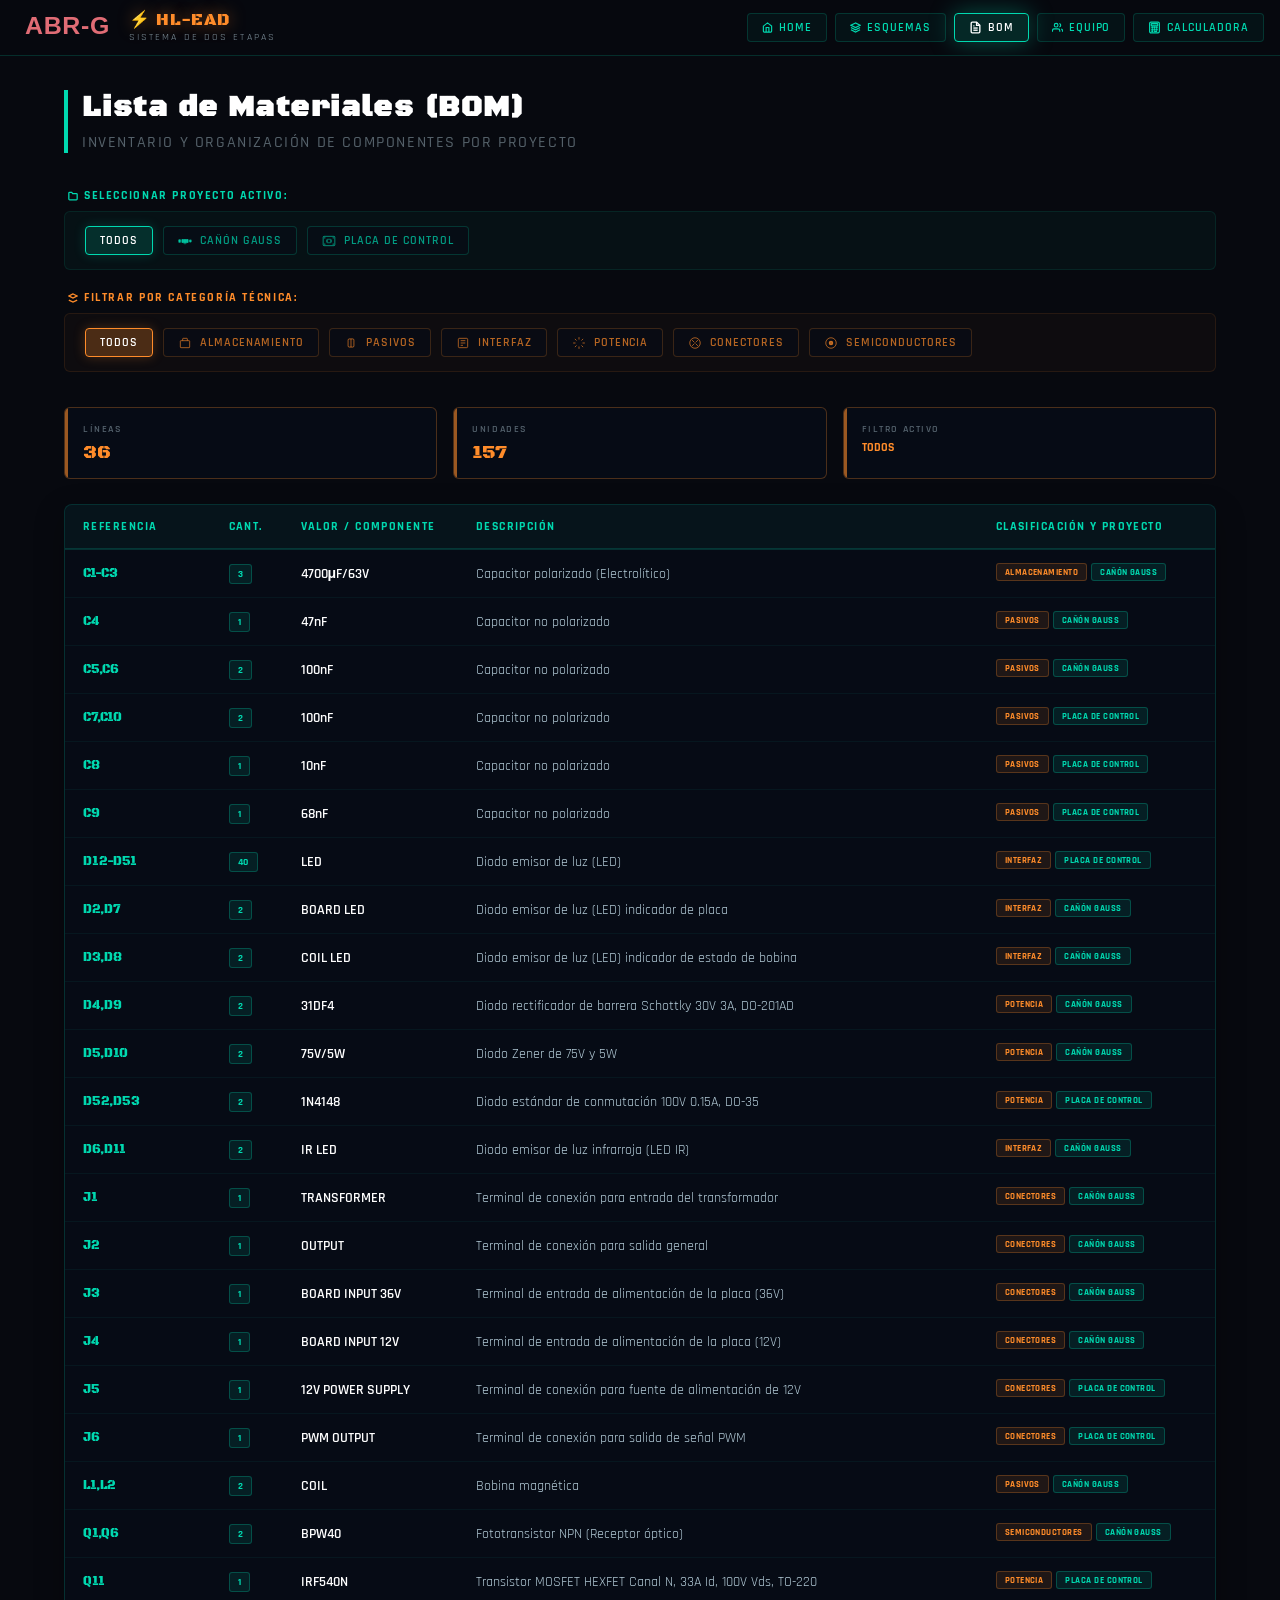
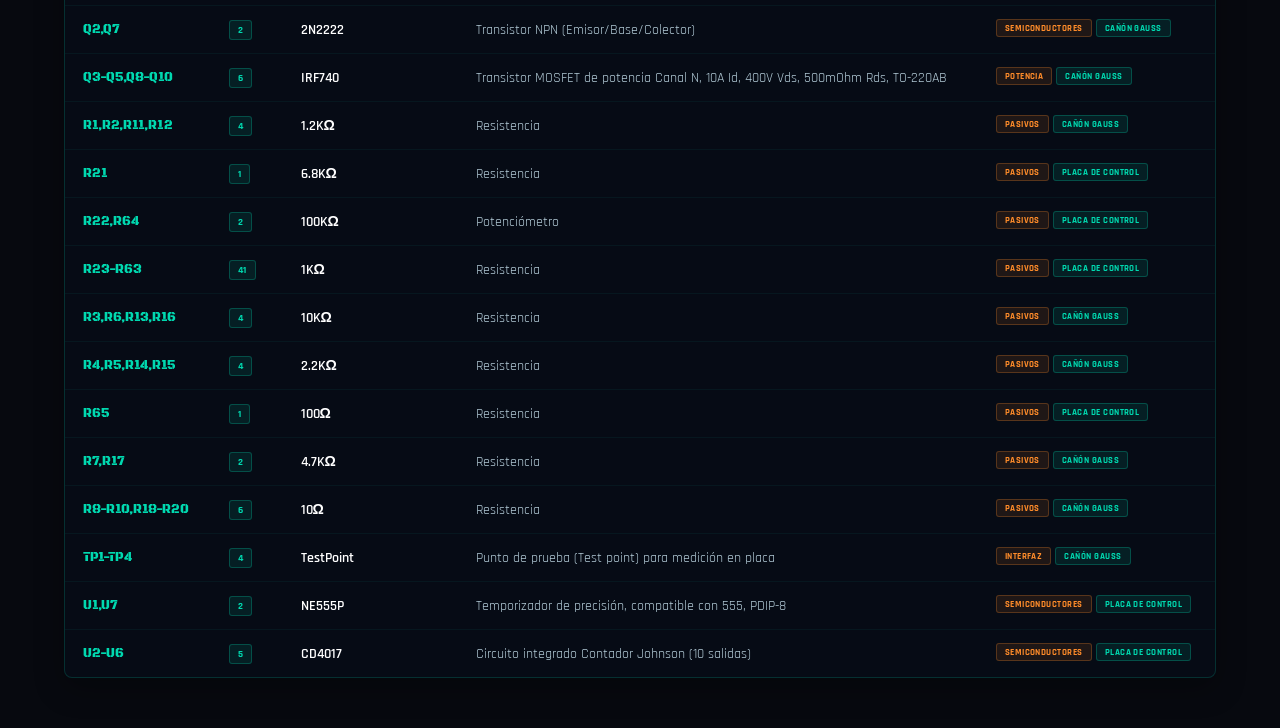
==== bom.html @ 677a6188 "13.2V" ====
<!DOCTYPE html>
<html lang="es-AR">
<head>
  <meta charset="UTF-8" />
  <meta name="viewport" content="width=device-width, initial-scale=1.0, user-scalable=yes" />
  <link href="Imagenes/icono.png" rel="icon" type="image/x-icon" />
  <title>HL‑EAD · Lista de Materiales</title>
  <link rel="stylesheet" href="styles.css">

</head>
<body>
  <header id="topbar">
    <div id="topbar-left">
      <img src="Imagenes/ABR-G.svg" alt="Logo" class="logo" />
      <div class="brand">
        <span class="brand-title">⚡ HL-EAD</span>
        <span class="brand-sub">Sistema de dos etapas</span>
      </div>
    </div>
    <div id="topbar-actions">
      <a href="index.html" class="btn-nav">
        <svg width="11" height="11" viewBox="0 0 24 24" fill="none" stroke="currentColor" stroke-width="2.5"><path d="M3 9l9-7 9 7v11a2 2 0 0 1-2 2H5a2 2 0 0 1-2-2z"></path><polyline points="9 22 9 12 15 12 15 22"></polyline></svg>
        Home
      </a>
      <a href="esquemas.html" class="btn-nav">
        <svg width="11" height="11" viewBox="0 0 24 24" fill="none" stroke="currentColor" stroke-width="2.5"><polygon points="12 2 2 7 12 12 22 7 12 2"></polygon><polyline points="2 17 12 22 22 17"></polyline><polyline points="2 12 12 17 22 12"></polyline></svg>
        Esquemas
      </a>
      <a href="bom.html" class="btn-nav active">
        <svg width="13" height="13" viewBox="0 0 24 24" fill="none" stroke="currentColor" stroke-width="2.5"><path d="M14 2H6a2 2 0 0 0-2 2v16a2 2 0 0 0 2 2h12a2 2 0 0 0 2-2V8z"></path><polyline points="14 2 14 8 20 8"></polyline><line x1="16" y1="13" x2="8" y2="13"></line><line x1="16" y1="17" x2="8" y2="17"></line><polyline points="10 9 9 9 8 9"></polyline></svg>
        BOM
      </a>
      <a href="equipo.html" class="btn-nav">
        <svg width="11" height="11" viewBox="0 0 24 24" fill="none" stroke="currentColor" stroke-width="2.5"><path d="M17 21v-2a4 4 0 0 0-4-4H5a4 4 0 0 0-4 4v2"></path><circle cx="9" cy="7" r="4"></circle><path d="M23 21v-2a4 4 0 0 0-3-3.87"></path><path d="M16 3.13a4 4 0 0 1 0 7.75"></path></svg>
        Equipo
      </a>
      </a>            <a href="calculadora.html" class="btn-nav">
        <svg width="13" height="13" viewBox="0 0 24 24" fill="none" stroke="currentColor" stroke-width="2.2" stroke-linecap="round" stroke-linejoin="round">
          <rect x="3" y="2" width="18" height="20" rx="2.5"/>
          <rect x="6" y="5" width="12" height="4" rx="1" fill="currentColor" fill-opacity="0.25"/>
          <circle cx="8" cy="12" r="1" fill="currentColor"/>
          <circle cx="12" cy="12" r="1" fill="currentColor"/>
          <circle cx="16" cy="12" r="1" fill="currentColor"/>
          <circle cx="8" cy="16" r="1" fill="currentColor"/>
          <circle cx="12" cy="16" r="1" fill="currentColor"/>
          <circle cx="16" cy="16" r="1" fill="currentColor"/>
          <circle cx="8" cy="19" r="1" fill="currentColor"/>
          <line x1="12" y1="19" x2="16" y2="19"/>
        </svg>      
        Calculadora
      </a>
      </div>
  </header>

  <!-- ============================================================
       NAVEGACIÓN MÓVIL INFERIOR (enlaces)
       ============================================================ -->
  <div id="mobile-nav">
    <div id="mobile-nav">
      <a href="index.html" class="mnbtn">
        <svg viewBox="0 0 24 24" fill="none" stroke="currentColor" stroke-width="2"><path d="M3 9l9-7 9 7v11a2 2 0 0 1-2 2H5a2 2 0 0 1-2-2z"></path><polyline points="9 22 9 12 15 12 15 22"></polyline></svg>
        <span>Home</span>
      </a>
      <a href="esquemas.html" class="mnbtn">
        <svg viewBox="0 0 24 24" fill="none" stroke="currentColor" stroke-width="2"><polygon points="12 2 2 7 12 12 22 7 12 2"></polygon><polyline points="2 17 12 22 22 17"></polyline><polyline points="2 12 12 17 22 12"></polyline></svg>
        <span>Esquemas</span>
      </a>
      <a href="bom.html" class="mnbtn active">
        <svg viewBox="0 0 24 24" fill="none" stroke="currentColor" stroke-width="2"><path d="M14 2H6a2 2 0 0 0-2 2v16a2 2 0 0 0 2 2h12a2 2 0 0 0 2-2V8z"></path><polyline points="14 2 14 8 20 8"></polyline><line x1="16" y1="13" x2="8" y2="13"></line><line x1="16" y1="17" x2="8" y2="17"></line><polyline points="10 9 9 9 8 9"></polyline></svg>
        <span>BOM</span>
      </a>
      <a href="equipo.html" class="mnbtn">
        <svg viewBox="0 0 24 24" fill="none" stroke="currentColor" stroke-width="2.5"><path d="M17 21v-2a4 4 0 0 0-4-4H5a4 4 0 0 0-4 4v2"></path><circle cx="9" cy="7" r="4"></circle><path d="M23 21v-2a4 4 0 0 0-3-3.87"></path><path d="M16 3.13a4 4 0 0 1 0 7.75"></path></svg>
        <span>Equipo</span>
      </a>
            <a href="calculadora.html" class="mnbtn">
        <svg viewBox="0 0 24 24" fill="none" stroke="currentColor" stroke-width="2" stroke-linecap="round" stroke-linejoin="round">
          <rect x="4" y="2" width="16" height="20" rx="2.5"/>
          <rect x="7" y="5" width="10" height="4" rx="1" fill="currentColor" fill-opacity="0.2"/>
          <circle cx="8.5" cy="12" r="0.9" fill="currentColor"/>
          <circle cx="12" cy="12" r="0.9" fill="currentColor"/>
          <circle cx="15.5" cy="12" r="0.9" fill="currentColor"/>
          <circle cx="8.5" cy="16" r="0.9" fill="currentColor"/>
          <circle cx="12" cy="16" r="0.9" fill="currentColor"/>
          <line x1="12" y1="19" x2="15.5" y2="19"/>
        </svg>
        <span>Calc</span>
      </a>
    </div>
  </div>

  
  <div class="container">
    
    <div class="section-header">
      <h1>Lista de Materiales (BOM)</h1>
      <p>Inventario y organización de componentes por proyecto</p>
    </div>

    <div id="bom-app">
      
      <div class="filter-wrapper project-block">
        <div class="filter-section-title">
          <svg width="10" height="10" viewBox="0 0 24 24" fill="none" stroke="currentColor" stroke-width="3"><path d="M22 19a2 2 0 0 1-2 2H4a2 2 0 0 1-2-2V5a2 2 0 0 1 2-2h5l2 3h9a2 2 0 0 1 2 2z"></path></svg>
          Seleccionar Proyecto Activo:
        </div>
        <div id="bom-project-filter"></div>
      </div>

      <div class="filter-wrapper category-block">
        <div class="filter-section-title">
          <svg width="10" height="10" viewBox="0 0 24 24" fill="none" stroke="currentColor" stroke-width="3"><polygon points="12 2 2 7 12 12 22 7 12 2"></polygon><polyline points="2 17 12 22 22 17"></polyline></svg>
          Filtrar por Categoría Técnica:
        </div>
        <div id="bom-filter-bar"></div>
      </div>

      <div id="bom-scroll">
        <div id="bom-summary"></div>
        <div id="bom-table-wrap">
          <table class="bom-table" id="bom-table">
            <thead id="bom-thead"></thead>
            <tbody id="bom-tbody"></tbody>
          </table>
        </div>
      </div>
    </div>

  </div>

  <script>
    (function() {
      'use strict';

      const BOM_DATA_RAW = [
        // ——— PROYECTO: Cañón Gauss ———
        { ref: 'C1-C3', qty: 3, value: '4700μF/63V', desc: 'Capacitor polarizado (Electrolítico)', cat: 'Almacenamiento', proyecto: 'Cañón Gauss' },
        { ref: 'C4', qty: 1, value: '47nF', desc: 'Capacitor no polarizado', cat: 'Pasivos', proyecto: 'Cañón Gauss' },
        { ref: 'C5,C6', qty: 2, value: '100nF', desc: 'Capacitor no polarizado', cat: 'Pasivos', proyecto: 'Cañón Gauss' },
        { ref: 'D2,D7', qty: 2, value: 'BOARD LED', desc: 'Diodo emisor de luz (LED) indicador de placa', cat: 'Interfaz', proyecto: 'Cañón Gauss' },
        { ref: 'D3,D8', qty: 2, value: 'COIL LED', desc: 'Diodo emisor de luz (LED) indicador de estado de bobina', cat: 'Interfaz', proyecto: 'Cañón Gauss' },
        { ref: 'D4,D9', qty: 2, value: '31DF4', desc: 'Diodo rectificador de barrera Schottky 30V 3A, DO-201AD', cat: 'Potencia', proyecto: 'Cañón Gauss' },
        { ref: 'D5,D10', qty: 2, value: '75V/5W', desc: 'Diodo Zener de 75V y 5W', cat: 'Potencia', proyecto: 'Cañón Gauss' },
        { ref: 'D6,D11', qty: 2, value: 'IR LED', desc: 'Diodo emisor de luz infrarroja (LED IR)', cat: 'Interfaz', proyecto: 'Cañón Gauss' },
        { ref: 'J1', qty: 1, value: 'TRANSFORMER', desc: 'Terminal de conexión para entrada del transformador', cat: 'Conectores', proyecto: 'Cañón Gauss' },
        { ref: 'J2', qty: 1, value: 'OUTPUT', desc: 'Terminal de conexión para salida general', cat: 'Conectores', proyecto: 'Cañón Gauss' },
        { ref: 'J3', qty: 1, value: 'BOARD INPUT 36V', desc: 'Terminal de entrada de alimentación de la placa (36V)', cat: 'Conectores', proyecto: 'Cañón Gauss' },
        { ref: 'J4', qty: 1, value: 'BOARD INPUT 12V', desc: 'Terminal de entrada de alimentación de la placa (12V)', cat: 'Conectores', proyecto: 'Cañón Gauss' },
        { ref: 'L1,L2', qty: 2, value: 'COIL', desc: 'Bobina magnética', cat: 'Pasivos', proyecto: 'Cañón Gauss' },
        { ref: 'Q1,Q6', qty: 2, value: 'BPW40', desc: 'Fototransistor NPN (Receptor óptico)', cat: 'Semiconductores', proyecto: 'Cañón Gauss' },
        { ref: 'Q2,Q7', qty: 2, value: '2N2222', desc: 'Transistor NPN (Emisor/Base/Colector)', cat: 'Semiconductores', proyecto: 'Cañón Gauss' },
        { ref: 'Q3-Q5,Q8-Q10', qty: 6, value: 'IRF740', desc: 'Transistor MOSFET de potencia Canal N, 10A Id, 400V Vds, 500mOhm Rds, TO-220AB', cat: 'Potencia', proyecto: 'Cañón Gauss' },
        { ref: 'R1,R2,R11,R12', qty: 4, value: '1.2KΩ', desc: 'Resistencia', cat: 'Pasivos', proyecto: 'Cañón Gauss' },
        { ref: 'R3,R6,R13,R16', qty: 4, value: '10KΩ', desc: 'Resistencia', cat: 'Pasivos', proyecto: 'Cañón Gauss' },
        { ref: 'R4,R5,R14,R15', qty: 4, value: '2.2KΩ', desc: 'Resistencia', cat: 'Pasivos', proyecto: 'Cañón Gauss' },
        { ref: 'R7,R17', qty: 2, value: '4.7KΩ', desc: 'Resistencia', cat: 'Pasivos', proyecto: 'Cañón Gauss' },
        { ref: 'R8-R10,R18-R20', qty: 6, value: '10Ω', desc: 'Resistencia', cat: 'Pasivos', proyecto: 'Cañón Gauss' },
        { ref: 'TP1-TP4', qty: 4, value: 'TestPoint', desc: 'Punto de prueba (Test point) para medición en placa', cat: 'Interfaz', proyecto: 'Cañón Gauss' },

        // ——— PROYECTO: Placa de control ———
        { ref: 'C7,C10', qty: 2, value: '100nF', desc: 'Capacitor no polarizado', cat: 'Pasivos', proyecto: 'Placa de control' },
        { ref: 'C8', qty: 1, value: '10nF', desc: 'Capacitor no polarizado', cat: 'Pasivos', proyecto: 'Placa de control' },
        { ref: 'C9', qty: 1, value: '68nF', desc: 'Capacitor no polarizado', cat: 'Pasivos', proyecto: 'Placa de control' },
        { ref: 'D12-D51', qty: 40, value: 'LED', desc: 'Diodo emisor de luz (LED)', cat: 'Interfaz', proyecto: 'Placa de control' },
        { ref: 'D52,D53', qty: 2, value: '1N4148', desc: 'Diodo estándar de conmutación 100V 0.15A, DO-35', cat: 'Potencia', proyecto: 'Placa de control' },
        { ref: 'J5', qty: 1, value: '12V POWER SUPPLY', desc: 'Terminal de conexión para fuente de alimentación de 12V', cat: 'Conectores', proyecto: 'Placa de control' },
        { ref: 'J6', qty: 1, value: 'PWM OUTPUT', desc: 'Terminal de conexión para salida de señal PWM', cat: 'Conectores', proyecto: 'Placa de control' },
        { ref: 'Q11', qty: 1, value: 'IRF540N', desc: 'Transistor MOSFET HEXFET Canal N, 33A Id, 100V Vds, TO-220', cat: 'Potencia', proyecto: 'Placa de control' },
        { ref: 'R21', qty: 1, value: '6.8KΩ', desc: 'Resistencia', cat: 'Pasivos', proyecto: 'Placa de control' },
        { ref: 'R22,R64', qty: 2, value: '100KΩ', desc: 'Potenciómetro', cat: 'Pasivos', proyecto: 'Placa de control' },
        { ref: 'R23-R63', qty: 41, value: '1KΩ', desc: 'Resistencia', cat: 'Pasivos', proyecto: 'Placa de control' },
        { ref: 'R65', qty: 1, value: '100Ω', desc: 'Resistencia', cat: 'Pasivos', proyecto: 'Placa de control' },
        { ref: 'U1,U7', qty: 2, value: 'NE555P', desc: 'Temporizador de precisión, compatible con 555, PDIP-8', cat: 'Semiconductores', proyecto: 'Placa de control' },
        { ref: 'U2-U6', qty: 5, value: 'CD4017', desc: 'Circuito integrado Contador Johnson (10 salidas)', cat: 'Semiconductores', proyecto: 'Placa de control' }
      ];

      BOM_DATA_RAW.sort((a, b) => a.ref.localeCompare(b.ref));

      let activeProject = 'Todos';
      let activeCategory = 'Todos';

      function escHtml(s) {
        return String(s).replace(/&/g, '&amp;').replace(/</g, '&lt;').replace(/>/g, '&gt;');
      }

      function applyFilters() {
        const rows = document.querySelectorAll('#bom-tbody tr');
        rows.forEach(tr => {
          const proyecto = tr.dataset.proyecto;
          const cat = tr.dataset.cat;
          let show = true;
          if (activeProject !== 'Todos' && proyecto !== activeProject) show = false;
          if (activeCategory !== 'Todos' && cat !== activeCategory) show = false;
          tr.style.display = show ? '' : 'none';
        });

        const filteredData = BOM_DATA_RAW.filter(r => {
          if (activeProject !== 'Todos' && r.proyecto !== activeProject) return false;
          if (activeCategory !== 'Todos' && r.cat !== activeCategory) return false;
          return true;
        });
        const totalQty = filteredData.reduce((s, r) => s + parseInt(r.qty || 0, 10), 0);

        const summary = document.getElementById('bom-summary');
        summary.innerHTML = `
          <div class="bom-stat"><div class="bs-l">Líneas</div><div class="bs-v">${filteredData.length}</div></div>
          <div class="bom-stat"><div class="bs-l">Unidades</div><div class="bs-v">${totalQty}</div></div>
          <div class="bom-stat"><div class="bs-l">Filtro Activo</div><div class="bs-v" style="font-size:0.75rem; font-family:'Rajdhani'; font-weight:700; text-transform:uppercase;">${activeProject !== 'Todos' ? 'P: ' + activeProject : ''} ${activeCategory !== 'Todos' ? ' | C: ' + activeCategory : 'Todos'}</div></div>
        `;
      }

      window.setProject = function(p) {
        activeProject = p;
        buildProjectChips();
        applyFilters();
      };

      window.setCategory = function(c) {
        activeCategory = c;
        buildCategoryChips();
        applyFilters();
      };

      function buildProjectChips() {
        const container = document.getElementById('bom-project-filter');
        const projects = ['Todos', 'Cañón Gauss', 'Placa de control'];
        container.innerHTML = projects.map(p => {
          let icon = '';
          if (p === 'Cañón Gauss') {
            icon = `<svg viewBox="0 0 24 24"><rect x="10" y="15" width="4" height="1.5" rx="0.5" fill="currentColor" opacity="0.5"/><rect x="3" y="10.5" width="17" height="3" rx="0.75" fill="none" stroke="currentColor" stroke-width="1.5"/><rect x="7.5" y="9.5" width="1.8" height="5" rx="0.4" fill="currentColor"/><rect x="11.1" y="9.5" width="1.8" height="5" rx="0.4" fill="currentColor"/><rect x="14.7" y="9.5" width="1.8" height="5" rx="0.4" fill="currentColor"/><rect x="1.5" y="10" width="2" height="4" rx="0.5" fill="currentColor"/><rect x="20.5" y="10.5" width="2" height="3" rx="0.5" fill="currentColor"/></svg>`;
          } else if (p === 'Placa de control') {
            icon = `<svg viewBox="0 0 24 24"><rect x="2" y="4" width="20" height="16" rx="1.5" fill="none" stroke="currentColor" stroke-width="1.5"/><circle cx="4.5" cy="6.5" r="0.8" fill="currentColor" opacity="0.5"/><circle cx="19.5" cy="6.5" r="0.8" fill="currentColor" opacity="0.5"/><circle cx="4.5" cy="17.5" r="0.8" fill="currentColor" opacity="0.5"/><circle cx="19.5" cy="17.5" r="0.8" fill="currentColor" opacity="0.5"/><rect x="9" y="9" width="6" height="6" rx="0.5" fill="none" stroke="currentColor" stroke-width="1.2"/><line x1="9" y1="10.5" x2="7" y2="10.5" stroke="currentColor" stroke-width="1"/><line x1="9" y1="12" x2="7" y2="12" stroke="currentColor" stroke-width="1"/><line x1="9" y1="13.5" x2="7" y2="13.5" stroke="currentColor" stroke-width="1"/><line x1="15" y1="10.5" x2="17" y2="10.5" stroke="currentColor" stroke-width="1"/><line x1="15" y1="12" x2="17" y2="12" stroke="currentColor" stroke-width="1"/><line x1="15" y1="13.5" x2="17" y2="13.5" stroke="currentColor" stroke-width="1"/></svg>`;
          }
          return `<button class="bom-project-chip${p === activeProject ? ' on' : ''}" onclick="setProject('${p}')">${icon}${p}</button>`;
        }).join('');
      }

      function buildCategoryChips() {
        const container = document.getElementById('bom-filter-bar');
        const tags = [...new Set(BOM_DATA_RAW.map(r => r.cat))];
        container.innerHTML = ['Todos', ...tags].map(c => {
          let icon = '';
          switch (c) {
            case 'Control': icon = '<svg viewBox="0 0 24 24"><circle cx="12" cy="12" r="9" stroke="currentColor" stroke-width="1.5" fill="none"/><path d="M12 8v8M8 12h8" stroke="currentColor" stroke-width="1.5"/></svg>'; break;
            case 'Potencia': icon = '<svg viewBox="0 0 24 24"><path d="M12 2v4M12 18v4M4.93 4.93l2.83 2.83M16.24 16.24l2.83 2.83M2 12h4M18 12h4M4.93 19.07l2.83-2.83M16.24 7.76l2.83-2.83" stroke="currentColor" stroke-width="1.5" fill="none"/></svg>'; break;
            case 'Almacenamiento': icon = '<svg viewBox="0 0 24 24"><rect x="4" y="8" width="16" height="12" rx="1" stroke="currentColor" stroke-width="1.5" fill="none"/><path d="M8 8V5a1 1 0 0 1 1-1h6a1 1 0 0 1 1 1v3" stroke="currentColor" stroke-width="1.5" fill="none"/></svg>'; break;
            case 'Pasivos': icon = '<svg viewBox="0 0 24 24"><rect x="7" y="5" width="10" height="14" rx="2" stroke="currentColor" stroke-width="1.5" fill="none"/><path d="M12 5v14" stroke="currentColor" stroke-width="1.5"/></svg>'; break;
            case 'Semiconductores': icon = '<svg viewBox="0 0 24 24"><circle cx="12" cy="12" r="3" fill="currentColor"/><circle cx="12" cy="12" r="9" stroke="currentColor" stroke-width="1.5" fill="none"/></svg>'; break;
            case 'Interfaz': icon = '<svg viewBox="0 0 24 24"><rect x="4" y="4" width="16" height="16" rx="2" stroke="currentColor" stroke-width="1.5" fill="none"/><path d="M8 8h8M8 12h8M8 16h4" stroke="currentColor" stroke-width="1.5"/></svg>'; break;
            case 'Conectores': icon = '<svg viewBox="0 0 24 24"><circle cx="12" cy="12" r="9" stroke="currentColor" stroke-width="1.5" fill="none"/><path d="M7 7l4 4M17 7l-4 4M7 17l4-4M17 17l-4-4" stroke="currentColor" stroke-width="1.5"/></svg>'; break;
            default: icon = '';
          }
          return `<button class="bom-filter-chip${c === activeCategory ? ' on' : ''}" onclick="setCategory('${c}')">${icon}${c}</button>`;
        }).join('');
      }

      function renderTable() {
        const thead = document.getElementById('bom-thead');
        const tbody = document.getElementById('bom-tbody');

        thead.innerHTML = `
          <tr>
            <th>Referencia</th>
            <th>Cant.</th>
            <th>Valor / Componente</th>
            <th>Descripción</th>
            <th>Clasificación y Proyecto</th>
          </tr>
        `;

        const fragment = document.createDocumentFragment();
        BOM_DATA_RAW.forEach(r => {
          const tr = document.createElement('tr');
          tr.dataset.cat = r.cat;
          tr.dataset.proyecto = r.proyecto;
          tr.innerHTML = `
            <td data-label="Referencia" style="font-family:'Black Ops One',serif;font-size:.78rem;color:var(--teal)">${escHtml(r.ref)}</td>
            <td data-label="Cant."><span class="bom-badge ok">${escHtml(String(r.qty))}</span></td>
            <td data-label="Valor" style="color:#fff;font-weight:600">${escHtml(r.value)}</td>
            <td data-label="Descripción">${escHtml(r.desc || '')}</td>
            <td data-label="Clasificación">
              <span class="bom-badge warn" style="font-size:.58rem; margin-bottom: 4px; display: inline-block;">${escHtml(r.cat)}</span>
              <span class="bom-badge ok" style="font-size:.58rem; display: inline-block;">${escHtml(r.proyecto)}</span>
            </td>
          `;
          fragment.appendChild(tr);
        });
        tbody.appendChild(fragment);
      }

      function init() {
        renderTable();
        buildProjectChips();
        buildCategoryChips();
        applyFilters();
      }

      if (document.readyState === 'loading') {
        document.addEventListener('DOMContentLoaded', init);
      } else {
        init();
      }

    })();
  </script>
</body>
</html>
---- styles.css ----
@import url('https://fonts.googleapis.com/css2?family=Rajdhani:wght@300;400;500;600;700&family=Black+Ops+One&display=swap');

    :root {
      --bg: #07090f;
      --panel: rgba(7,12,22,0.96);
      --amber: #ff8c2a;
      --amber-dim: rgba(255,140,42,0.25);
      --teal: #00d9b0;
      --teal-dim: rgba(0,217,176,0.15);
      --text: #b4ccd8;
      --text-dim: rgba(180,204,216,0.45);
      --border: rgba(0,217,176,0.18);
      --border-a: rgba(255,140,42,0.28);
      --glow-a: 0 0 24px rgba(255,140,42,0.35);
      --glow-t: 0 0 24px rgba(0,217,176,0.35);
    }

    * { box-sizing: border-box; margin: 0; padding: 0; }
    
    html, body {
      overflow-y: auto !important;
      height: auto;
      background-color: var(--bg);
      color: var(--text);
      font-family: 'Rajdhani', sans-serif;
      user-select: none;
    }

    /* Scrollbars */
    ::-webkit-scrollbar { width: 5px; height: 5px; }
    ::-webkit-scrollbar-track { background: rgba(0,217,176,0.04); border-radius: 3px; }
    ::-webkit-scrollbar-thumb { background: rgba(0,217,176,0.28); border-radius: 3px; }
    ::-webkit-scrollbar-thumb:hover { background: rgba(0,217,176,0.55); }
    * { scrollbar-width: thin; scrollbar-color: rgba(0,217,176,0.28) rgba(0,217,176,0.04); }

    .container {
      max-width: 1200px;
      margin: 90px auto 50px;
      padding: 0 24px;
    }

        .container {
      max-width: 1200px;
      margin: 90px auto 50px;
      padding: 0 24px;
    }

    /* Cabecera HUD */
    .section-header {
      margin-bottom: 30px;
      border-left: 4px solid var(--amber);
      padding-left: 14px;
    }

    .section-header h1 {
      font-family: 'Black Ops One', serif;
      font-size: 1.8rem;
      color: #fff;
      letter-spacing: 0.05em;
      margin-bottom: 6px;
    }

    .section-header p {
      font-size: 1rem;
      color: var(--text-dim);
      font-weight: 500;
      text-transform: uppercase;
      letter-spacing: 0.1em;
    }

    /* ===== ENCABEZADO FIJO (NAV BAR) ===== */
    #topbar {
      position: fixed; top: 0; left: 0; right: 0; height: 56px; z-index: 100;
      display: flex; align-items: center; justify-content: space-between; padding: 0 16px;
      background: rgba(7,9,15,0.95); border-bottom: 1px solid var(--border);
      backdrop-filter: blur(20px); gap: 12px; touch-action: none; overflow: hidden; -webkit-user-select: none;
user-select: none;
    }
    #topbar-left { display: flex; align-items: center; gap: 10px; flex-shrink: 0; }
    #topbar-left .logo { height: 24px; width: auto; display: inline-block; vertical-align: middle; }
    #topbar-left .brand { display: flex; flex-direction: column; line-height: 1.2; }
    #topbar-left .brand-title { font-family: 'Black Ops One', serif; font-size: 1.05rem; color: var(--amber); letter-spacing: 0.06em; text-shadow: 0 0 16px rgba(255,140,42,0.5); }
    #topbar-left .brand-sub { font-size: 0.6rem; letter-spacing: 0.22em; text-transform: uppercase; color: rgba(180,204,216,0.7); margin-top: 1px; }
    #topbar-actions { display: flex; align-items: center; gap: 8px; }
    
    .btn-nav {
      display: inline-flex; align-items: center; gap: 6px; padding: 6px 14px;
      background: rgba(0,217,176,0.05); border: 1px solid var(--border); border-radius: 4px;
      color: var(--teal); font-family: 'Rajdhani', sans-serif; font-size: 0.75rem;
      font-weight: 600; letter-spacing: 0.08em; text-transform: uppercase; text-decoration: none;
      transition: all 0.2s; cursor: pointer;
    }
    .btn-nav:hover, .btn-nav.active { background: rgba(0,217,176,0.15); border-color: var(--teal); box-shadow: var(--glow-t); color: #fff; }

    /* Cabecera de la sección */
    .section-header {
      margin-bottom: 35px;
      border-left: 4px solid var(--teal);
      padding-left: 14px;
    }

    .section-header h1 {
      font-family: 'Black Ops One', serif;
      font-size: 1.8rem;
      color: #fff;
      letter-spacing: 0.05em;
      margin-bottom: 6px;
    }

    .section-header p {
      font-size: 1rem;
      color: var(--text-dim);
      font-weight: 500;
      text-transform: uppercase;
      letter-spacing: 0.1em;
    }

    /* Pestañas de Navegación */
    .tabs-nav {
      display: flex; gap: 12px; border-bottom: 1px solid rgba(0, 217, 176, 0.15);
      padding-bottom: 14px; margin-bottom: 35px; flex-wrap: wrap;
    }

    .btn-nav {
      display: inline-flex; align-items: center; gap: 6px; padding: 6px 14px;
      background: rgba(0,217,176,0.05); border: 1px solid var(--border); border-radius: 4px;
      color: var(--teal); font-family: 'Rajdhani', sans-serif; font-size: 0.75rem;
      font-weight: 600; letter-spacing: 0.08em; text-transform: uppercase; text-decoration: none;
      transition: all 0.2s; cursor: pointer;
    }

    .tab-btn {
      background: rgba(0, 217, 176, 0.03); border: 1px solid var(--border); color: var(--text-dim);
      padding: 10px 24px; font-family: 'Rajdhani', sans-serif; font-weight: 700; font-size: 0.85rem;
      text-transform: uppercase; letter-spacing: 0.12em; cursor: pointer; border-radius: 4px;
      transition: all 0.2s;
    }

    .tab-btn:hover { color: var(--teal); border-color: var(--teal); background: rgba(0, 217, 176, 0.08); }
    .tab-btn.active { color: var(--bg); background: var(--teal); border-color: var(--teal); box-shadow: var(--glow-t); }

    .tab-content { display: none; animation: fadeIn 0.25s ease-in-out; }
    .tab-content.active { display: block; }

    @keyframes fadeIn {
      from { opacity: 0; transform: translateY(6px); }
      to { opacity: 1; transform: translateY(0); }
    }

    /* Grid de tarjetas para esquemas seccionales */
    .sec-grid { display: grid; grid-template-columns: repeat(auto-fit, minmax(280px, 1fr)); gap: 20px; }

    .sec-card {
      background: var(--panel); border: 1px solid var(--border); border-radius: 6px;
      overflow: hidden; cursor: zoom-in; transition: all 0.25s;
    }

    .sec-card:hover {
      border-color: var(--teal); box-shadow: var(--glow-t); transform: translateY(-2px);
    }

    .sec-title {
      padding: 12px 16px; font-size: 0.78rem; font-weight: 600; letter-spacing: 0.12em;
      text-transform: uppercase; color: var(--teal); border-bottom: 1px solid var(--border);
      background: rgba(0, 217, 176, 0.04); display: flex; align-items: center; justify-content: space-between;
    }

    .sec-title-zoom { font-size: 0.62rem; opacity: 0.5; letter-spacing: 0.05em; }

    .sec-img-wrap {
      background: #050e18; overflow: hidden; min-height: 180px;
      display: flex; align-items: center; justify-content: center;
    }

    .sec-img-wrap img { width: 100%; height: auto; display: block; transition: transform 0.3s; }
    .sec-card:hover .sec-img-wrap img { transform: scale(1.02); }

    /* BOM */
    .full-schem-wrap { background: var(--panel); border: 1px solid var(--border); border-radius: 6px; padding: 24px; }

    .full-preview-box {
      width: 100%; background: #050e18; border: 1px solid rgba(0, 217, 176, 0.12);
      border-radius: 4px; overflow: hidden; cursor: zoom-in; position: relative;
      margin-bottom: 20px; display: flex; justify-content: center; align-items: center; min-height: 380px;
    }

    .full-preview-box img { max-width: 100%; height: auto; display: block; }

    .action-bar { display: flex; justify-content: flex-end; gap: 12px; }

    /* Botones de acción del visor */
    .nbtn {
      display: inline-flex; align-items: center; gap: 8px; padding: 8px 18px;
      background: var(--teal-dim); border: 1px solid var(--border); border-radius: 4px;
      color: var(--teal); font-family: 'Rajdhani', sans-serif; font-size: 0.8rem;
      font-weight: 600; letter-spacing: 0.08em; text-transform: uppercase; cursor: pointer; transition: all 0.2s;
    }

    .nbtn:hover { background: rgba(0, 217, 176, 0.2); border-color: var(--teal); box-shadow: var(--glow-t); }

    .nbtn.nbtn-amber { background: rgba(255, 140, 42, 0.1); border-color: var(--border-a); color: var(--amber); }
    .nbtn.nbtn-amber:hover { background: rgba(255, 140, 42, 0.2); border-color: var(--amber); box-shadow: var(--glow-a); }

    /* Visor Avanzado Pan & Zoom (Modal fijo) */
    #pz-viewer {
      position: fixed; inset: 0; z-index: 500; display: none; flex-direction: column; background: #030508;
    }

    #pz-topbar {
      position: absolute; top: 0; left: 0; right: 0; height: 54px; z-index: 2;
      display: flex; align-items: center; justify-content: space-between; padding: 0 20px;
      background: linear-gradient(to bottom, rgba(3,5,8,0.98) 60%, transparent); pointer-events: none;
    }

    #pz-topbar > * { pointer-events: auto; }
    #pz-title { font-family: 'Black Ops One', serif; font-size: 0.88rem; color: var(--teal); letter-spacing: 0.08em; }
    #pz-controls { display: flex; gap: 8px; align-items: center; }

    .pz-btn {
      display: flex; align-items: center; justify-content: center; width: 36px; height: 36px;
      border-radius: 4px; background: rgba(7, 9, 15, 0.85); border: 1px solid rgba(0, 217, 176, 0.2);
      color: rgba(0, 217, 176, 0.7); cursor: pointer; transition: all 0.15s; font-size: 1.1rem; font-family: monospace;
    }
    .pz-btn:hover { background: rgba(0, 217, 176, 0.15); color: var(--teal); border-color: var(--teal); }
    .pz-btn.pz-close-btn { border-color: rgba(255, 140, 42, 0.2); color: rgba(255, 140, 42, 0.7); }
    .pz-btn.pz-close-btn:hover { background: rgba(255, 140, 42, 0.15); color: var(--amber); border-color: var(--amber); }

    #pz-stage { flex: 1; position: relative; overflow: hidden; cursor: grab; touch-action: none; }
    #pz-stage.dragging { cursor: grabbing; }
    #pz-content { position: absolute; inset: 0; display: flex; align-items: center; justify-content: center; line-height: 0; }
    #pz-img { display: block; max-width: none !important; max-height: none !important; user-select: none ; -webkit-user-drag: none; pointer-events: none; }

    #pz-zoom-bar {
      position: absolute; bottom: 20px; left: 50%; transform: translateX(-50%);
      display: flex; align-items: center; gap: 12px; background: rgba(3, 5, 8, 0.85);
      border: 1px solid rgba(0, 217, 176, 0.15); border-radius: 20px; padding: 6px 18px; z-index: 2; pointer-events: none;
    }
    #pz-zoom-val { font-family: 'Black Ops One', serif; font-size: 0.75rem; color: rgba(0, 217, 176, 0.6); letter-spacing: 0.1em; min-width: 45px; text-align: center; }

    #bom-app {
      display: flex; flex-direction: column; background: var(--bg);
    }

    /* Envoltorios de bloque de Filtros con Título descriptivo */
    .filter-wrapper {
      margin-bottom: 20px;
    }
    .filter-section-title {
      font-size: 0.72rem;
      font-weight: 700;
      letter-spacing: 0.14em;
      text-transform: uppercase;
      margin-bottom: 8px;
      padding-left: 4px;
      display: flex;
      align-items: center;
      gap: 6px;
    }
    .filter-wrapper.project-block .filter-section-title { color: var(--teal); }
    .filter-wrapper.category-block .filter-section-title { color: var(--amber); }

    #bom-project-filter {
      display: flex; align-items: center; gap: 10px; padding: 14px 20px;
      background: rgba(0,217,176,0.04); border: 1px solid rgba(0,217,176,0.1);
      border-radius: 6px; flex-wrap: wrap;
    }

    #bom-filter-bar {
      display: flex; align-items: center; gap: 10px; padding: 14px 20px;
      background: rgba(255,140,42,0.03); border: 1px solid rgba(255,140,42,0.1);
      border-radius: 6px; flex-wrap: wrap;
    }

    /* Chips de Selección */
    .bom-project-chip, .bom-filter-chip {
      display: inline-flex; align-items: center; gap: 8px; padding: 6px 14px;
      background: rgba(7, 12, 22, 0.6); font-family: 'Rajdhani', sans-serif;
      font-size: 0.75rem; font-weight: 600; letter-spacing: 0.08em; text-transform: uppercase;
      cursor: pointer; transition: all 0.2s; border-radius: 4px; -webkit-tap-highlight-color: transparent;
    }

    .bom-project-chip { border: 1px solid rgba(0,217,176,0.2); color: rgba(0,217,176,0.7); }
    .bom-project-chip:hover { color: var(--teal); border-color: var(--teal); background: rgba(0,217,176,0.06); }
    .bom-project-chip.on { background: var(--teal-dim); border-color: var(--teal); color: #fff; box-shadow: 0 0 12px rgba(0,217,176,0.2); }
    .bom-project-chip svg { width: 14px; height: 14px; fill: none; stroke: currentColor; stroke-width: 1.8; }

    .bom-filter-chip { border: 1px solid rgba(255,140,42,0.2); color: rgba(255,140,42,0.7); }
    .bom-filter-chip:hover { color: var(--amber); border-color: var(--amber); background: rgba(255,140,42,0.06); }
    .bom-filter-chip.on { background: var(--amber-dim); border-color: var(--amber); color: #fff; box-shadow: 0 0 12px rgba(255,140,42,0.25); }
    .bom-filter-chip svg { width: 14px; height: 14px; fill: none; stroke: currentColor; stroke-width: 1.8; }

    /* Widgets de Resumen */
    #bom-summary {
      margin-top: 15px; margin-bottom: 25px; display: grid; grid-template-columns: repeat(auto-fit, minmax(180px, 1fr)); gap: 16px;
    }

    .bom-stat {
      background: var(--panel); border: 1px solid var(--border-a); border-radius: 6px; padding: 14px 18px;
      position: relative; overflow: hidden; transition: border-color 0.3s, box-shadow 0.3s;
    }
    .bom-stat:hover { border-color: var(--amber); box-shadow: var(--glow-a); }
    .bom-stat::before { content: ''; position: absolute; top: 0; left: 0; width: 3px; height: 100%; background: var(--amber); opacity: 0.6; }
    .bom-stat .bs-l { font-size: 0.65rem; letter-spacing: 0.15em; text-transform: uppercase; color: var(--text-dim); margin-bottom: 4px; font-weight: 600; }
    .bom-stat .bs-v { font-family: 'Black Ops One', serif; font-size: 1.2rem; color: var(--amber); }

    /* Estructura de la Tabla */
    #bom-table-wrap {
      background: var(--panel); border: 1px solid var(--border); border-radius: 8px; overflow: hidden;
      box-shadow: 0 10px 30px rgba(0,0,0,0.3);
    }

    .bom-table { width: 100%; border-collapse: collapse; font-size: 0.88rem; text-align: left; }
    .bom-table thead tr { background: rgba(0, 217, 176, 0.04); border-bottom: 2px solid var(--border); }
    
    .bom-table th {
      padding: 14px 18px; font-family: 'Rajdhani', sans-serif; font-size: 0.75rem; font-weight: 700;
      letter-spacing: 0.12em; text-transform: uppercase; color: var(--teal); white-space: nowrap;
    }
    
    .bom-table td { padding: 12px 18px; color: var(--text); border-bottom: 1px solid rgba(0, 217, 176, 0.06); vertical-align: middle; }
    .bom-table tbody tr:hover td { background: rgba(255, 140, 42, 0.02); }
    .bom-table tbody tr:last-child td { border-bottom: none; }

    /* Badges */
    .bom-badge { display: inline-block; padding: 2px 8px; border-radius: 3px; font-size: 0.65rem; font-weight: 700; letter-spacing: 0.05em; text-transform: uppercase; }
    .bom-badge.ok { background: rgba(0,217,176,0.1); color: var(--teal); border: 1px solid rgba(0,217,176,0.25); }
    .bom-badge.warn { background: rgba(255,140,42,0.1); color: var(--amber); border: 1px solid rgba(255,140,42,0.25); }
/* ============================================================
   ESTILOS EXCLUSIVOS PARA LA PÁGINA INDEX (VISOR 3D)
   ============================================================ */

body.page-index {
  height: 100vh;
  overflow: hidden !important;
  touch-action: none !important;
  overscroll-behavior: none;      /* ← AGREGAR ESTO para evitar scroll elástico */
}

html.page-index {
  overflow: hidden !important;
  touch-action: none !important;
  height: 100vh;
}

body.page-index canvas {
  display: block;
  touch-action: none;
}

/* Para equipo.html, bom.html, esquemas.html: PERMITIR scroll */
body:not(.page-index) {
  height: auto;
  overflow-y: auto !important;
}

body:not(.page-index) html {
  overflow-y: auto !important;
}
canvas {
  display: block;
  touch-action: none;
}

/* Hint inferior */
#hint {
  position: fixed;
  bottom: 20px;
  left: 50%;
  transform: translateX(-50%);
  z-index: 10;
  pointer-events: none;
  text-align: center;
  transition: opacity .8s;
}
#hint-inner {
  display: inline-flex;
  align-items: center;
  gap: 10px;
  font-size: 0.7rem;
  letter-spacing: 0.18em;
  text-transform: uppercase;
  color: rgba(180,204,216,0.32);
  border: 1px solid rgba(255,140,42,0.1);
  padding: 6px 18px;
  border-radius: 20px;
  backdrop-filter: blur(8px);
  background: rgba(7,9,15,0.35);
}
.hdot {
  width: 5px;
  height: 5px;
  border-radius: 50%;
  background: var(--amber);
  opacity: .5;
  animation: dp 2.2s infinite;
}
@keyframes dp {
  0%, 100% { opacity: .3; transform: scale(1); }
  50% { opacity: .9; transform: scale(1.4); }
}

/* Contador circular */
#counter {
  position: fixed;
  bottom: 20px;
  right: 18px;
  width: 60px;
  height: 60px;
  z-index: 10;
  pointer-events: none;
  display: flex;
  align-items: center;
  justify-content: center;
}
.circular-chart {
  display: block;
  width: 100%;
  height: 100%;
}
.circle-bg {
  stroke: rgba(0,217,176,0.15);
  stroke-width: 3;
  fill: none;
}
.circle {
  stroke: var(--teal);
  stroke-width: 3;
  fill: none;
  stroke-linecap: round;
  transition: stroke-dasharray 0.3s;
  filter: drop-shadow(0 0 6px var(--teal));
}
#counter-text {
  position: absolute;
  font-family: 'Black Ops One', serif;
  font-size: 0.9rem;
  color: var(--teal);
  text-shadow: 0 0 10px var(--teal);
}

/* Tooltip flotante */
#tip {
  position: fixed;
  pointer-events: none;
  z-index: 200;
  background: rgba(7,12,22,0.95);
  border: 1px solid var(--border-a);
  border-radius: 6px;
  padding: 8px 14px;
  font-family: 'Rajdhani', sans-serif;
  font-size: 0.8rem;
  font-weight: 500;
  letter-spacing: 0.05em;
  color: var(--amber);
  opacity: 0;
  transition: opacity .2s;
  backdrop-filter: blur(10px);
  white-space: nowrap;
  box-shadow: 0 0 20px rgba(255,140,42,0.2);
}
#tip small {
  display: block;
  font-size: 0.65rem;
  color: var(--teal);
  letter-spacing: 0.1em;
  text-transform: uppercase;
  margin-top: 2px;
}

/* Panel lateral de información */
#panel {
  position: fixed;
  z-index: 50;
  background: var(--panel);
  border: 1px solid var(--border);
  backdrop-filter: blur(28px);
  -webkit-backdrop-filter: blur(28px);
  transition: transform .44s cubic-bezier(.16,1,.3,1), opacity .32s;
  overflow: hidden;
}
@media (min-width: 769px) {
  #panel {
    top: 50%;
    right: 18px;
    width: 316px;
    max-height: calc(100vh - 110px);
    border-radius: 5px;
    transform: translateY(-50%) translateX(380px);
    opacity: 0;
    overflow-y: hidden;
  }
  #panel.open {
    transform: translateY(-50%) translateX(0);
    opacity: 1;
  }
}
@media (max-width: 768px) {
  #panel {
    bottom: 0;
    left: 0;
    right: 0;
    max-height: 70vh;
    border-radius: 14px 14px 0 0;
    border-bottom: none;
    transform: translateY(100%);
    overflow: hidden;
    display: flex;
    flex-direction: column;
  }
  #panel.open {
    transform: translateY(0);
  }
}
.drag-bar {
  width: 38px;
  height: 4px;
  background: rgba(255,255,255,0.13);
  border-radius: 2px;
  margin: 11px auto 0;
  display: none;
}
@media (max-width: 768px) { .drag-bar { display: block; } }

.pi {
    padding: 20px 30px 26px;
    height: calc(68vh - 50px); 
    overflow-y: auto;
    -webkit-overflow-scrolling: touch;
    overflow-x: hidden;
}
.p-cat {
  font-size: 0.6rem;
  letter-spacing: 0.28em;
  text-transform: uppercase;
  color: var(--teal);
  margin-bottom: 7px;
  opacity: .8;
}
.p-name {
  font-family: 'Black Ops One', serif;
  font-size: 1.1rem;
  color: #fff;
  margin-bottom: 3px;
  line-height: 1.2;
}
.p-id {
  font-size: 0.67rem;
  letter-spacing: .15em;
  color: var(--amber);
  margin-bottom: 13px;
  font-weight: 600;
}
.p-div {
  height: 1px;
  background: linear-gradient(to right, var(--teal), transparent);
  opacity: .25;
  margin-bottom: 13px;
}
.p-desc {
  font-size: 0.87rem;
  line-height: 1.62;
  color: var(--text);
  opacity: .87;
  margin-bottom: 10px;
  word-break: break-word;
  white-space: normal;
}

@media (max-width: 768px) {
  .p-desc {
    max-height: 120px;
    overflow-y: auto;
    -webkit-overflow-scrolling: touch;
    padding-right: 4px;
  }
}
.p-stats {
    display: grid;
    grid-template-columns: 1fr 1fr;
    gap: 7px;
    margin-top: 14px;
}
.sbox {
  background: rgba(0,217,176,0.04);
  border: 1px solid rgba(0,217,176,0.11);
  border-radius: 4px;
  padding: 8px 11px;
}
.slbl {
  font-size: 0.59rem;
  letter-spacing: .2em;
  text-transform: uppercase;
  color: var(--text-dim);
  margin-bottom: 3px;
}
.sval {
  font-family: 'Black Ops One', serif;
  font-size: 0.84rem;
  color: var(--amber);
}

.sch-sec {
  margin-top: 16px;
}
.sch-lbl {
  font-size: 0.6rem;
  letter-spacing: .25em;
  text-transform: uppercase;
  color: var(--teal);
  margin-bottom: 7px;
  opacity: .7;
}
.sch-thumb {
  width: 100%;
  border: 1px solid rgba(0,217,176,0.18);
  border-radius: 4px;
  background: #050e18;
  cursor: zoom-in;
  overflow: hidden;
  position: relative;
  transition: border-color .2s, box-shadow .2s;
  min-height: 80px;
  display: flex;
  align-items: center;
  justify-content: center;
}
.sch-thumb:hover {
  border-color: var(--teal);
  box-shadow: var(--glow-t);
}
.sch-thumb img {
  width: 100%;
  height: auto;
  display: block;
  pointer-events: none;
}
.sch-zh {
  position: absolute;
  bottom: 6px;
  right: 8px;
  font-size: 0.58rem;
  letter-spacing: .1em;
  color: rgba(0,217,176,0.6);
  text-transform: uppercase;
  background: rgba(3,5,8,.7);
  padding: 2px 6px;
  border-radius: 2px;
}
#panel {
  overflow-y: auto;
  -webkit-overflow-scrolling: touch;
}
#panel::-webkit-scrollbar {
  width: 3px;
}
#panel::-webkit-scrollbar-thumb {
  background: rgba(0,217,176,0.2);
}

.pi::-webkit-scrollbar {
  width: 3px;
}

.pi::-webkit-scrollbar-track {
  background: transparent;
}

.pi::-webkit-scrollbar-thumb {
  background: rgba(0,217,176,0.25);
  border-radius: 3px;
}

.p-desc::-webkit-scrollbar {
  width: 2px;
}

.p-desc::-webkit-scrollbar-thumb {
  background: rgba(0,217,176,0.15);
  border-radius: 2px;
}
#close-panel {
  position: absolute;
  top: 14px;
  right: 14px;
  background: none;
  border: none;
  color: var(--text-dim);
  font-size: 1.1rem;
  cursor: pointer;
  line-height: 1;
  transition: color .2s;
  z-index: 2;
}
#close-panel:hover {
  color: var(--amber);
}

/* Modal de esquemáticos y BOM */
#sch-modal {
  position: fixed;
  inset: 0;
  z-index: 300;
  display: flex;
  flex-direction: column;
  justify-content: center;
  align-items: center;
  padding: 58px 16px 8px;
  background: rgba(0,0,0,0.92);
  backdrop-filter: blur(14px);
  -webkit-backdrop-filter: blur(14px);
  opacity: 0;
  visibility: hidden;
  pointer-events: none;
  transition: opacity 0.25s ease, visibility 0.25s;
}
#sch-modal.open {
  opacity: 1;
  visibility: visible;
  pointer-events: auto;
}
#smc {
  max-width: 980px;
  width: 100%;
  height: calc(100vh - 66px);
  max-height: calc(100vh - 66px);
  margin: 0 auto;
  background: var(--panel);
  border: 1px solid var(--border);
  overflow: hidden;
  display: flex;
  flex-direction: column;
  transform: scale(0.95);
  transition: transform 0.3s ease;
}
#sch-modal.open #smc {
  transform: scale(1);
}
#smh {
  display: flex;
  align-items: center;
  justify-content: space-between;
  padding: 12px 18px;
  border-bottom: 1px solid var(--border);
  flex-shrink: 0;
}
#smt {
  font-family: 'Black Ops One', serif;
  font-size: .88rem;
  color: var(--teal);
  letter-spacing: .08em;
}
#smclose {
  background: none;
  border: none;
  color: var(--text-dim);
  font-size: 1.5rem;
  cursor: pointer;
  transition: color .2s;
  line-height: 1;
  padding: 4px 8px;
  -webkit-tap-highlight-color: transparent;
}
#smclose:hover {
  color: var(--amber);
}

.tabs {
  display: flex;
  border-bottom: 1px solid var(--border);
  flex-shrink: 0;
  overflow: hidden;
}
.tab {
  padding: 11px 22px;
  font-family: 'Rajdhani', sans-serif;
  font-size: .77rem;
  font-weight: 600;
  letter-spacing: .14em;
  text-transform: uppercase;
  white-space: nowrap;
  color: var(--text-dim);
  cursor: pointer;
  border: none;
  background: none;
  border-bottom: 2px solid transparent;
  margin-bottom: -1px;
  transition: all .2s;
  -webkit-tap-highlight-color: transparent;
  flex: 1;
  text-align: center;
}
.tab.on {
  color: var(--teal);
  border-bottom-color: var(--teal);
}
.tab:hover:not(.on) {
  color: var(--text);
}
.tpane {
  display: none;
  flex: 1;
  min-height: 0;
  flex-direction: column;
  overflow: hidden;
}
.tpane.on {
  display: flex;
}

/* Visor SVG dentro del modal (full) */
#pdf-pz-wrap {
  flex: 1;
  min-height: 0;
  position: relative;
  overflow: hidden;
  cursor: grab;
  background: #050e18;
  touch-action: none;
}
#pdf-pz-wrap.dragging { cursor: grabbing; }
#sch-img-inner {
  position: absolute;
  inset: 0;
  display: flex;
  line-height: 0;
}
#sch-img-inner svg {
  display: block;
  width: 100%;
  height: 100%;
  pointer-events: none;
  user-select: none;
  shape-rendering: geometricPrecision;
  text-rendering: optimizeLegibility;
}

#pdf-loading {
  position: absolute;
  inset: 0;
  display: flex;
  flex-direction: column;
  align-items: center;
  justify-content: center;
  gap: 14px;
  font-size: .75rem;
  letter-spacing: .2em;
  text-transform: uppercase;
  color: rgba(0,217,176,.4);
  pointer-events: none;
  background: #050e18;
  z-index: 2;
}
#pdf-loading-bar {
  width: 120px;
  height: 2px;
  background: rgba(0,217,176,.1);
  border-radius: 2px;
  overflow: hidden;
}
#pdf-loading-bar-inner {
  height: 100%;
  width: 30%;
  background: var(--teal);
  box-shadow: 0 0 8px var(--teal);
  animation: pdfPulse 1.4s ease-in-out infinite;
}
@keyframes pdfPulse {
  0%, 100% { opacity: .3; }
  50% { opacity: 1; }
}

#pdf-zoom-indicator {
  position: absolute;
  bottom: 14px;
  left: 50%;
  transform: translateX(-50%);
  display: flex;
  align-items: center;
  gap: 10px;
  background: rgba(3,5,8,.8);
  border: 1px solid rgba(0,217,176,.15);
  border-radius: 20px;
  padding: 5px 14px;
  pointer-events: none;
  opacity: 0;
  transition: opacity .3s;
  z-index: 2;
}
#pdf-zoom-indicator.visible { opacity: 1; }
#pdf-zoom-val {
  font-family: 'Black Ops One', serif;
  font-size: .7rem;
  color: rgba(0,217,176,.6);
  letter-spacing: .1em;
  min-width: 40px;
  text-align: center;
}

/* Vista móvil del esquema completo (dentro del modal) */
#full-mobile-preview {
  display: none;
  flex: 1;
  min-height: 0;
  overflow-y: auto;
  -webkit-overflow-scrolling: touch;
  padding: 16px;
}
@media (max-width: 640px) {
  #full-mobile-preview { display: block; }
  #pdf-pz-wrap { display: none; }
}
#full-mobile-card {
  background: rgba(0,217,176,0.03);
  border: 1px solid var(--border);
  border-radius: 8px;
  overflow: hidden;
  cursor: zoom-in;
  transition: all 0.25s;
  -webkit-tap-highlight-color: transparent;
  box-shadow: 0 2px 8px rgba(0,0,0,0.3);
}
#full-mobile-card:active {
  border-color: var(--teal);
  box-shadow: var(--glow-t), 0 4px 12px rgba(0,217,176,0.2);
  transform: scale(0.98);
}
#full-mobile-card .sec-title {
  padding: 9px 13px;
  font-size: .7rem;
  font-weight: 600;
  letter-spacing: .15em;
  text-transform: uppercase;
  color: var(--teal);
  border-bottom: 1px solid var(--border);
  background: rgba(0,217,176,0.04);
  display: flex;
  align-items: center;
  justify-content: space-between;
}
#full-mobile-card .sec-img-wrap {
  background: #050e18;
  overflow: hidden;
  min-height: 160px;
  display: flex;
  align-items: center;
  justify-content: center;
}
#full-mobile-card .sec-img-wrap img {
  width: 100%;
  height: auto;
  display: block;
  pointer-events: none;
}

/* Panel de sectores dentro del modal */
#tpane-sec {
  flex: 1;
  min-height: 0;
  overflow-y: auto;
  overflow-x: hidden;
  -webkit-overflow-scrolling: touch;
  padding: 16px;
  contain: layout;
}
/* .sec-grid ya existe en styles.css, se reutiliza */
.sec-card {
  background: rgba(0,217,176,0.03);
  border: 1px solid var(--border);
  border-radius: 8px;
  overflow: hidden;
  cursor: zoom-in;
  transition: all 0.25s;
  -webkit-tap-highlight-color: transparent;
  box-shadow: 0 2px 8px rgba(0,0,0,0.3);
}
.sec-card:hover,
.sec-card:active {
  border-color: var(--teal);
  box-shadow: var(--glow-t), 0 4px 12px rgba(0,217,176,0.2);
}
.sec-title {
  padding: 9px 13px;
  font-size: .7rem;
  font-weight: 600;
  letter-spacing: .15em;
  text-transform: uppercase;
  color: var(--teal);
  border-bottom: 1px solid var(--border);
  background: rgba(0,217,176,0.04);
  display: flex;
  align-items: center;
  justify-content: space-between;
}
.sec-title-zoom {
  font-size: .58rem;
  opacity: .5;
  letter-spacing: .08em;
}
.sec-img-wrap {
  background: #050e18;
  overflow: hidden;
  min-height: 110px;
  display: flex;
  align-items: center;
  justify-content: center;
  contain: layout paint;
}
.sec-img-wrap img {
  width: 100%;
  height: auto;
  display: block;
  object-fit: cover;
  pointer-events: none;
}
.sec-placeholder {
  padding: 22px 16px;
  text-align: center;
  font-size: .74rem;
  color: rgba(180,204,216,.35);
  line-height: 1.7;
}
.sec-placeholder code {
  display: block;
  margin-top: 6px;
  color: rgba(0,217,176,.35);
  font-size: .68rem;
  word-break: break-all;
}

/* BOM dentro del modal (filtros y tabla ya están en styles.css) */
#tpane-bom {
  flex: 1;
  min-height: 0;
  display: none;
  flex-direction: column;
  overflow: hidden;
}
#tpane-bom.on { display: flex; }

/* Visor independiente (modal de zoom) */
#pz-viewer {
  position: fixed;
  inset: 0;
  z-index: 500;
  display: none;
  flex-direction: column;
  background: #030508;
}
#pz-viewer.open { display: flex; }
#pz-topbar {
  position: absolute;
  top: 0;
  left: 0;
  right: 0;
  height: 52px;
  z-index: 2;
  display: flex;
  align-items: center;
  justify-content: space-between;
  padding: 0 16px;
  gap: 12px;
  background: linear-gradient(to bottom, rgba(3,5,8,.97) 60%, transparent);
  pointer-events: none;
}
#pz-topbar > * { pointer-events: auto; }
#pz-title {
  font-family: 'Black Ops One', serif;
  font-size: .85rem;
  color: var(--teal);
  letter-spacing: .08em;
  flex: 1;
  white-space: nowrap;
  overflow: hidden;
  text-overflow: ellipsis;
}
#pz-controls {
  display: flex;
  gap: 6px;
  align-items: center;
}
.pz-btn {
  display: flex;
  align-items: center;
  justify-content: center;
  width: 36px;
  height: 36px;
  border-radius: 4px;
  background: rgba(7,9,15,0.8);
  border: 1px solid rgba(0,217,176,.2);
  color: rgba(0,217,176,.7);
  cursor: pointer;
  transition: all .18s;
  font-size: 1rem;
  -webkit-tap-highlight-color: transparent;
}

.pz-btn:hover {
  background: rgba(0,217,176,.15);
  color: var(--teal);
  border-color: var(--teal);
}
.pz-close-btn {
  background: rgba(7,9,15,0.8);
  border: 1px solid rgba(255,140,42,.2);
  color: rgba(255,140,42,.7);
}
.pz-close-btn:hover {
  background: rgba(255,140,42,.15);
  color: var(--amber);
  border-color: var(--amber);
}
#pz-stage {
  flex: 1;
  position: relative;
  overflow: hidden;
  cursor: grab;
  touch-action: none;
}
#pz-stage.dragging { cursor: grabbing; }
#pz-content {
  position: absolute;
  inset: 0;
  display: flex;
  line-height: 0;
}
#pz-content svg {
  display: block;
  width: 100%;
  height: 100%;
  pointer-events: none;
  user-select: none;
  shape-rendering: geometricPrecision;
  text-rendering: optimizeLegibility;
}
#pz-img {
  display: block; 
  max-width: 90vw;     
  max-height: 75vh;    
  object-fit: contain;
  user-select: none; 
  -webkit-user-drag: none; 
  pointer-events: none;
}
#pz-zoom-bar {
  position: absolute;
  bottom: 18px;
  left: 50%;
  transform: translateX(-50%);
  display: flex;
  align-items: center;
  gap: 10px;
  background: rgba(3,5,8,.8);
  border: 1px solid rgba(0,217,176,.15);
  border-radius: 20px;
  padding: 6px 14px;
  z-index: 2;
  pointer-events: none;
}
#pz-zoom-val {
  font-family: 'Black Ops One', serif;
  font-size: .72rem;
  color: rgba(0,217,176,.55);
  letter-spacing: .1em;
  min-width: 42px;
  text-align: center;
}
#pz-hint-bar {
  position: absolute;
  bottom: 56px;
  left: 50%;
  transform: translateX(-50%);
  font-size: .62rem;
  letter-spacing: .14em;
  text-transform: uppercase;
  color: rgba(180,204,216,.22);
  pointer-events: none;
  white-space: nowrap;
  animation: fadeHint 4s forwards;
}
@keyframes fadeHint {
  0%, 60% { opacity: 1; }
  100% { opacity: 0; }
}
/* Fix para scroll en versión móvil */
@media (max-width: 640px) {
  body {
    padding-bottom: calc(70px + env(safe-area-inset-bottom));
    overflow-y: auto !important;
  }
  
  html {
    overflow-y: auto !important;
  }
  
  .container {
    margin-bottom: 20px;
    padding-bottom: 0;
  }
}
@media (max-width: 640px) { #pz-hint-bar { display: none; } }

/* Ajustes responsive para el hint y contador en móvil */
@media (max-width: 640px) {
  #hint {
    bottom: calc(78px + env(safe-area-inset-bottom)) !important;
    left: 8px !important;
    right: 82px !important;
    transform: none !important;
    width: auto !important;
    z-index: 101 !important;
    pointer-events: none;
  }
  #hint-inner {
    display: block !important;
    width: 100% !important;
    font-size: 0.5rem !important;
    padding: 5px 10px !important;
    letter-spacing: 0.08em !important;
    white-space: normal !important;
    text-align: center !important;
    line-height: 1.5 !important;
    border-radius: 12px !important;
  }
  .hdot { display: none !important; }
  #counter {
    bottom: calc(78px + env(safe-area-inset-bottom)) !important;
    right: 10px !important;
    width: 54px !important;
    height: 54px !important;
    z-index: 101 !important;
  }
  #counter-text { font-size: 0.75rem !important; }
}

/* Navegación móvil inferior */
#mobile-nav {
  display: none;
  position: fixed;
  bottom: 0;
  left: 0;
  right: 0;
  z-index: 100;
  background: rgba(7,9,15,0.98);
  border-top: 1px solid rgba(0,217,176,0.14);
  backdrop-filter: blur(8px);
  -webkit-backdrop-filter: blur(8px);
  padding: 6px 0 calc(6px + env(safe-area-inset-bottom));
}

.sec-card .sec-placeholder {
  color: var(--text) !important;
  opacity: 0.85;
  font-size: 0.85rem;
}

.sec-card .sec-img-wrap {
  width: 100%;
  height: 260px;       
  display: flex;
  justify-content: center;
  align-items: center;
  overflow: hidden;
  background-color: #282c34; 
}

.sec-card .sec-img-wrap img {
  width: 100%;
  height: 100%;
  object-fit: contain; 
  padding: 4px;        
}

@media (max-width: 640px) {
  #mobile-nav { display: flex; }
  
  .p-stats {
  margin-top: 14px;
  display: grid;
  grid-template-columns: 1fr 1fr;
  gap: 7px;
  }
  
  .sch-sec {
    flex-shrink: 0;
  }
}
.mnav-grid {
display: grid !important;
    grid-template-columns: repeat(5, 1fr) !important;
    align-items: center;
    justify-items: center;
    width: 100%;
    margin: 0;
    padding: 0;
}
.mnbtn {
display: flex;
    flex-direction: column;
    align-items: center;
    justify-content: center;
    text-decoration: none;
    color: var(--text-dim, #8892b0);
    font-size: 0.65rem;
    font-family: 'Rajdhani', sans-serif;
    font-weight: 600;
    gap: 3px;
    padding: 6px 0;
    width: 100%;
    box-sizing: border-box;
}

.mnbtn.active {
  color: #fff !important; 
  background: rgba(0, 217, 176, 0.15); 
  border: 1px solid var(--teal) !important; 
  border-radius: 4px; 
  box-shadow: var(--glow-t); 
}

.mnbtn:hover {
  color: var(--teal);
}

.mnbtn svg {
  width: 18px;
  height: 18px;
}
    @media (max-width: 768px) {
      .container { margin: 80px auto 40px; padding: 0 16px; }
      #topbar-actions { gap: 4px; }
      #topbar {display: flex !important;}
      #topbar-left .brand {text-align: center;}
      #topbar .nav-links, 
      #topbar nav, 
      #topbar .nav-buttons {display: none !important;}
      #topbar .btn-nav {display: none !important;}
      .btn-nav { padding: 4px 10px; font-size: 0.68rem; }
      .bom-table, .bom-table thead, .bom-table tbody, .bom-table tr, .bom-table td { display: block; }
      .bom-table thead { display: none; }
      .bom-table tr { margin-bottom: 12px; background: rgba(7, 12, 22, 0.5); border: 1px solid var(--border); border-radius: 6px; padding: 8px 0; }
      .bom-table td { display: flex; align-items: center; justify-content: space-between; padding: 8px 14px; border-bottom: 1px solid rgba(255,255,255,0.03); }
      .bom-table td:last-child { border-bottom: none; }
      .bom-table td:before { content: attr(data-label); font-weight: 700; color: var(--text-dim); text-transform: uppercase; font-size: 0.7rem; letter-spacing: 0.05em; margin-right: 1rem; white-space: nowrap; }
    }

        /* Layout principal de dos columnas para datos/esquema */
    .calc-top-grid {
        display: grid;
        grid-template-columns: 1fr 1fr;
        gap: 25px;
        margin-bottom: 35px;
        align-items: stretch;
    }

    @media (max-width: 992px) {
        .calc-top-grid {
            grid-template-columns: 1fr;
        }
    }

    /* Estilos de entrada HUD */
    .hud-input-group {
        display: flex;
        flex-direction: column;
        gap: 8px;
        margin-bottom: 15px;
    }
    .hud-label {
        font-size: 0.75rem;
        color: var(--teal);
        letter-spacing: 0.1em;
        text-transform: uppercase;
        font-weight: 600;
        display: flex;
        justify-content: space-between;
    }
    .hud-label .unit {
        color: var(--amber);
        opacity: 0.85;
    }
    .hud-input {
        background: rgba(7, 12, 22, 0.7);
        border: 1px solid rgba(0,217,176,0.25);
        border-radius: 4px;
        color: #fff;
        padding: 10px 14px;
        font-family: 'Rajdhani', sans-serif;
        font-size: 1rem;
        font-weight: 600;
        outline: none;
        transition: all 0.25s ease;
    }
    .hud-input::placeholder {
        color: rgba(255,255,255,0.25);
        font-weight: 400;
    }
    .hud-input:focus {
        border-color: var(--teal);
        box-shadow: 0 0 12px rgba(0,217,176,0.3);
        background: rgba(0,217,176,0.06);
    }
    .input-grid {
        display: grid;
        grid-template-columns: repeat(auto-fit, minmax(180px, 1fr));
        gap: 15px;
    }
    
    /* Variante Teal para stats de resultados */
    .bom-stat.teal { border-color: rgba(0,217,176,0.28); }
    .bom-stat.teal:hover { border-color: var(--teal); box-shadow: var(--glow-t); }
    .bom-stat.teal::before { background: var(--teal); }
    .bom-stat.teal .bs-v { color: var(--teal); }
    
    /* Contenedor de la tabla de detalles */
    .results-table-wrap {
        margin-top: 20px;
        background: var(--panel); 
        border: 1px solid var(--border); 
        border-radius: 8px; 
        overflow: hidden;
    }

    /* Tarjetas de constantes físicas no modificables */
    .constant-card {
        background: rgba(0, 217, 176, 0.04);
        border: 1px solid rgba(0, 217, 176, 0.18);
        border-radius: 6px;
        padding: 10px 14px;
        display: flex;
        justify-content: space-between;
        align-items: center;
    }
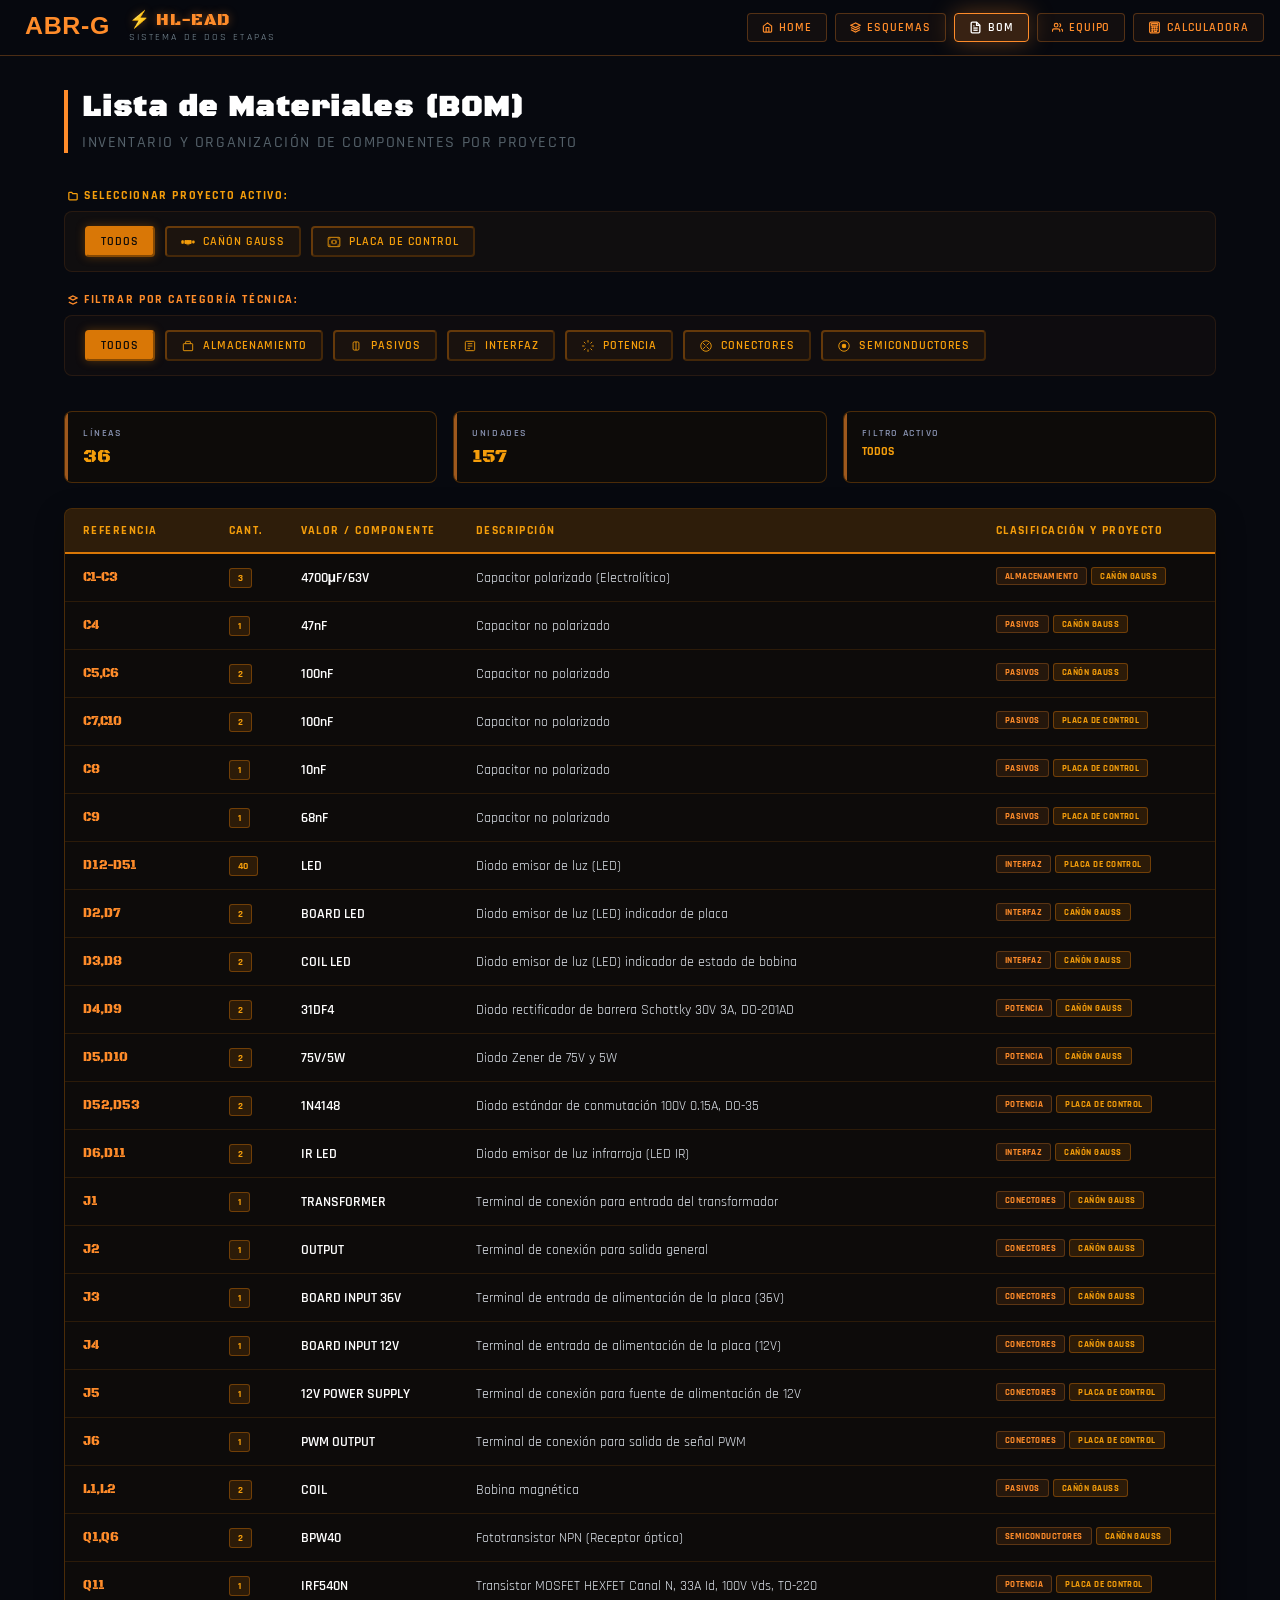
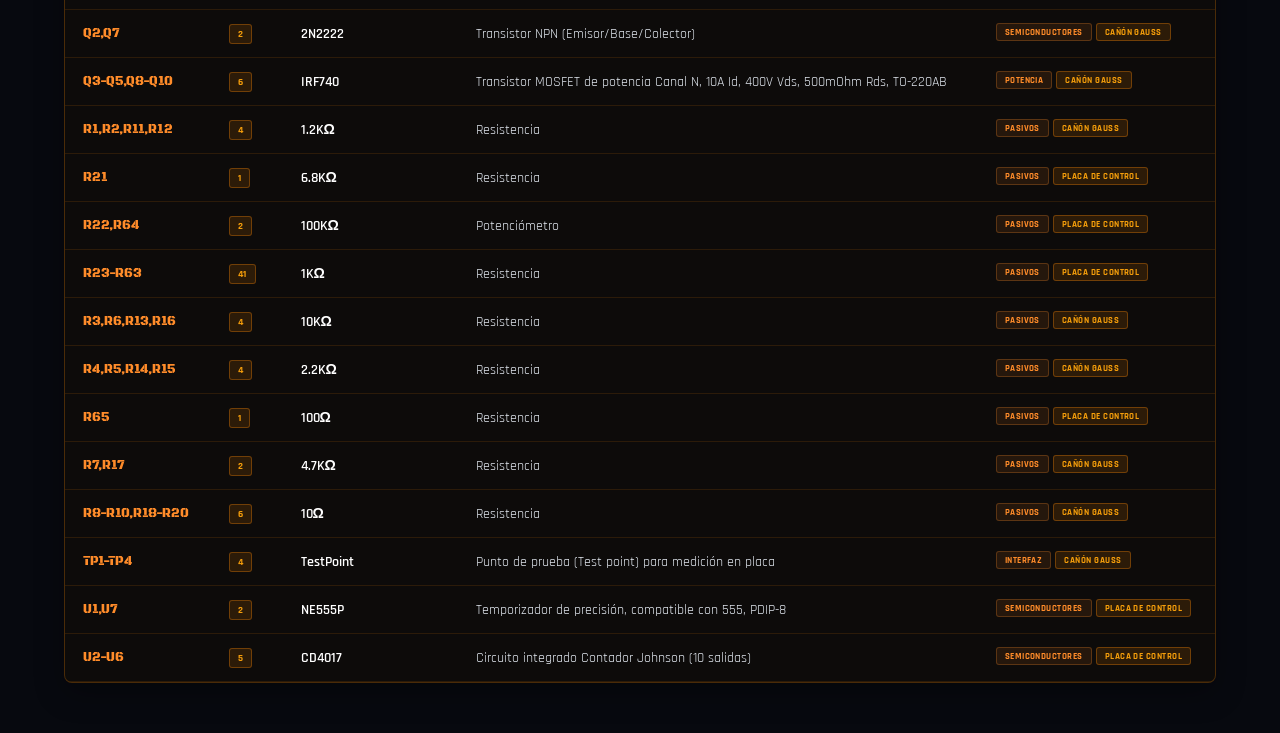
==== commit 71e254d6: "13.7V" ====
--- a/bom.html
+++ b/bom.html
@@ -1,15 +1,17 @@
 <!DOCTYPE html>
 <html lang="es-AR">
 <head>
-  <meta charset="UTF-8" />
-  <meta name="viewport" content="width=device-width, initial-scale=1.0, user-scalable=yes" />
+  <meta charset="UTF-8">
   <link href="Imagenes/icono.png" rel="icon" type="image/x-icon" />
+  <meta name="viewport" content="width=device-width, initial-scale=1.0, user-scalable=yes">
   <title>HL‑EAD · Lista de Materiales</title>
+  
+  <!-- Vinculación al archivo CSS externo -->
   <link rel="stylesheet" href="styles.css">
-
 </head>
 <body>
   <header id="topbar">
+  <a href="index.html" class="logo-link">
     <div id="topbar-left">
       <img src="Imagenes/ABR-G.svg" alt="Logo" class="logo" />
       <div class="brand">
@@ -17,6 +19,7 @@
         <span class="brand-sub">Sistema de dos etapas</span>
       </div>
     </div>
+  </a>
     <div id="topbar-actions">
       <a href="index.html" class="btn-nav">
         <svg width="11" height="11" viewBox="0 0 24 24" fill="none" stroke="currentColor" stroke-width="2.5"><path d="M3 9l9-7 9 7v11a2 2 0 0 1-2 2H5a2 2 0 0 1-2-2z"></path><polyline points="9 22 9 12 15 12 15 22"></polyline></svg>
--- a/styles.css
+++ b/styles.css
@@ -1,362 +1,865 @@
+/* ============================================================
+   1. FUENTES Y VARIABLES GLOBALES (EXTENDIDAS)
+   ============================================================ */
 @import url('https://fonts.googleapis.com/css2?family=Rajdhani:wght@300;400;500;600;700&family=Black+Ops+One&display=swap');
 
-    :root {
-      --bg: #07090f;
-      --panel: rgba(7,12,22,0.96);
-      --amber: #ff8c2a;
-      --amber-dim: rgba(255,140,42,0.25);
-      --teal: #00d9b0;
-      --teal-dim: rgba(0,217,176,0.15);
-      --text: #b4ccd8;
-      --text-dim: rgba(180,204,216,0.45);
-      --border: rgba(0,217,176,0.18);
-      --border-a: rgba(255,140,42,0.28);
-      --glow-a: 0 0 24px rgba(255,140,42,0.35);
-      --glow-t: 0 0 24px rgba(0,217,176,0.35);
-    }
-
-    * { box-sizing: border-box; margin: 0; padding: 0; }
-    
-    html, body {
-      overflow-y: auto !important;
-      height: auto;
-      background-color: var(--bg);
-      color: var(--text);
-      font-family: 'Rajdhani', sans-serif;
-      user-select: none;
-    }
-
-    /* Scrollbars */
-    ::-webkit-scrollbar { width: 5px; height: 5px; }
-    ::-webkit-scrollbar-track { background: rgba(0,217,176,0.04); border-radius: 3px; }
-    ::-webkit-scrollbar-thumb { background: rgba(0,217,176,0.28); border-radius: 3px; }
-    ::-webkit-scrollbar-thumb:hover { background: rgba(0,217,176,0.55); }
-    * { scrollbar-width: thin; scrollbar-color: rgba(0,217,176,0.28) rgba(0,217,176,0.04); }
-
-    .container {
-      max-width: 1200px;
-      margin: 90px auto 50px;
-      padding: 0 24px;
-    }
-
-        .container {
-      max-width: 1200px;
-      margin: 90px auto 50px;
-      padding: 0 24px;
-    }
-
-    /* Cabecera HUD */
-    .section-header {
-      margin-bottom: 30px;
-      border-left: 4px solid var(--amber);
-      padding-left: 14px;
-    }
-
-    .section-header h1 {
-      font-family: 'Black Ops One', serif;
-      font-size: 1.8rem;
-      color: #fff;
-      letter-spacing: 0.05em;
-      margin-bottom: 6px;
-    }
-
-    .section-header p {
-      font-size: 1rem;
-      color: var(--text-dim);
-      font-weight: 500;
-      text-transform: uppercase;
-      letter-spacing: 0.1em;
-    }
-
-    /* ===== ENCABEZADO FIJO (NAV BAR) ===== */
-    #topbar {
-      position: fixed; top: 0; left: 0; right: 0; height: 56px; z-index: 100;
-      display: flex; align-items: center; justify-content: space-between; padding: 0 16px;
-      background: rgba(7,9,15,0.95); border-bottom: 1px solid var(--border);
-      backdrop-filter: blur(20px); gap: 12px; touch-action: none; overflow: hidden; -webkit-user-select: none;
-user-select: none;
-    }
-    #topbar-left { display: flex; align-items: center; gap: 10px; flex-shrink: 0; }
-    #topbar-left .logo { height: 24px; width: auto; display: inline-block; vertical-align: middle; }
-    #topbar-left .brand { display: flex; flex-direction: column; line-height: 1.2; }
-    #topbar-left .brand-title { font-family: 'Black Ops One', serif; font-size: 1.05rem; color: var(--amber); letter-spacing: 0.06em; text-shadow: 0 0 16px rgba(255,140,42,0.5); }
-    #topbar-left .brand-sub { font-size: 0.6rem; letter-spacing: 0.22em; text-transform: uppercase; color: rgba(180,204,216,0.7); margin-top: 1px; }
-    #topbar-actions { display: flex; align-items: center; gap: 8px; }
-    
-    .btn-nav {
-      display: inline-flex; align-items: center; gap: 6px; padding: 6px 14px;
-      background: rgba(0,217,176,0.05); border: 1px solid var(--border); border-radius: 4px;
-      color: var(--teal); font-family: 'Rajdhani', sans-serif; font-size: 0.75rem;
-      font-weight: 600; letter-spacing: 0.08em; text-transform: uppercase; text-decoration: none;
-      transition: all 0.2s; cursor: pointer;
-    }
-    .btn-nav:hover, .btn-nav.active { background: rgba(0,217,176,0.15); border-color: var(--teal); box-shadow: var(--glow-t); color: #fff; }
-
-    /* Cabecera de la sección */
-    .section-header {
-      margin-bottom: 35px;
-      border-left: 4px solid var(--teal);
-      padding-left: 14px;
-    }
-
-    .section-header h1 {
-      font-family: 'Black Ops One', serif;
-      font-size: 1.8rem;
-      color: #fff;
-      letter-spacing: 0.05em;
-      margin-bottom: 6px;
-    }
-
-    .section-header p {
-      font-size: 1rem;
-      color: var(--text-dim);
-      font-weight: 500;
-      text-transform: uppercase;
-      letter-spacing: 0.1em;
-    }
-
-    /* Pestañas de Navegación */
-    .tabs-nav {
-      display: flex; gap: 12px; border-bottom: 1px solid rgba(0, 217, 176, 0.15);
-      padding-bottom: 14px; margin-bottom: 35px; flex-wrap: wrap;
-    }
-
-    .btn-nav {
-      display: inline-flex; align-items: center; gap: 6px; padding: 6px 14px;
-      background: rgba(0,217,176,0.05); border: 1px solid var(--border); border-radius: 4px;
-      color: var(--teal); font-family: 'Rajdhani', sans-serif; font-size: 0.75rem;
-      font-weight: 600; letter-spacing: 0.08em; text-transform: uppercase; text-decoration: none;
-      transition: all 0.2s; cursor: pointer;
-    }
-
-    .tab-btn {
-      background: rgba(0, 217, 176, 0.03); border: 1px solid var(--border); color: var(--text-dim);
-      padding: 10px 24px; font-family: 'Rajdhani', sans-serif; font-weight: 700; font-size: 0.85rem;
-      text-transform: uppercase; letter-spacing: 0.12em; cursor: pointer; border-radius: 4px;
-      transition: all 0.2s;
-    }
-
-    .tab-btn:hover { color: var(--teal); border-color: var(--teal); background: rgba(0, 217, 176, 0.08); }
-    .tab-btn.active { color: var(--bg); background: var(--teal); border-color: var(--teal); box-shadow: var(--glow-t); }
-
-    .tab-content { display: none; animation: fadeIn 0.25s ease-in-out; }
-    .tab-content.active { display: block; }
-
-    @keyframes fadeIn {
-      from { opacity: 0; transform: translateY(6px); }
-      to { opacity: 1; transform: translateY(0); }
-    }
-
-    /* Grid de tarjetas para esquemas seccionales */
-    .sec-grid { display: grid; grid-template-columns: repeat(auto-fit, minmax(280px, 1fr)); gap: 20px; }
-
-    .sec-card {
-      background: var(--panel); border: 1px solid var(--border); border-radius: 6px;
-      overflow: hidden; cursor: zoom-in; transition: all 0.25s;
-    }
-
-    .sec-card:hover {
-      border-color: var(--teal); box-shadow: var(--glow-t); transform: translateY(-2px);
-    }
-
-    .sec-title {
-      padding: 12px 16px; font-size: 0.78rem; font-weight: 600; letter-spacing: 0.12em;
-      text-transform: uppercase; color: var(--teal); border-bottom: 1px solid var(--border);
-      background: rgba(0, 217, 176, 0.04); display: flex; align-items: center; justify-content: space-between;
-    }
-
-    .sec-title-zoom { font-size: 0.62rem; opacity: 0.5; letter-spacing: 0.05em; }
-
-    .sec-img-wrap {
-      background: #050e18; overflow: hidden; min-height: 180px;
-      display: flex; align-items: center; justify-content: center;
-    }
-
-    .sec-img-wrap img { width: 100%; height: auto; display: block; transition: transform 0.3s; }
-    .sec-card:hover .sec-img-wrap img { transform: scale(1.02); }
-
-    /* BOM */
-    .full-schem-wrap { background: var(--panel); border: 1px solid var(--border); border-radius: 6px; padding: 24px; }
-
-    .full-preview-box {
-      width: 100%; background: #050e18; border: 1px solid rgba(0, 217, 176, 0.12);
-      border-radius: 4px; overflow: hidden; cursor: zoom-in; position: relative;
-      margin-bottom: 20px; display: flex; justify-content: center; align-items: center; min-height: 380px;
-    }
-
-    .full-preview-box img { max-width: 100%; height: auto; display: block; }
-
-    .action-bar { display: flex; justify-content: flex-end; gap: 12px; }
-
-    /* Botones de acción del visor */
-    .nbtn {
-      display: inline-flex; align-items: center; gap: 8px; padding: 8px 18px;
-      background: var(--teal-dim); border: 1px solid var(--border); border-radius: 4px;
-      color: var(--teal); font-family: 'Rajdhani', sans-serif; font-size: 0.8rem;
-      font-weight: 600; letter-spacing: 0.08em; text-transform: uppercase; cursor: pointer; transition: all 0.2s;
-    }
-
-    .nbtn:hover { background: rgba(0, 217, 176, 0.2); border-color: var(--teal); box-shadow: var(--glow-t); }
-
-    .nbtn.nbtn-amber { background: rgba(255, 140, 42, 0.1); border-color: var(--border-a); color: var(--amber); }
-    .nbtn.nbtn-amber:hover { background: rgba(255, 140, 42, 0.2); border-color: var(--amber); box-shadow: var(--glow-a); }
-
-    /* Visor Avanzado Pan & Zoom (Modal fijo) */
-    #pz-viewer {
-      position: fixed; inset: 0; z-index: 500; display: none; flex-direction: column; background: #030508;
-    }
-
-    #pz-topbar {
-      position: absolute; top: 0; left: 0; right: 0; height: 54px; z-index: 2;
-      display: flex; align-items: center; justify-content: space-between; padding: 0 20px;
-      background: linear-gradient(to bottom, rgba(3,5,8,0.98) 60%, transparent); pointer-events: none;
-    }
-
-    #pz-topbar > * { pointer-events: auto; }
-    #pz-title { font-family: 'Black Ops One', serif; font-size: 0.88rem; color: var(--teal); letter-spacing: 0.08em; }
-    #pz-controls { display: flex; gap: 8px; align-items: center; }
-
-    .pz-btn {
-      display: flex; align-items: center; justify-content: center; width: 36px; height: 36px;
-      border-radius: 4px; background: rgba(7, 9, 15, 0.85); border: 1px solid rgba(0, 217, 176, 0.2);
-      color: rgba(0, 217, 176, 0.7); cursor: pointer; transition: all 0.15s; font-size: 1.1rem; font-family: monospace;
-    }
-    .pz-btn:hover { background: rgba(0, 217, 176, 0.15); color: var(--teal); border-color: var(--teal); }
-    .pz-btn.pz-close-btn { border-color: rgba(255, 140, 42, 0.2); color: rgba(255, 140, 42, 0.7); }
-    .pz-btn.pz-close-btn:hover { background: rgba(255, 140, 42, 0.15); color: var(--amber); border-color: var(--amber); }
-
-    #pz-stage { flex: 1; position: relative; overflow: hidden; cursor: grab; touch-action: none; }
-    #pz-stage.dragging { cursor: grabbing; }
-    #pz-content { position: absolute; inset: 0; display: flex; align-items: center; justify-content: center; line-height: 0; }
-    #pz-img { display: block; max-width: none !important; max-height: none !important; user-select: none ; -webkit-user-drag: none; pointer-events: none; }
-
-    #pz-zoom-bar {
-      position: absolute; bottom: 20px; left: 50%; transform: translateX(-50%);
-      display: flex; align-items: center; gap: 12px; background: rgba(3, 5, 8, 0.85);
-      border: 1px solid rgba(0, 217, 176, 0.15); border-radius: 20px; padding: 6px 18px; z-index: 2; pointer-events: none;
-    }
-    #pz-zoom-val { font-family: 'Black Ops One', serif; font-size: 0.75rem; color: rgba(0, 217, 176, 0.6); letter-spacing: 0.1em; min-width: 45px; text-align: center; }
-
-    #bom-app {
-      display: flex; flex-direction: column; background: var(--bg);
-    }
-
-    /* Envoltorios de bloque de Filtros con Título descriptivo */
-    .filter-wrapper {
-      margin-bottom: 20px;
-    }
-    .filter-section-title {
-      font-size: 0.72rem;
-      font-weight: 700;
-      letter-spacing: 0.14em;
-      text-transform: uppercase;
-      margin-bottom: 8px;
-      padding-left: 4px;
-      display: flex;
-      align-items: center;
-      gap: 6px;
-    }
-    .filter-wrapper.project-block .filter-section-title { color: var(--teal); }
-    .filter-wrapper.category-block .filter-section-title { color: var(--amber); }
-
-    #bom-project-filter {
-      display: flex; align-items: center; gap: 10px; padding: 14px 20px;
-      background: rgba(0,217,176,0.04); border: 1px solid rgba(0,217,176,0.1);
-      border-radius: 6px; flex-wrap: wrap;
-    }
-
-    #bom-filter-bar {
-      display: flex; align-items: center; gap: 10px; padding: 14px 20px;
-      background: rgba(255,140,42,0.03); border: 1px solid rgba(255,140,42,0.1);
-      border-radius: 6px; flex-wrap: wrap;
-    }
-
-    /* Chips de Selección */
-    .bom-project-chip, .bom-filter-chip {
-      display: inline-flex; align-items: center; gap: 8px; padding: 6px 14px;
-      background: rgba(7, 12, 22, 0.6); font-family: 'Rajdhani', sans-serif;
-      font-size: 0.75rem; font-weight: 600; letter-spacing: 0.08em; text-transform: uppercase;
-      cursor: pointer; transition: all 0.2s; border-radius: 4px; -webkit-tap-highlight-color: transparent;
-    }
-
-    .bom-project-chip { border: 1px solid rgba(0,217,176,0.2); color: rgba(0,217,176,0.7); }
-    .bom-project-chip:hover { color: var(--teal); border-color: var(--teal); background: rgba(0,217,176,0.06); }
-    .bom-project-chip.on { background: var(--teal-dim); border-color: var(--teal); color: #fff; box-shadow: 0 0 12px rgba(0,217,176,0.2); }
-    .bom-project-chip svg { width: 14px; height: 14px; fill: none; stroke: currentColor; stroke-width: 1.8; }
-
-    .bom-filter-chip { border: 1px solid rgba(255,140,42,0.2); color: rgba(255,140,42,0.7); }
-    .bom-filter-chip:hover { color: var(--amber); border-color: var(--amber); background: rgba(255,140,42,0.06); }
-    .bom-filter-chip.on { background: var(--amber-dim); border-color: var(--amber); color: #fff; box-shadow: 0 0 12px rgba(255,140,42,0.25); }
-    .bom-filter-chip svg { width: 14px; height: 14px; fill: none; stroke: currentColor; stroke-width: 1.8; }
-
-    /* Widgets de Resumen */
-    #bom-summary {
-      margin-top: 15px; margin-bottom: 25px; display: grid; grid-template-columns: repeat(auto-fit, minmax(180px, 1fr)); gap: 16px;
-    }
-
-    .bom-stat {
-      background: var(--panel); border: 1px solid var(--border-a); border-radius: 6px; padding: 14px 18px;
-      position: relative; overflow: hidden; transition: border-color 0.3s, box-shadow 0.3s;
-    }
-    .bom-stat:hover { border-color: var(--amber); box-shadow: var(--glow-a); }
-    .bom-stat::before { content: ''; position: absolute; top: 0; left: 0; width: 3px; height: 100%; background: var(--amber); opacity: 0.6; }
-    .bom-stat .bs-l { font-size: 0.65rem; letter-spacing: 0.15em; text-transform: uppercase; color: var(--text-dim); margin-bottom: 4px; font-weight: 600; }
-    .bom-stat .bs-v { font-family: 'Black Ops One', serif; font-size: 1.2rem; color: var(--amber); }
-
-    /* Estructura de la Tabla */
-    #bom-table-wrap {
-      background: var(--panel); border: 1px solid var(--border); border-radius: 8px; overflow: hidden;
-      box-shadow: 0 10px 30px rgba(0,0,0,0.3);
-    }
-
-    .bom-table { width: 100%; border-collapse: collapse; font-size: 0.88rem; text-align: left; }
-    .bom-table thead tr { background: rgba(0, 217, 176, 0.04); border-bottom: 2px solid var(--border); }
-    
-    .bom-table th {
-      padding: 14px 18px; font-family: 'Rajdhani', sans-serif; font-size: 0.75rem; font-weight: 700;
-      letter-spacing: 0.12em; text-transform: uppercase; color: var(--teal); white-space: nowrap;
-    }
-    
-    .bom-table td { padding: 12px 18px; color: var(--text); border-bottom: 1px solid rgba(0, 217, 176, 0.06); vertical-align: middle; }
-    .bom-table tbody tr:hover td { background: rgba(255, 140, 42, 0.02); }
-    .bom-table tbody tr:last-child td { border-bottom: none; }
-
-    /* Badges */
-    .bom-badge { display: inline-block; padding: 2px 8px; border-radius: 3px; font-size: 0.65rem; font-weight: 700; letter-spacing: 0.05em; text-transform: uppercase; }
-    .bom-badge.ok { background: rgba(0,217,176,0.1); color: var(--teal); border: 1px solid rgba(0,217,176,0.25); }
-    .bom-badge.warn { background: rgba(255,140,42,0.1); color: var(--amber); border: 1px solid rgba(255,140,42,0.25); }
+:root {
+  /* ===== Fondos y estructura ===== */
+  --bg: #07090f;
+  --panel: rgba(7, 12, 22, 0.96);
+  --bg-dark: #030508;
+  --bg-panel-dark: #050e18;
+  --bg-card: rgba(15, 12, 10, 0.88);
+  --bg-input: rgba(7, 12, 22, 0.7);
+  --bg-table-alt: rgba(15, 12, 10, 0.85);
+  --bg-results: #0b1322;
+  --bg-hover: rgba(255, 140, 42, 0.02);
+  --bg-highlight: #282c34;
+  --bg-mobile-nav: rgba(7, 9, 15, 0.98);
+  --modal-overlay: rgba(0, 0, 0, 0.92);
+  --shadow-color: rgba(0, 0, 0, 0.3);
+  --shadow-lg-color: rgba(0, 0, 0, 0.3);
+  --bg-accent-soft: rgba(255, 140, 42, 0.04);
+  --bg-accent-mid: rgba(255, 140, 42, 0.08);
+
+  /* ===== Colores principales (naranja) ===== */
+  --teal: #ff8c2a;
+  --teal-dim: rgba(255, 140, 42, 0.18);
+  --teal-hover: rgba(255, 140, 42, 0.2);
+  --amber: #ff8c2a;
+  --amber-dim: rgba(255, 140, 42, 0.25);
+  --amber-light: #f59e0b;
+  --amber-dark: #d97706;
+  --amber-bg-soft: rgba(217, 119, 6, 0.06);
+  --amber-bg-mid: rgba(217, 119, 6, 0.12);
+  --amber-bg-strong: rgba(217, 119, 6, 0.15);
+  --amber-border: rgba(217, 119, 6, 0.3);
+  --amber-border-light: rgba(217, 119, 6, 0.4);
+
+  /* ===== Bordes y sombras ===== */
+  --border: rgba(255, 140, 42, 0.28);
+  --border-a: rgba(255, 140, 42, 0.28);
+  --border-light: rgba(255, 140, 42, 0.12);
+  --border-mid: rgba(255, 140, 42, 0.18);
+  --border-strong: rgba(255, 140, 42, 0.2);
+  --glow-t: 0 0 24px rgba(255, 140, 42, 0.35);
+  --glow-a: 0 0 24px rgba(255, 140, 42, 0.35);
+  --chip-shadow: 0 0 10px rgba(217, 119, 6, 0.35);
+  --tip-shadow: 0 0 20px rgba(255, 140, 42, 0.2);
+
+  /* ===== Textos ===== */
+  --text: #b4ccd8;
+  --text-dim: rgba(180, 204, 216, 0.45);
+  --text-light: #e2e8f0;
+  --text-muted: #a0aec0;
+  --text-muted-dark: #8892b0;
+  --text-white: #ffffff;
+  --text-inverse: #0f0c0a;
+  --white: #ffffff;
+  --text-accent-dim: rgba(255, 140, 42, 0.6);
+
+  /* ===== Estados y badges ===== */
+  --success: #f59e0b;
+  --success-bg: rgba(217, 119, 6, 0.15);
+  --warning: #ff8c2a;
+  --warning-bg: rgba(255, 140, 42, 0.1);
+  --warning-border: rgba(255, 140, 42, 0.25);
+  --danger: #e53e3e;
+  --danger-bg: rgba(229, 62, 62, 0.15);
+  --danger-border: rgba(229, 62, 62, 0.4);
+
+  /* ===== Scrollbar ===== */
+  --scrollbar-track: rgba(15, 12, 10, 0.9);
+  --scrollbar-thumb: #d97706;
+  --scrollbar-thumb-hover: #f59e0b;
+  --scrollbar-thumb-panel: rgba(255, 140, 42, 0.2);
+  --scrollbar-thumb-pi: rgba(255, 140, 42, 0.25);
+  --scrollbar-thumb-desc: rgba(255, 140, 42, 0.15);
+
+  /* ===== Componentes específicos ===== */
+  --btn-nav-bg: rgba(255, 140, 42, 0.05);
+  --tab-btn-bg: rgba(255, 140, 42, 0.03);
+  --sec-title-bg: rgba(255, 140, 42, 0.04);
+  --sbox-bg: rgba(255, 140, 42, 0.04);
+  --sbox-border: rgba(255, 140, 42, 0.11);
+  --filter-bg-project: rgba(255, 140, 42, 0.04);
+  --filter-border-project: rgba(255, 140, 42, 0.1);
+  --filter-bg-category: rgba(255, 140, 42, 0.03);
+  --filter-border-category: rgba(255, 140, 42, 0.1);
+  --tabs-nav-border: rgba(255, 140, 42, 0.15);
+  --hud-input-border: rgba(255, 140, 42, 0.25);
+  --hud-input-focus-bg: rgba(255, 140, 42, 0.06);
+  --constant-card-bg: rgba(255, 140, 42, 0.04);
+  --constant-card-border: rgba(255, 140, 42, 0.18);
+  --table-td-border: rgba(217, 119, 6, 0.1);
+  --table-td-border-strong: rgba(217, 119, 6, 0.15);
+  --table-row-hover-bg: rgba(255, 140, 42, 0.02);
+  --chip-hover-bg: rgba(255, 140, 42, 0.06);
+  --sch-zh-color: rgba(255, 140, 42, 0.6);
+  --sch-zh-bg: rgba(3, 5, 8, 0.7);
+  --loading-color: rgba(255, 140, 42, 0.4);
+  --loading-bar-bg: rgba(255, 140, 42, 0.1);
+  --pz-zoom-val-color: rgba(255, 140, 42, 0.6);
+  --mnbtn-color: rgba(255, 140, 42, 0.55);
+  --mnbtn-active-bg: rgba(255, 140, 42, 0.15);
+  --mnbtn-active-border: rgba(255, 140, 42, 1);
+  --mnbtn-active-shadow: 0 0 10px rgba(255, 140, 42, 0.2);
+  --mnbtn-hover-color: rgba(255, 140, 42, 1);
+  --bom-mobile-row-bg: rgba(7, 12, 22, 0.5);
+  --bom-mobile-row-border: rgba(255, 140, 42, 0.2);
+  --bom-mobile-td-border: rgba(255, 255, 255, 0.03);
+  --placeholder-color: rgba(255, 255, 255, 0.25);
+  --border-white-dim: rgba(255, 255, 255, 0.03);
+  --text-shadow-glow: 0 0 10px rgba(255, 140, 42, 0.4);
+  --pz-hint-bar-color: rgba(180, 204, 216, 0.22);
+  --sec-placeholder-color: rgba(180, 204, 216, 0.35);
+  --sec-placeholder-code-color: rgba(255, 140, 42, 0.35);
+
+  /* ===== Espaciados, tamaños y utilidades ===== */
+  --topbar-height: 56px;
+  --container-max: 1200px;
+  --border-radius: 4px;
+  --border-radius-lg: 8px;
+  --border-radius-xl: 20px;
+  --panel-radius: 5px;
+  --panel-padding: 24px;
+  --card-shadow: 0 2px 8px var(--shadow-color);
+  --card-shadow-lg: 0 10px 30px var(--shadow-lg-color);
+
+  /* ===== Fuentes ===== */
+  --font-body: 'Rajdhani', sans-serif;
+  --font-heading: 'Black Ops One', serif;
+
+  /* ===== Transiciones ===== */
+  --transition-fast: 0.15s;
+  --transition-med: 0.25s;
+  --transition-slow: 0.44s;
+}
+
 /* ============================================================
-   ESTILOS EXCLUSIVOS PARA LA PÁGINA INDEX (VISOR 3D)
+   2. RESET Y ESTILOS BASE
    ============================================================ */
-
+* {
+  box-sizing: border-box;
+  margin: 0;
+  padding: 0;
+}
+
+html,
+body {
+  overflow-y: auto !important;
+  height: auto;
+  background-color: var(--bg);
+  color: var(--text);
+  font-family: var(--font-body);
+  user-select: none;
+}
+
+/* Scrollbars */
+::-webkit-scrollbar {
+  width: 8px;
+  height: 8px;
+}
+::-webkit-scrollbar-track {
+  background: var(--scrollbar-track);
+  border-radius: 3px;
+}
+::-webkit-scrollbar-thumb {
+  background: var(--scrollbar-thumb);
+  border-radius: 4px;
+}
+::-webkit-scrollbar-thumb:hover {
+  background: var(--scrollbar-thumb-hover);
+}
+* {
+  scrollbar-width: thin;
+  scrollbar-color: var(--scrollbar-thumb) var(--scrollbar-track);
+}
+
+.container {
+  max-width: var(--container-max);
+  margin: 90px auto 50px;
+  padding: 0 24px;
+}
+
+a.logo-link,
+a.logo-link:visited,
+a.logo-link:hover,
+a.logo-link:active {
+  text-decoration: none !important;
+  color: inherit !important;
+  display: inline-flex;
+  align-items: center;
+  max-width: 100%;
+}
+a.logo-link * {
+  text-decoration: none !important;
+}
+
+/* ============================================================
+   3. ENCABEZADO FIJO (TOP BAR)
+   ============================================================ */
+#topbar {
+  position: fixed;
+  top: 0;
+  left: 0;
+  right: 0;
+  height: var(--topbar-height);
+  z-index: 100;
+  display: flex;
+  align-items: center;
+  justify-content: space-between;
+  padding: 0 16px;
+  background: rgba(7, 9, 15, 0.95);
+  border-bottom: 1px solid var(--border);
+  backdrop-filter: blur(20px);
+  gap: 12px;
+  touch-action: none;
+  overflow: hidden;
+  user-select: none;
+}
+
+#topbar-left {
+  display: flex;
+  align-items: center;
+  gap: 10px;
+  flex-shrink: 0;
+}
+#topbar-left .logo {
+  height: 24px;
+  width: auto;
+  display: inline-block;
+  vertical-align: middle;
+}
+#topbar-left .brand {
+  display: flex;
+  flex-direction: column;
+  line-height: 1.2;
+}
+#topbar-left .brand-title {
+  font-family: var(--font-heading);
+  font-size: 1.05rem;
+  color: var(--teal);
+  letter-spacing: 0.06em;
+  text-shadow: var(--text-shadow-glow);
+}
+#topbar-left .brand-sub {
+  font-size: 0.6rem;
+  letter-spacing: 0.22em;
+  text-transform: uppercase;
+  color: rgba(180, 204, 216, 0.7);
+  margin-top: 1px;
+}
+
+#topbar-actions {
+  display: flex;
+  align-items: center;
+  gap: 8px;
+}
+
+/* ============================================================
+   4. BOTONES Y PESTAÑAS (comunes)
+   ============================================================ */
+.btn-nav {
+  display: inline-flex;
+  align-items: center;
+  gap: 6px;
+  padding: 6px 14px;
+  background: var(--btn-nav-bg);
+  border: 1px solid var(--border);
+  border-radius: var(--border-radius);
+  color: var(--teal);
+  font-family: var(--font-body);
+  font-size: 0.75rem;
+  font-weight: 600;
+  letter-spacing: 0.08em;
+  text-transform: uppercase;
+  text-decoration: none;
+  transition: all var(--transition-med);
+  cursor: pointer;
+}
+.btn-nav:hover,
+.btn-nav.active {
+  background: var(--teal-hover);
+  border-color: var(--teal);
+  box-shadow: var(--glow-t);
+  color: var(--white);
+}
+
+.tab-btn {
+  background: var(--tab-btn-bg);
+  border: 1px solid var(--border);
+  color: var(--text-dim);
+  padding: 10px 24px;
+  font-family: var(--font-body);
+  font-weight: 700;
+  font-size: 0.85rem;
+  text-transform: uppercase;
+  letter-spacing: 0.12em;
+  cursor: pointer;
+  border-radius: var(--border-radius);
+  transition: all var(--transition-med);
+}
+.tab-btn:hover {
+  color: var(--teal);
+  border-color: var(--teal);
+  background: var(--bg-accent-mid);
+}
+.tab-btn.active {
+  color: var(--amber-light) !important;
+  background: var(--amber-bg-mid) !important;
+  border-color: var(--amber-dark) !important;
+  box-shadow: var(--glow-t);
+}
+
+.nbtn {
+  display: inline-flex;
+  align-items: center;
+  gap: 8px;
+  padding: 8px 18px;
+  background: var(--teal-dim);
+  border: 1px solid var(--border);
+  border-radius: var(--border-radius);
+  color: var(--teal);
+  font-family: var(--font-body);
+  font-size: 0.8rem;
+  font-weight: 600;
+  letter-spacing: 0.08em;
+  text-transform: uppercase;
+  cursor: pointer;
+  transition: all var(--transition-med);
+}
+.nbtn:hover {
+  background: var(--teal-hover);
+  border-color: var(--teal);
+  box-shadow: var(--glow-t);
+}
+.nbtn.nbtn-amber {
+  background: rgba(255, 140, 42, 0.1);
+  border-color: var(--border-a);
+  color: var(--amber);
+}
+.nbtn.nbtn-amber:hover {
+  background: rgba(255, 140, 42, 0.2);
+  border-color: var(--amber);
+  box-shadow: var(--glow-a);
+}
+
+/* ============================================================
+   5. CABECERAS DE SECCIÓN
+   ============================================================ */
+.section-header {
+  margin-bottom: 35px;
+  border-left: 4px solid var(--amber);
+  padding-left: 14px;
+}
+.section-header h1 {
+  font-family: var(--font-heading);
+  font-size: 1.8rem;
+  color: var(--white);
+  letter-spacing: 0.05em;
+  margin-bottom: 6px;
+}
+.section-header p {
+  font-size: 1rem;
+  color: var(--text-dim);
+  font-weight: 500;
+  text-transform: uppercase;
+  letter-spacing: 0.1em;
+}
+
+/* ============================================================
+   6. PESTAÑAS DE NAVEGACIÓN (tabs)
+   ============================================================ */
+.tabs-nav {
+  display: flex;
+  gap: 12px;
+  border-bottom: 1px solid var(--tabs-nav-border);
+  padding-bottom: 14px;
+  margin-bottom: 35px;
+  flex-wrap: wrap;
+}
+
+.tab-content {
+  display: none;
+  animation: fadeIn var(--transition-med) ease-in-out;
+}
+.tab-content.active {
+  display: block;
+}
+
+@keyframes fadeIn {
+  from {
+    opacity: 0;
+    transform: translateY(6px);
+  }
+  to {
+    opacity: 1;
+    transform: translateY(0);
+  }
+}
+
+/* ============================================================
+   7. TARJETAS Y GRID DE ESQUEMAS (sec)
+   ============================================================ */
+.sec-grid {
+  display: grid;
+  grid-template-columns: repeat(auto-fit, minmax(280px, 1fr));
+  gap: 20px;
+}
+
+.sec-card {
+  background: var(--panel);
+  border: 1px solid var(--border);
+  border-radius: var(--border-radius-lg);
+  overflow: hidden;
+  cursor: zoom-in;
+  transition: all var(--transition-med);
+}
+.sec-card:hover {
+  border-color: var(--teal);
+  box-shadow: var(--glow-t);
+  transform: translateY(-2px);
+}
+
+.sec-title {
+  padding: 12px 16px;
+  font-size: 0.78rem;
+  font-weight: 600;
+  letter-spacing: 0.12em;
+  text-transform: uppercase;
+  color: var(--teal);
+  border-bottom: 1px solid var(--border);
+  background: var(--sec-title-bg);
+  display: flex;
+  align-items: center;
+  justify-content: space-between;
+}
+.sec-title-zoom {
+  font-size: 0.62rem;
+  opacity: 0.5;
+  letter-spacing: 0.05em;
+}
+
+.sec-img-wrap {
+  background: var(--bg-panel-dark);
+  overflow: hidden;
+  min-height: 180px;
+  display: flex;
+  align-items: center;
+  justify-content: center;
+}
+.sec-img-wrap img {
+  width: 100%;
+  height: auto;
+  display: block;
+  transition: transform var(--transition-med);
+}
+.sec-card:hover .sec-img-wrap img {
+  transform: scale(1.02);
+}
+
+/* ============================================================
+   8. VISOR DE ESQUEMAS (full preview y modal)
+   ============================================================ */
+.full-schem-wrap {
+  background: var(--panel);
+  border: 1px solid var(--border);
+  border-radius: var(--border-radius-lg);
+  padding: var(--panel-padding);
+}
+
+.full-preview-box {
+  width: 100%;
+  background: var(--bg-panel-dark);
+  border: 1px solid var(--border-light);
+  border-radius: var(--border-radius);
+  overflow: hidden;
+  cursor: zoom-in;
+  position: relative;
+  margin-bottom: 20px;
+  display: flex;
+  justify-content: center;
+  align-items: center;
+  min-height: 380px;
+}
+.full-preview-box img {
+  max-width: 100%;
+  height: auto;
+  display: block;
+}
+
+.action-bar {
+  display: flex;
+  justify-content: flex-end;
+  gap: 12px;
+}
+
+/* ============================================================
+   9. VISOR AVANZADO PAN & ZOOM (modal fijo)
+   ============================================================ */
+#pz-viewer {
+  position: fixed;
+  inset: 0;
+  z-index: 500;
+  display: none;
+  flex-direction: column;
+  background: var(--bg-dark);
+}
+#pz-viewer.open {
+  display: flex;
+}
+
+#pz-topbar {
+  position: absolute;
+  top: 0;
+  left: 0;
+  right: 0;
+  height: 54px;
+  z-index: 2;
+  display: flex;
+  align-items: center;
+  justify-content: space-between;
+  padding: 0 20px;
+  background: linear-gradient(to bottom, rgba(3, 5, 8, 0.98) 60%, transparent);
+  pointer-events: none;
+}
+#pz-topbar > * {
+  pointer-events: auto;
+}
+#pz-title {
+  font-family: var(--font-heading);
+  font-size: 0.88rem;
+  color: var(--teal);
+  letter-spacing: 0.08em;
+}
+#pz-controls {
+  display: flex;
+  gap: 8px;
+  align-items: center;
+}
+
+.pz-btn {
+  display: flex;
+  align-items: center;
+  justify-content: center;
+  width: 36px;
+  height: 36px;
+  border-color: var(--amber-border-light) !important;
+  border-radius: var(--border-radius);
+  background: var(--amber-bg-soft) !important;
+  border: 1px solid var(--border-strong);
+  color: var(--amber-light) !important;
+  cursor: pointer;
+  transition: all var(--transition-fast);
+  font-size: 1.1rem;
+  font-family: monospace;
+}
+.pz-btn:hover {
+  background: var(--amber-dark) !important;
+  color: var(--text-inverse) !important;
+  border-color: var(--teal);
+}
+.pz-btn.pz-close-btn {
+  border-color: var(--danger-border) !important;
+  color: var(--danger) !important;
+}
+.pz-btn.pz-close-btn:hover {
+  background: rgba(255, 140, 42, 0.15);
+  color: var(--amber);
+  border-color: var(--amber);
+}
+
+#pz-stage {
+  flex: 1;
+  position: relative;
+  overflow: hidden;
+  cursor: grab;
+  touch-action: none;
+}
+#pz-stage.dragging {
+  cursor: grabbing;
+}
+#pz-content {
+  position: absolute;
+  inset: 0;
+  display: flex;
+  align-items: center;
+  justify-content: center;
+  line-height: 0;
+}
+#pz-img {
+  display: block;
+  max-width: none !important;
+  max-height: none !important;
+  user-select: none;
+  -webkit-user-drag: none;
+  pointer-events: none;
+}
+
+#pz-zoom-bar {
+  position: absolute;
+  bottom: 20px;
+  left: 50%;
+  transform: translateX(-50%);
+  display: flex;
+  align-items: center;
+  gap: 12px;
+  background: rgba(3, 5, 8, 0.85);
+  border: 1px solid var(--border-light);
+  border-radius: var(--border-radius-xl);
+  padding: 6px 18px;
+  z-index: 2;
+  pointer-events: none;
+}
+#pz-zoom-val {
+  font-family: var(--font-heading);
+  font-size: 0.75rem;
+  color: var(--pz-zoom-val-color);
+  letter-spacing: 0.1em;
+  min-width: 45px;
+  text-align: center;
+}
+
+/* ============================================================
+   10. BOM (Bill of Materials)
+   ============================================================ */
+#bom-app {
+  display: flex;
+  flex-direction: column;
+  background: var(--bg);
+}
+
+/* Filtros */
+.filter-wrapper {
+  margin-bottom: 20px;
+}
+.filter-section-title {
+  font-size: 0.72rem;
+  font-weight: 700;
+  letter-spacing: 0.14em;
+  text-transform: uppercase;
+  margin-bottom: 8px;
+  padding-left: 4px;
+  display: flex;
+  align-items: center;
+  gap: 6px;
+  color: var(--amber-light);
+}
+
+.filter-wrapper.category-block .filter-section-title {
+  color: var(--amber);
+}
+
+#bom-project-filter {
+  display: flex;
+  align-items: center;
+  gap: 10px;
+  padding: 14px 20px;
+  background: var(--filter-bg-project);
+  border: 1px solid var(--filter-border-project);
+  border-radius: var(--border-radius-lg);
+  flex-wrap: wrap;
+}
+#bom-filter-bar {
+  display: flex;
+  align-items: center;
+  gap: 10px;
+  padding: 14px 20px;
+  background: var(--filter-bg-category);
+  border: 1px solid var(--filter-border-category);
+  border-radius: var(--border-radius-lg);
+  flex-wrap: wrap;
+}
+
+/* Chips */
+.bom-project-chip,
+.bom-filter-chip {
+  display: inline-flex;
+  align-items: center;
+  gap: 8px;
+  padding: 6px 14px;
+  font-family: var(--font-body);
+  font-size: 0.75rem;
+  font-weight: 600;
+  letter-spacing: 0.08em;
+  text-transform: uppercase;
+  cursor: pointer;
+  transition: all var(--transition-med);
+  border-radius: var(--border-radius);
+  -webkit-tap-highlight-color: transparent;
+}
+.bom-project-chip {
+  color: var(--amber-light);
+  border-color: var(--amber-border-light);
+  background: var(--amber-bg-soft);
+}
+.bom-project-chip:hover {
+  color: var(--teal);
+  border-color: var(--teal);
+  background: var(--chip-hover-bg);
+}
+.bom-project-chip.on {
+  background: var(--amber-dark) !important;
+  color: var(--text-inverse) !important;
+  border-color: var(--amber-dark) !important;
+  box-shadow: var(--chip-shadow);
+}
+.bom-project-chip svg {
+  width: 14px;
+  height: 14px;
+  fill: none;
+  stroke: currentColor;
+  stroke-width: 1.8;
+}
+
+.bom-filter-chip {
+  color: var(--amber-light);
+  border-color: var(--amber-border-light);
+  background: var(--amber-bg-soft);
+}
+.bom-filter-chip:hover {
+  color: var(--amber);
+  border-color: var(--amber);
+  background: var(--chip-hover-bg);
+}
+.bom-filter-chip.on {
+  background: var(--amber-dark) !important;
+  color: var(--text-inverse) !important;
+  border-color: var(--amber-dark) !important;
+  box-shadow: var(--chip-shadow);
+}
+.bom-filter-chip svg {
+  width: 14px;
+  height: 14px;
+  fill: none;
+  stroke: currentColor;
+  stroke-width: 1.8;
+}
+
+/* Estadísticas */
+#bom-summary {
+  margin-top: 15px;
+  margin-bottom: 25px;
+  display: grid;
+  grid-template-columns: repeat(auto-fit, minmax(180px, 1fr));
+  gap: 16px;
+}
+
+.bom-stat {
+  background: var(--bg-card);
+  border: 1px solid var(--amber-border);
+  border-radius: var(--border-radius-lg);
+  padding: 14px 18px;
+  position: relative;
+  overflow: hidden;
+  transition: border-color 0.3s, box-shadow 0.3s;
+}
+.bom-stat:hover {
+  border-color: var(--amber);
+  box-shadow: var(--glow-a);
+}
+.bom-stat::before {
+  content: '';
+  position: absolute;
+  top: 0;
+  left: 0;
+  width: 3px;
+  height: 100%;
+  background: var(--amber);
+  opacity: 0.6;
+}
+.bom-stat .bs-l {
+  font-size: 0.65rem;
+  letter-spacing: 0.15em;
+  text-transform: uppercase;
+  color: var(--text-muted-dark);
+  margin-bottom: 4px;
+  font-weight: 600;
+}
+.bom-stat .bs-v {
+  font-family: var(--font-heading);
+  font-size: 1.2rem;
+  color: var(--amber-light);
+}
+
+/* Tabla BOM */
+#bom-table-wrap {
+  background: var(--panel);
+  border: 1px solid var(--border);
+  border-radius: var(--border-radius-lg);
+  overflow: hidden;
+  box-shadow: var(--card-shadow-lg);
+}
+
+.bom-table {
+  width: 100%;
+  border-collapse: collapse;
+  font-size: 0.88rem;
+  text-align: left;
+}
+.bom-table thead tr {
+  background: var(--sec-title-bg);
+  border-bottom: 2px solid var(--border);
+}
+.bom-table th {
+  padding: 14px 18px;
+  font-family: var(--font-body);
+  font-size: 0.75rem;
+  font-weight: 700;
+  letter-spacing: 0.12em;
+  text-transform: uppercase;
+  color: var(--teal);
+  white-space: nowrap;
+}
+.bom-table td {
+  padding: 12px 18px;
+  color: var(--text);
+  border-bottom: 1px solid var(--table-td-border);
+  vertical-align: middle;
+}
+.bom-table tbody tr:hover td {
+  background: var(--table-row-hover-bg);
+}
+.bom-table tbody tr:last-child td {
+  border-bottom: none;
+}
+
+.bom-badge {
+  display: inline-block;
+  padding: 2px 8px;
+  border-radius: 3px;
+  font-size: 0.65rem;
+  font-weight: 700;
+  letter-spacing: 0.05em;
+  text-transform: uppercase;
+}
+.bom-badge.ok {
+  background: var(--success-bg);
+  color: var(--success);
+  border: 1px solid var(--amber-border-light);
+}
+.bom-badge.warn {
+  background: var(--warning-bg);
+  color: var(--warning);
+  border: 1px solid var(--warning-border);
+}
+
+/* ============================================================
+   11. PÁGINA INDEX – VISOR 3D
+   ============================================================ */
 body.page-index {
   height: 100vh;
   overflow: hidden !important;
   touch-action: none !important;
-  overscroll-behavior: none;      /* ← AGREGAR ESTO para evitar scroll elástico */
-}
-
+  overscroll-behavior: none;
+}
 html.page-index {
   overflow: hidden !important;
   touch-action: none !important;
   height: 100vh;
 }
-
 body.page-index canvas {
-  display: block;
-  touch-action: none;
-}
-
-/* Para equipo.html, bom.html, esquemas.html: PERMITIR scroll */
-body:not(.page-index) {
-  height: auto;
-  overflow-y: auto !important;
-}
-
-body:not(.page-index) html {
-  overflow-y: auto !important;
-}
-canvas {
   display: block;
   touch-action: none;
 }
@@ -370,7 +873,7 @@
   z-index: 10;
   pointer-events: none;
   text-align: center;
-  transition: opacity .8s;
+  transition: opacity 0.8s;
 }
 #hint-inner {
   display: inline-flex;
@@ -379,24 +882,31 @@
   font-size: 0.7rem;
   letter-spacing: 0.18em;
   text-transform: uppercase;
-  color: rgba(180,204,216,0.32);
-  border: 1px solid rgba(255,140,42,0.1);
+  color: var(--text-dim);
+  border: 1px solid rgba(255, 140, 42, 0.1);
   padding: 6px 18px;
-  border-radius: 20px;
+  border-radius: var(--border-radius-xl);
   backdrop-filter: blur(8px);
-  background: rgba(7,9,15,0.35);
+  background: rgba(7, 9, 15, 0.35);
 }
 .hdot {
   width: 5px;
   height: 5px;
   border-radius: 50%;
   background: var(--amber);
-  opacity: .5;
+  opacity: 0.5;
   animation: dp 2.2s infinite;
 }
 @keyframes dp {
-  0%, 100% { opacity: .3; transform: scale(1); }
-  50% { opacity: .9; transform: scale(1.4); }
+  0%,
+  100% {
+    opacity: 0.3;
+    transform: scale(1);
+  }
+  50% {
+    opacity: 0.9;
+    transform: scale(1.4);
+  }
 }
 
 /* Contador circular */
@@ -418,7 +928,7 @@
   height: 100%;
 }
 .circle-bg {
-  stroke: rgba(0,217,176,0.15);
+  stroke: rgba(255, 140, 42, 0.15);
   stroke-width: 3;
   fill: none;
 }
@@ -432,7 +942,7 @@
 }
 #counter-text {
   position: absolute;
-  font-family: 'Black Ops One', serif;
+  font-family: var(--font-heading);
   font-size: 0.9rem;
   color: var(--teal);
   text-shadow: 0 0 10px var(--teal);
@@ -443,20 +953,20 @@
   position: fixed;
   pointer-events: none;
   z-index: 200;
-  background: rgba(7,12,22,0.95);
+  background: rgba(7, 12, 22, 0.95);
   border: 1px solid var(--border-a);
-  border-radius: 6px;
+  border-radius: var(--border-radius-lg);
   padding: 8px 14px;
-  font-family: 'Rajdhani', sans-serif;
+  font-family: var(--font-body);
   font-size: 0.8rem;
   font-weight: 500;
   letter-spacing: 0.05em;
   color: var(--amber);
   opacity: 0;
-  transition: opacity .2s;
+  transition: opacity var(--transition-med);
   backdrop-filter: blur(10px);
   white-space: nowrap;
-  box-shadow: 0 0 20px rgba(255,140,42,0.2);
+  box-shadow: var(--tip-shadow);
 }
 #tip small {
   display: block;
@@ -467,7 +977,9 @@
   margin-top: 2px;
 }
 
-/* Panel lateral de información */
+/* ============================================================
+   12. PANEL LATERAL DE INFORMACIÓN (index)
+   ============================================================ */
 #panel {
   position: fixed;
   z-index: 50;
@@ -475,7 +987,7 @@
   border: 1px solid var(--border);
   backdrop-filter: blur(28px);
   -webkit-backdrop-filter: blur(28px);
-  transition: transform .44s cubic-bezier(.16,1,.3,1), opacity .32s;
+  transition: transform var(--transition-slow) cubic-bezier(0.16, 1, 0.3, 1), opacity var(--transition-med);
   overflow: hidden;
 }
 @media (min-width: 769px) {
@@ -484,7 +996,7 @@
     right: 18px;
     width: 316px;
     max-height: calc(100vh - 110px);
-    border-radius: 5px;
+    border-radius: var(--panel-radius);
     transform: translateY(-50%) translateX(380px);
     opacity: 0;
     overflow-y: hidden;
@@ -511,22 +1023,27 @@
     transform: translateY(0);
   }
 }
+
 .drag-bar {
   width: 38px;
   height: 4px;
-  background: rgba(255,255,255,0.13);
+  background: rgba(255, 255, 255, 0.13);
   border-radius: 2px;
   margin: 11px auto 0;
   display: none;
 }
-@media (max-width: 768px) { .drag-bar { display: block; } }
+@media (max-width: 768px) {
+  .drag-bar {
+    display: block;
+  }
+}
 
 .pi {
-    padding: 20px 30px 26px;
-    height: calc(68vh - 50px); 
-    overflow-y: auto;
-    -webkit-overflow-scrolling: touch;
-    overflow-x: hidden;
+  padding: 20px 30px 26px;
+  height: calc(68vh - 50px);
+  overflow-y: auto;
+  -webkit-overflow-scrolling: touch;
+  overflow-x: hidden;
 }
 .p-cat {
   font-size: 0.6rem;
@@ -534,18 +1051,18 @@
   text-transform: uppercase;
   color: var(--teal);
   margin-bottom: 7px;
-  opacity: .8;
+  opacity: 0.8;
 }
 .p-name {
-  font-family: 'Black Ops One', serif;
+  font-family: var(--font-heading);
   font-size: 1.1rem;
-  color: #fff;
+  color: var(--text-white);
   margin-bottom: 3px;
   line-height: 1.2;
 }
 .p-id {
   font-size: 0.67rem;
-  letter-spacing: .15em;
+  letter-spacing: 0.15em;
   color: var(--amber);
   margin-bottom: 13px;
   font-weight: 600;
@@ -553,19 +1070,18 @@
 .p-div {
   height: 1px;
   background: linear-gradient(to right, var(--teal), transparent);
-  opacity: .25;
+  opacity: 0.25;
   margin-bottom: 13px;
 }
 .p-desc {
   font-size: 0.87rem;
   line-height: 1.62;
   color: var(--text);
-  opacity: .87;
+  opacity: 0.87;
   margin-bottom: 10px;
   word-break: break-word;
   white-space: normal;
 }
-
 @media (max-width: 768px) {
   .p-desc {
     max-height: 120px;
@@ -574,27 +1090,28 @@
     padding-right: 4px;
   }
 }
+
 .p-stats {
-    display: grid;
-    grid-template-columns: 1fr 1fr;
-    gap: 7px;
-    margin-top: 14px;
+  display: grid;
+  grid-template-columns: 1fr 1fr;
+  gap: 7px;
+  margin-top: 14px;
 }
 .sbox {
-  background: rgba(0,217,176,0.04);
-  border: 1px solid rgba(0,217,176,0.11);
-  border-radius: 4px;
+  background: var(--sbox-bg);
+  border: 1px solid var(--sbox-border);
+  border-radius: var(--border-radius);
   padding: 8px 11px;
 }
 .slbl {
   font-size: 0.59rem;
-  letter-spacing: .2em;
+  letter-spacing: 0.2em;
   text-transform: uppercase;
   color: var(--text-dim);
   margin-bottom: 3px;
 }
 .sval {
-  font-family: 'Black Ops One', serif;
+  font-family: var(--font-heading);
   font-size: 0.84rem;
   color: var(--amber);
 }
@@ -604,21 +1121,21 @@
 }
 .sch-lbl {
   font-size: 0.6rem;
-  letter-spacing: .25em;
+  letter-spacing: 0.25em;
   text-transform: uppercase;
   color: var(--teal);
   margin-bottom: 7px;
-  opacity: .7;
+  opacity: 0.7;
 }
 .sch-thumb {
   width: 100%;
-  border: 1px solid rgba(0,217,176,0.18);
-  border-radius: 4px;
-  background: #050e18;
+  border: 1px solid var(--border-mid);
+  border-radius: var(--border-radius);
+  background: var(--bg-panel-dark);
   cursor: zoom-in;
   overflow: hidden;
   position: relative;
-  transition: border-color .2s, box-shadow .2s;
+  transition: border-color var(--transition-med), box-shadow var(--transition-med);
   min-height: 80px;
   display: flex;
   align-items: center;
@@ -639,45 +1156,38 @@
   bottom: 6px;
   right: 8px;
   font-size: 0.58rem;
-  letter-spacing: .1em;
-  color: rgba(0,217,176,0.6);
-  text-transform: uppercase;
-  background: rgba(3,5,8,.7);
+  letter-spacing: 0.1em;
+  color: var(--sch-zh-color);
+  text-transform: uppercase;
+  background: var(--sch-zh-bg);
   padding: 2px 6px;
   border-radius: 2px;
 }
-#panel {
-  overflow-y: auto;
-  -webkit-overflow-scrolling: touch;
-}
+
 #panel::-webkit-scrollbar {
   width: 3px;
 }
 #panel::-webkit-scrollbar-thumb {
-  background: rgba(0,217,176,0.2);
-}
-
+  background: var(--scrollbar-thumb-panel);
+}
 .pi::-webkit-scrollbar {
   width: 3px;
 }
-
 .pi::-webkit-scrollbar-track {
   background: transparent;
 }
-
 .pi::-webkit-scrollbar-thumb {
-  background: rgba(0,217,176,0.25);
+  background: var(--scrollbar-thumb-pi);
   border-radius: 3px;
 }
-
 .p-desc::-webkit-scrollbar {
   width: 2px;
 }
-
 .p-desc::-webkit-scrollbar-thumb {
-  background: rgba(0,217,176,0.15);
+  background: var(--scrollbar-thumb-desc);
   border-radius: 2px;
 }
+
 #close-panel {
   position: absolute;
   top: 14px;
@@ -688,14 +1198,16 @@
   font-size: 1.1rem;
   cursor: pointer;
   line-height: 1;
-  transition: color .2s;
+  transition: color var(--transition-med);
   z-index: 2;
 }
 #close-panel:hover {
   color: var(--amber);
 }
 
-/* Modal de esquemáticos y BOM */
+/* ============================================================
+   13. MODAL DE ESQUEMÁTICOS Y BOM
+   ============================================================ */
 #sch-modal {
   position: fixed;
   inset: 0;
@@ -705,19 +1217,20 @@
   justify-content: center;
   align-items: center;
   padding: 58px 16px 8px;
-  background: rgba(0,0,0,0.92);
+  background: var(--modal-overlay);
   backdrop-filter: blur(14px);
   -webkit-backdrop-filter: blur(14px);
   opacity: 0;
   visibility: hidden;
   pointer-events: none;
-  transition: opacity 0.25s ease, visibility 0.25s;
+  transition: opacity var(--transition-med) ease, visibility var(--transition-med);
 }
 #sch-modal.open {
   opacity: 1;
   visibility: visible;
   pointer-events: auto;
 }
+
 #smc {
   max-width: 980px;
   width: 100%;
@@ -735,6 +1248,7 @@
 #sch-modal.open #smc {
   transform: scale(1);
 }
+
 #smh {
   display: flex;
   align-items: center;
@@ -744,10 +1258,10 @@
   flex-shrink: 0;
 }
 #smt {
-  font-family: 'Black Ops One', serif;
-  font-size: .88rem;
+  font-family: var(--font-heading);
+  font-size: 0.88rem;
   color: var(--teal);
-  letter-spacing: .08em;
+  letter-spacing: 0.08em;
 }
 #smclose {
   background: none;
@@ -755,7 +1269,7 @@
   color: var(--text-dim);
   font-size: 1.5rem;
   cursor: pointer;
-  transition: color .2s;
+  transition: color var(--transition-med);
   line-height: 1;
   padding: 4px 8px;
   -webkit-tap-highlight-color: transparent;
@@ -772,10 +1286,10 @@
 }
 .tab {
   padding: 11px 22px;
-  font-family: 'Rajdhani', sans-serif;
-  font-size: .77rem;
+  font-family: var(--font-body);
+  font-size: 0.77rem;
   font-weight: 600;
-  letter-spacing: .14em;
+  letter-spacing: 0.14em;
   text-transform: uppercase;
   white-space: nowrap;
   color: var(--text-dim);
@@ -784,7 +1298,7 @@
   background: none;
   border-bottom: 2px solid transparent;
   margin-bottom: -1px;
-  transition: all .2s;
+  transition: all var(--transition-med);
   -webkit-tap-highlight-color: transparent;
   flex: 1;
   text-align: center;
@@ -796,6 +1310,7 @@
 .tab:hover:not(.on) {
   color: var(--text);
 }
+
 .tpane {
   display: none;
   flex: 1;
@@ -807,17 +1322,19 @@
   display: flex;
 }
 
-/* Visor SVG dentro del modal (full) */
+/* Visor SVG dentro del modal */
 #pdf-pz-wrap {
   flex: 1;
   min-height: 0;
   position: relative;
   overflow: hidden;
   cursor: grab;
-  background: #050e18;
+  background: var(--bg-panel-dark);
   touch-action: none;
 }
-#pdf-pz-wrap.dragging { cursor: grabbing; }
+#pdf-pz-wrap.dragging {
+  cursor: grabbing;
+}
 #sch-img-inner {
   position: absolute;
   inset: 0;
@@ -842,18 +1359,18 @@
   align-items: center;
   justify-content: center;
   gap: 14px;
-  font-size: .75rem;
-  letter-spacing: .2em;
-  text-transform: uppercase;
-  color: rgba(0,217,176,.4);
+  font-size: 0.75rem;
+  letter-spacing: 0.2em;
+  text-transform: uppercase;
+  color: var(--loading-color);
   pointer-events: none;
-  background: #050e18;
+  background: var(--bg-panel-dark);
   z-index: 2;
 }
 #pdf-loading-bar {
   width: 120px;
   height: 2px;
-  background: rgba(0,217,176,.1);
+  background: var(--loading-bar-bg);
   border-radius: 2px;
   overflow: hidden;
 }
@@ -865,8 +1382,13 @@
   animation: pdfPulse 1.4s ease-in-out infinite;
 }
 @keyframes pdfPulse {
-  0%, 100% { opacity: .3; }
-  50% { opacity: 1; }
+  0%,
+  100% {
+    opacity: 0.3;
+  }
+  50% {
+    opacity: 1;
+  }
 }
 
 #pdf-zoom-indicator {
@@ -877,26 +1399,28 @@
   display: flex;
   align-items: center;
   gap: 10px;
-  background: rgba(3,5,8,.8);
-  border: 1px solid rgba(0,217,176,.15);
-  border-radius: 20px;
+  background: rgba(3, 5, 8, 0.8);
+  border: 1px solid var(--border-light);
+  border-radius: var(--border-radius-xl);
   padding: 5px 14px;
   pointer-events: none;
   opacity: 0;
-  transition: opacity .3s;
+  transition: opacity var(--transition-med);
   z-index: 2;
 }
-#pdf-zoom-indicator.visible { opacity: 1; }
+#pdf-zoom-indicator.visible {
+  opacity: 1;
+}
 #pdf-zoom-val {
-  font-family: 'Black Ops One', serif;
-  font-size: .7rem;
-  color: rgba(0,217,176,.6);
-  letter-spacing: .1em;
+  font-family: var(--font-heading);
+  font-size: 0.7rem;
+  color: var(--pz-zoom-val-color);
+  letter-spacing: 0.1em;
   min-width: 40px;
   text-align: center;
 }
 
-/* Vista móvil del esquema completo (dentro del modal) */
+/* Vista móvil del esquema completo */
 #full-mobile-preview {
   display: none;
   flex: 1;
@@ -906,39 +1430,43 @@
   padding: 16px;
 }
 @media (max-width: 640px) {
-  #full-mobile-preview { display: block; }
-  #pdf-pz-wrap { display: none; }
+  #full-mobile-preview {
+    display: block;
+  }
+  #pdf-pz-wrap {
+    display: none;
+  }
 }
 #full-mobile-card {
-  background: rgba(0,217,176,0.03);
+  background: var(--bg-accent-soft);
   border: 1px solid var(--border);
-  border-radius: 8px;
+  border-radius: var(--border-radius-lg);
   overflow: hidden;
   cursor: zoom-in;
-  transition: all 0.25s;
+  transition: all var(--transition-med);
   -webkit-tap-highlight-color: transparent;
-  box-shadow: 0 2px 8px rgba(0,0,0,0.3);
+  box-shadow: var(--card-shadow);
 }
 #full-mobile-card:active {
   border-color: var(--teal);
-  box-shadow: var(--glow-t), 0 4px 12px rgba(0,217,176,0.2);
+  box-shadow: var(--glow-t), 0 4px 12px rgba(255, 140, 42, 0.2);
   transform: scale(0.98);
 }
 #full-mobile-card .sec-title {
   padding: 9px 13px;
-  font-size: .7rem;
+  font-size: 0.7rem;
   font-weight: 600;
-  letter-spacing: .15em;
+  letter-spacing: 0.15em;
   text-transform: uppercase;
   color: var(--teal);
   border-bottom: 1px solid var(--border);
-  background: rgba(0,217,176,0.04);
+  background: var(--sec-title-bg);
   display: flex;
   align-items: center;
   justify-content: space-between;
 }
 #full-mobile-card .sec-img-wrap {
-  background: #050e18;
+  background: var(--bg-panel-dark);
   overflow: hidden;
   min-height: 160px;
   display: flex;
@@ -962,42 +1490,41 @@
   padding: 16px;
   contain: layout;
 }
-/* .sec-grid ya existe en styles.css, se reutiliza */
-.sec-card {
-  background: rgba(0,217,176,0.03);
+#tpane-sec .sec-card {
+  background: var(--bg-accent-soft);
   border: 1px solid var(--border);
-  border-radius: 8px;
+  border-radius: var(--border-radius-lg);
   overflow: hidden;
   cursor: zoom-in;
-  transition: all 0.25s;
+  transition: all var(--transition-med);
   -webkit-tap-highlight-color: transparent;
-  box-shadow: 0 2px 8px rgba(0,0,0,0.3);
-}
-.sec-card:hover,
-.sec-card:active {
+  box-shadow: var(--card-shadow);
+}
+#tpane-sec .sec-card:hover,
+#tpane-sec .sec-card:active {
   border-color: var(--teal);
-  box-shadow: var(--glow-t), 0 4px 12px rgba(0,217,176,0.2);
-}
-.sec-title {
+  box-shadow: var(--glow-t), 0 4px 12px rgba(255, 140, 42, 0.2);
+}
+#tpane-sec .sec-title {
   padding: 9px 13px;
-  font-size: .7rem;
+  font-size: 0.7rem;
   font-weight: 600;
-  letter-spacing: .15em;
+  letter-spacing: 0.15em;
   text-transform: uppercase;
   color: var(--teal);
   border-bottom: 1px solid var(--border);
-  background: rgba(0,217,176,0.04);
+  background: var(--sec-title-bg);
   display: flex;
   align-items: center;
   justify-content: space-between;
 }
-.sec-title-zoom {
-  font-size: .58rem;
-  opacity: .5;
-  letter-spacing: .08em;
-}
-.sec-img-wrap {
-  background: #050e18;
+#tpane-sec .sec-title-zoom {
+  font-size: 0.58rem;
+  opacity: 0.5;
+  letter-spacing: 0.08em;
+}
+#tpane-sec .sec-img-wrap {
+  background: var(--bg-panel-dark);
   overflow: hidden;
   min-height: 110px;
   display: flex;
@@ -1005,29 +1532,29 @@
   justify-content: center;
   contain: layout paint;
 }
-.sec-img-wrap img {
+#tpane-sec .sec-img-wrap img {
   width: 100%;
   height: auto;
   display: block;
   object-fit: cover;
   pointer-events: none;
 }
-.sec-placeholder {
+#tpane-sec .sec-placeholder {
   padding: 22px 16px;
   text-align: center;
-  font-size: .74rem;
-  color: rgba(180,204,216,.35);
+  font-size: 0.74rem;
+  color: var(--sec-placeholder-color);
   line-height: 1.7;
 }
-.sec-placeholder code {
+#tpane-sec .sec-placeholder code {
   display: block;
   margin-top: 6px;
-  color: rgba(0,217,176,.35);
-  font-size: .68rem;
+  color: var(--sec-placeholder-code-color);
+  font-size: 0.68rem;
   word-break: break-all;
 }
 
-/* BOM dentro del modal (filtros y tabla ya están en styles.css) */
+/* BOM dentro del modal */
 #tpane-bom {
   flex: 1;
   min-height: 0;
@@ -1035,172 +1562,317 @@
   flex-direction: column;
   overflow: hidden;
 }
-#tpane-bom.on { display: flex; }
-
-/* Visor independiente (modal de zoom) */
-#pz-viewer {
-  position: fixed;
-  inset: 0;
-  z-index: 500;
+#tpane-bom.on {
+  display: flex;
+}
+
+/* ============================================================
+   14. ESTILOS DE LA CALCULADORA
+   ============================================================ */
+.calc-top-grid {
+  display: grid;
+  grid-template-columns: 1fr 1fr;
+  gap: 25px;
+  margin-bottom: 35px;
+  align-items: stretch;
+}
+@media (max-width: 992px) {
+  .calc-top-grid {
+    grid-template-columns: 1fr;
+  }
+}
+
+.hud-input-group {
+  display: flex;
+  flex-direction: column;
+  gap: 8px;
+  margin-bottom: 15px;
+}
+.hud-label {
+  font-size: 0.75rem;
+  color: var(--teal);
+  letter-spacing: 0.1em;
+  text-transform: uppercase;
+  font-weight: 600;
+  display: flex;
+  justify-content: space-between;
+}
+.hud-label .unit {
+  color: var(--amber);
+  opacity: 0.85;
+}
+.hud-input {
+  background: var(--bg-input);
+  border: 1px solid var(--hud-input-border);
+  border-radius: var(--border-radius);
+  color: var(--white);
+  padding: 10px 14px;
+  font-family: var(--font-body);
+  font-size: 1rem;
+  font-weight: 600;
+  outline: none;
+  transition: all var(--transition-med);
+}
+.hud-input::placeholder {
+  color: var(--placeholder-color);
+  font-weight: 400;
+}
+.hud-input:focus {
+  border-color: var(--teal);
+  box-shadow: var(--glow-t);
+  background: var(--hud-input-focus-bg);
+}
+.input-grid {
+  display: grid;
+  grid-template-columns: repeat(auto-fit, minmax(180px, 1fr));
+  gap: 15px;
+}
+
+.bom-stat.teal {
+  border-color: var(--amber-dark);
+}
+.bom-stat.teal:hover {
+  border-color: var(--teal);
+  box-shadow: 0 0 10px rgba(255, 140, 42, 0.2);
+}
+.bom-stat.teal::before {
+  background: var(--teal);
+}
+.bom-stat.teal .bs-v {
+  color: var(--teal);
+}
+
+.results-table-wrap {
+  margin-top: 20px;
+  background: var(--bg-results);
+  border-color: var(--amber-border);
+  border-radius: var(--border-radius-lg);
+  overflow: hidden;
+}
+
+.constant-card {
+  background: var(--constant-card-bg);
+  border: 1px solid var(--constant-card-border);
+  border-radius: var(--border-radius-lg);
+  padding: 10px 14px;
+  display: flex;
+  justify-content: space-between;
+  align-items: center;
+}
+
+/* ============================================================
+   15. FORZADO DE COLORES PARA DETALLES CONSTRUCTIVOS
+   ============================================================ */
+.bom-stat .bs-v,
+.bom-stat .bs-v *,
+.bom-stat [class*="green"],
+.bom-stat [class*="teal"],
+.bom-stat [class*="cyan"],
+.bom-stat [class*="emerald"] {
+  color: var(--amber-light) !important;
+}
+
+.section-title,
+.results-header h2,
+.detalles-constructivos-title {
+  color: var(--amber-light) !important;
+}
+.section-subtitle,
+.results-header p,
+.detalles-constructivos-sub {
+  color: var(--amber-dark) !important;
+  opacity: 0.85;
+}
+.section-title::before,
+.results-header::before,
+[class*="header"]::before {
+  background: var(--amber-dark) !important;
+}
+
+.results-table-wrap,
+.results-table-container,
+#bom-table-wrap {
+  background: var(--bg-table-alt) !important;
+  border: 1px solid var(--amber-border) !important;
+}
+.results-table-wrap th,
+.bom-table th {
+  background: var(--amber-bg-mid) !important;
+  color: var(--amber-light) !important;
+  border-bottom: 2px solid var(--amber-dark) !important;
+}
+.results-table-wrap td,
+.bom-table td {
+  border-bottom: 1px solid var(--table-td-border-strong) !important;
+  color: var(--text-light);
+}
+.results-table-wrap td:last-child,
+.bom-table td:last-child {
+  color: var(--text-muted) !important;
+}
+
+/* ============================================================
+   16. NAVEGACIÓN MÓVIL INFERIOR
+   ============================================================ */
+#mobile-nav {
   display: none;
-  flex-direction: column;
-  background: #030508;
-}
-#pz-viewer.open { display: flex; }
-#pz-topbar {
-  position: absolute;
-  top: 0;
-  left: 0;
-  right: 0;
-  height: 52px;
-  z-index: 2;
-  display: flex;
-  align-items: center;
-  justify-content: space-between;
-  padding: 0 16px;
-  gap: 12px;
-  background: linear-gradient(to bottom, rgba(3,5,8,.97) 60%, transparent);
-  pointer-events: none;
-}
-#pz-topbar > * { pointer-events: auto; }
-#pz-title {
-  font-family: 'Black Ops One', serif;
-  font-size: .85rem;
-  color: var(--teal);
-  letter-spacing: .08em;
-  flex: 1;
-  white-space: nowrap;
-  overflow: hidden;
-  text-overflow: ellipsis;
-}
-#pz-controls {
-  display: flex;
-  gap: 6px;
-  align-items: center;
-}
-.pz-btn {
-  display: flex;
-  align-items: center;
-  justify-content: center;
-  width: 36px;
-  height: 36px;
-  border-radius: 4px;
-  background: rgba(7,9,15,0.8);
-  border: 1px solid rgba(0,217,176,.2);
-  color: rgba(0,217,176,.7);
-  cursor: pointer;
-  transition: all .18s;
-  font-size: 1rem;
-  -webkit-tap-highlight-color: transparent;
-}
-
-.pz-btn:hover {
-  background: rgba(0,217,176,.15);
-  color: var(--teal);
-  border-color: var(--teal);
-}
-.pz-close-btn {
-  background: rgba(7,9,15,0.8);
-  border: 1px solid rgba(255,140,42,.2);
-  color: rgba(255,140,42,.7);
-}
-.pz-close-btn:hover {
-  background: rgba(255,140,42,.15);
-  color: var(--amber);
-  border-color: var(--amber);
-}
-#pz-stage {
-  flex: 1;
-  position: relative;
-  overflow: hidden;
-  cursor: grab;
-  touch-action: none;
-}
-#pz-stage.dragging { cursor: grabbing; }
-#pz-content {
-  position: absolute;
-  inset: 0;
-  display: flex;
-  line-height: 0;
-}
-#pz-content svg {
-  display: block;
-  width: 100%;
-  height: 100%;
-  pointer-events: none;
-  user-select: none;
-  shape-rendering: geometricPrecision;
-  text-rendering: optimizeLegibility;
-}
-#pz-img {
-  display: block; 
-  max-width: 90vw;     
-  max-height: 75vh;    
-  object-fit: contain;
-  user-select: none; 
-  -webkit-user-drag: none; 
-  pointer-events: none;
-}
-#pz-zoom-bar {
-  position: absolute;
-  bottom: 18px;
-  left: 50%;
-  transform: translateX(-50%);
-  display: flex;
-  align-items: center;
-  gap: 10px;
-  background: rgba(3,5,8,.8);
-  border: 1px solid rgba(0,217,176,.15);
-  border-radius: 20px;
-  padding: 6px 14px;
-  z-index: 2;
-  pointer-events: none;
-}
-#pz-zoom-val {
-  font-family: 'Black Ops One', serif;
-  font-size: .72rem;
-  color: rgba(0,217,176,.55);
-  letter-spacing: .1em;
-  min-width: 42px;
-  text-align: center;
-}
-#pz-hint-bar {
-  position: absolute;
-  bottom: 56px;
-  left: 50%;
-  transform: translateX(-50%);
-  font-size: .62rem;
-  letter-spacing: .14em;
-  text-transform: uppercase;
-  color: rgba(180,204,216,.22);
-  pointer-events: none;
-  white-space: nowrap;
-  animation: fadeHint 4s forwards;
-}
-@keyframes fadeHint {
-  0%, 60% { opacity: 1; }
-  100% { opacity: 0; }
-}
-/* Fix para scroll en versión móvil */
+  position: fixed !important;
+  bottom: 0 !important;
+  left: 0 !important;
+  right: 0 !important;
+  width: 100% !important;
+  z-index: 9999 !important;
+  background: var(--bg-mobile-nav) !important;
+  border-top: 1px solid var(--border-strong) !important;
+  backdrop-filter: blur(8px);
+  -webkit-backdrop-filter: blur(8px);
+  padding: 6px 0 calc(6px + env(safe-area-inset-bottom)) 0 !important;
+  margin: 0 !important;
+}
+
+.mnbtn {
+  display: flex !important;
+  flex-direction: column !important;
+  align-items: center !important;
+  justify-content: center !important;
+  width: 100% !important;
+  box-sizing: border-box !important;
+  gap: 3px !important;
+  padding: 6px 2px !important;
+  border: 1px solid transparent !important;
+  background: transparent !important;
+  cursor: pointer !important;
+  color: var(--mnbtn-color) !important;
+  font-family: var(--font-body) !important;
+  font-size: 0.58rem !important;
+  font-weight: 600 !important;
+  letter-spacing: 0.08em !important;
+  text-transform: uppercase !important;
+  text-decoration: none !important;
+  transition: all var(--transition-med) ease !important;
+  -webkit-tap-highlight-color: transparent !important;
+  border-radius: var(--border-radius) !important;
+}
+.mnbtn.active {
+  color: var(--text-white) !important;
+  background: var(--mnbtn-active-bg) !important;
+  border: 1px solid var(--mnbtn-active-border) !important;
+  border-radius: var(--border-radius) !important;
+  box-shadow: var(--mnbtn-active-shadow) !important;
+}
+.mnbtn:hover {
+  color: var(--mnbtn-hover-color) !important;
+}
+.mnbtn svg {
+  width: 20px !important;
+  height: 20px !important;
+  flex-shrink: 0 !important;
+  display: block !important;
+}
+
+/* ============================================================
+   17. MEDIA QUERIES (RESPONSIVE)
+   ============================================================ */
+@media (max-width: 768px) {
+  body {
+    padding-bottom: 80px !important;
+  }
+
+  #mobile-nav {
+    display: grid !important;
+    grid-template-columns: repeat(5, 1fr) !important;
+    align-items: center !important;
+    justify-items: center !important;
+  }
+  .mnav-grid {
+    display: contents !important;
+  }
+
+  .p-stats {
+    margin-top: 14px;
+    display: grid;
+    grid-template-columns: 1fr 1fr;
+    gap: 7px;
+  }
+  .sch-sec {
+    flex-shrink: 0;
+  }
+
+  .container {
+    margin: 80px auto 40px;
+    padding: 0 16px;
+  }
+  #topbar-actions {
+    gap: 4px;
+  }
+  #topbar {
+    display: flex !important;
+  }
+  #topbar-left .brand {
+    text-align: center;
+  }
+  #topbar .nav-links,
+  #topbar nav,
+  #topbar .nav-buttons {
+    display: none !important;
+  }
+  #topbar .btn-nav {
+    display: none !important;
+  }
+
+  .bom-table,
+  .bom-table thead,
+  .bom-table tbody,
+  .bom-table tr,
+  .bom-table td {
+    display: block;
+  }
+  .bom-table thead {
+    display: none;
+  }
+  .bom-table tr {
+    margin-bottom: 12px;
+    background: var(--bom-mobile-row-bg);
+    border: 1px solid var(--bom-mobile-row-border);
+    border-radius: var(--border-radius-lg);
+    padding: 8px 0;
+  }
+  .bom-table td {
+    display: flex;
+    align-items: center;
+    justify-content: space-between;
+    padding: 8px 14px;
+    border-bottom: 1px solid var(--bom-mobile-td-border);
+  }
+  .bom-table td:last-child {
+    border-bottom: none;
+  }
+  .bom-table td:before {
+    content: attr(data-label);
+    font-weight: 700;
+    color: var(--text-muted-dark);
+    text-transform: uppercase;
+    font-size: 0.7rem;
+    letter-spacing: 0.05em;
+    margin-right: 1rem;
+    white-space: nowrap;
+  }
+}
+
 @media (max-width: 640px) {
   body {
     padding-bottom: calc(70px + env(safe-area-inset-bottom));
     overflow-y: auto !important;
   }
-  
   html {
     overflow-y: auto !important;
   }
-  
   .container {
     margin-bottom: 20px;
     padding-bottom: 0;
   }
-}
-@media (max-width: 640px) { #pz-hint-bar { display: none; } }
-
-/* Ajustes responsive para el hint y contador en móvil */
-@media (max-width: 640px) {
+
+  /* Hint y contador en móvil */
   #hint {
     bottom: calc(78px + env(safe-area-inset-bottom)) !important;
     left: 8px !important;
@@ -1221,7 +1893,9 @@
     line-height: 1.5 !important;
     border-radius: 12px !important;
   }
-  .hdot { display: none !important; }
+  .hdot {
+    display: none !important;
+  }
   #counter {
     bottom: calc(78px + env(safe-area-inset-bottom)) !important;
     right: 10px !important;
@@ -1229,204 +1903,35 @@
     height: 54px !important;
     z-index: 101 !important;
   }
-  #counter-text { font-size: 0.75rem !important; }
-}
-
-/* Navegación móvil inferior */
-#mobile-nav {
-  display: none;
-  position: fixed;
-  bottom: 0;
-  left: 0;
-  right: 0;
-  z-index: 100;
-  background: rgba(7,9,15,0.98);
-  border-top: 1px solid rgba(0,217,176,0.14);
-  backdrop-filter: blur(8px);
-  -webkit-backdrop-filter: blur(8px);
-  padding: 6px 0 calc(6px + env(safe-area-inset-bottom));
-}
-
+  #counter-text {
+    font-size: 0.75rem !important;
+  }
+
+  #pz-hint-bar {
+    display: none;
+  }
+}
+
+/* ============================================================
+   18. AJUSTES ADICIONALES PARA TARJETAS DE ESQUEMAS
+   ============================================================ */
 .sec-card .sec-placeholder {
   color: var(--text) !important;
   opacity: 0.85;
   font-size: 0.85rem;
 }
-
 .sec-card .sec-img-wrap {
   width: 100%;
-  height: 260px;       
+  height: 260px;
   display: flex;
   justify-content: center;
   align-items: center;
   overflow: hidden;
-  background-color: #282c34; 
-}
-
+  background-color: var(--bg-highlight);
+}
 .sec-card .sec-img-wrap img {
   width: 100%;
   height: 100%;
-  object-fit: contain; 
-  padding: 4px;        
-}
-
-@media (max-width: 640px) {
-  #mobile-nav { display: flex; }
-  
-  .p-stats {
-  margin-top: 14px;
-  display: grid;
-  grid-template-columns: 1fr 1fr;
-  gap: 7px;
-  }
-  
-  .sch-sec {
-    flex-shrink: 0;
-  }
-}
-.mnav-grid {
-display: grid !important;
-    grid-template-columns: repeat(5, 1fr) !important;
-    align-items: center;
-    justify-items: center;
-    width: 100%;
-    margin: 0;
-    padding: 0;
-}
-.mnbtn {
-display: flex;
-    flex-direction: column;
-    align-items: center;
-    justify-content: center;
-    text-decoration: none;
-    color: var(--text-dim, #8892b0);
-    font-size: 0.65rem;
-    font-family: 'Rajdhani', sans-serif;
-    font-weight: 600;
-    gap: 3px;
-    padding: 6px 0;
-    width: 100%;
-    box-sizing: border-box;
-}
-
-.mnbtn.active {
-  color: #fff !important; 
-  background: rgba(0, 217, 176, 0.15); 
-  border: 1px solid var(--teal) !important; 
-  border-radius: 4px; 
-  box-shadow: var(--glow-t); 
-}
-
-.mnbtn:hover {
-  color: var(--teal);
-}
-
-.mnbtn svg {
-  width: 18px;
-  height: 18px;
-}
-    @media (max-width: 768px) {
-      .container { margin: 80px auto 40px; padding: 0 16px; }
-      #topbar-actions { gap: 4px; }
-      #topbar {display: flex !important;}
-      #topbar-left .brand {text-align: center;}
-      #topbar .nav-links, 
-      #topbar nav, 
-      #topbar .nav-buttons {display: none !important;}
-      #topbar .btn-nav {display: none !important;}
-      .btn-nav { padding: 4px 10px; font-size: 0.68rem; }
-      .bom-table, .bom-table thead, .bom-table tbody, .bom-table tr, .bom-table td { display: block; }
-      .bom-table thead { display: none; }
-      .bom-table tr { margin-bottom: 12px; background: rgba(7, 12, 22, 0.5); border: 1px solid var(--border); border-radius: 6px; padding: 8px 0; }
-      .bom-table td { display: flex; align-items: center; justify-content: space-between; padding: 8px 14px; border-bottom: 1px solid rgba(255,255,255,0.03); }
-      .bom-table td:last-child { border-bottom: none; }
-      .bom-table td:before { content: attr(data-label); font-weight: 700; color: var(--text-dim); text-transform: uppercase; font-size: 0.7rem; letter-spacing: 0.05em; margin-right: 1rem; white-space: nowrap; }
-    }
-
-        /* Layout principal de dos columnas para datos/esquema */
-    .calc-top-grid {
-        display: grid;
-        grid-template-columns: 1fr 1fr;
-        gap: 25px;
-        margin-bottom: 35px;
-        align-items: stretch;
-    }
-
-    @media (max-width: 992px) {
-        .calc-top-grid {
-            grid-template-columns: 1fr;
-        }
-    }
-
-    /* Estilos de entrada HUD */
-    .hud-input-group {
-        display: flex;
-        flex-direction: column;
-        gap: 8px;
-        margin-bottom: 15px;
-    }
-    .hud-label {
-        font-size: 0.75rem;
-        color: var(--teal);
-        letter-spacing: 0.1em;
-        text-transform: uppercase;
-        font-weight: 600;
-        display: flex;
-        justify-content: space-between;
-    }
-    .hud-label .unit {
-        color: var(--amber);
-        opacity: 0.85;
-    }
-    .hud-input {
-        background: rgba(7, 12, 22, 0.7);
-        border: 1px solid rgba(0,217,176,0.25);
-        border-radius: 4px;
-        color: #fff;
-        padding: 10px 14px;
-        font-family: 'Rajdhani', sans-serif;
-        font-size: 1rem;
-        font-weight: 600;
-        outline: none;
-        transition: all 0.25s ease;
-    }
-    .hud-input::placeholder {
-        color: rgba(255,255,255,0.25);
-        font-weight: 400;
-    }
-    .hud-input:focus {
-        border-color: var(--teal);
-        box-shadow: 0 0 12px rgba(0,217,176,0.3);
-        background: rgba(0,217,176,0.06);
-    }
-    .input-grid {
-        display: grid;
-        grid-template-columns: repeat(auto-fit, minmax(180px, 1fr));
-        gap: 15px;
-    }
-    
-    /* Variante Teal para stats de resultados */
-    .bom-stat.teal { border-color: rgba(0,217,176,0.28); }
-    .bom-stat.teal:hover { border-color: var(--teal); box-shadow: var(--glow-t); }
-    .bom-stat.teal::before { background: var(--teal); }
-    .bom-stat.teal .bs-v { color: var(--teal); }
-    
-    /* Contenedor de la tabla de detalles */
-    .results-table-wrap {
-        margin-top: 20px;
-        background: var(--panel); 
-        border: 1px solid var(--border); 
-        border-radius: 8px; 
-        overflow: hidden;
-    }
-
-    /* Tarjetas de constantes físicas no modificables */
-    .constant-card {
-        background: rgba(0, 217, 176, 0.04);
-        border: 1px solid rgba(0, 217, 176, 0.18);
-        border-radius: 6px;
-        padding: 10px 14px;
-        display: flex;
-        justify-content: space-between;
-        align-items: center;
-    }
+  object-fit: contain;
+  padding: 4px;
+}
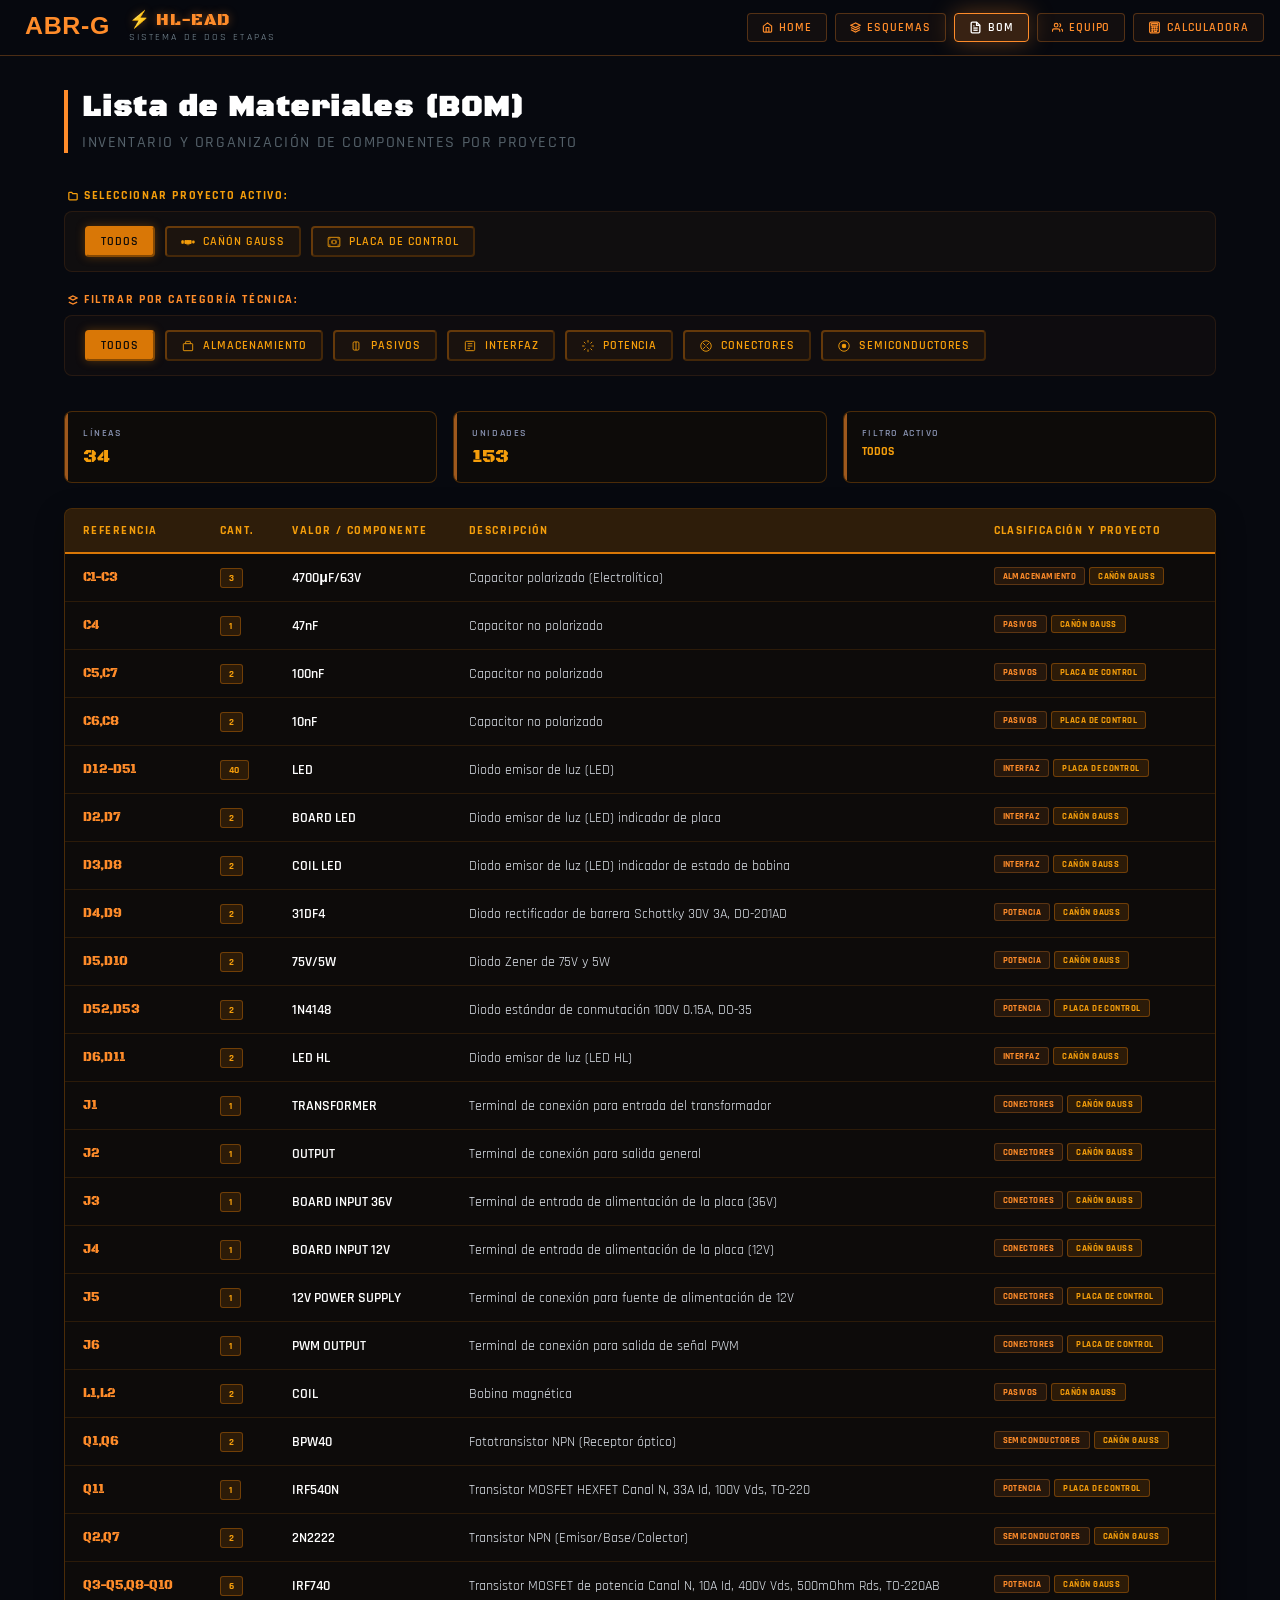
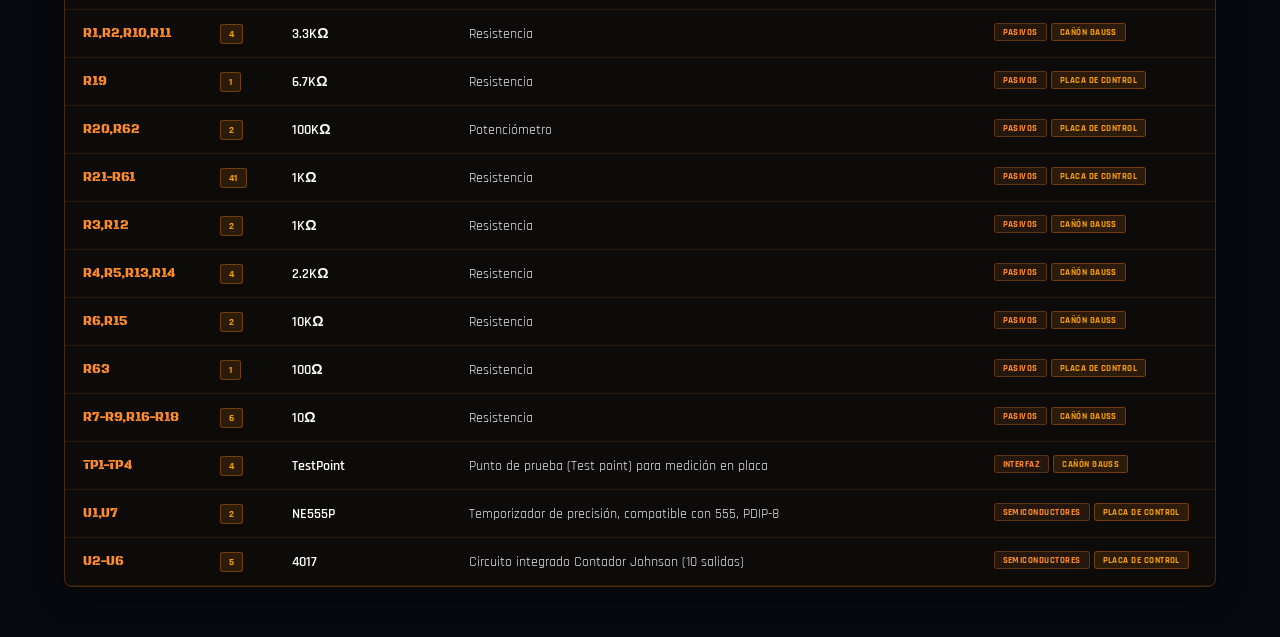
==== commit c4052c3c: "14.4V" ====
--- a/bom.html
+++ b/bom.html
@@ -2,124 +2,156 @@
 <html lang="es-AR">
 <head>
   <meta charset="UTF-8">
-  <link href="Imagenes/icono.png" rel="icon" type="image/x-icon" />
   <meta name="viewport" content="width=device-width, initial-scale=1.0, user-scalable=yes">
-  <title>HL‑EAD · Lista de Materiales</title>
-  
-  <!-- Vinculación al archivo CSS externo -->
+  <meta name="description" content="Lista de materiales (BOM) del cañón de Gauss HL-EAD: componentes por proyecto y categoría técnica.">
+  <title>HL-EAD · Lista de Materiales</title>
+  <link rel="icon" href="Imagenes/icono.png" type="image/x-icon">
   <link rel="stylesheet" href="styles.css">
 </head>
+<script async src="https://www.googletagmanager.com/gtag/js?id=G-1878DQW9YW"></script>
+<script>
+  window.dataLayer = window.dataLayer || [];
+  function gtag(){dataLayer.push(arguments);}
+  gtag('js', new Date());
+  gtag('config', 'G-1878DQW9YW');
+</script>
 <body>
+
+  <!-- =================== HEADER =================== -->
   <header id="topbar">
-  <a href="index.html" class="logo-link">
-    <div id="topbar-left">
-      <img src="Imagenes/ABR-G.svg" alt="Logo" class="logo" />
-      <div class="brand">
-        <span class="brand-title">⚡ HL-EAD</span>
-        <span class="brand-sub">Sistema de dos etapas</span>
+    <a href="index.html" class="logo-link">
+      <div id="topbar-left">
+        <img src="Imagenes/ABR-G.svg" alt="Logo HL-EAD" class="logo">
+        <div class="brand">
+          <span class="brand-title">⚡ HL-EAD</span>
+          <span class="brand-sub">Sistema de dos etapas</span>
+        </div>
       </div>
-    </div>
-  </a>
+    </a>
     <div id="topbar-actions">
       <a href="index.html" class="btn-nav">
-        <svg width="11" height="11" viewBox="0 0 24 24" fill="none" stroke="currentColor" stroke-width="2.5"><path d="M3 9l9-7 9 7v11a2 2 0 0 1-2 2H5a2 2 0 0 1-2-2z"></path><polyline points="9 22 9 12 15 12 15 22"></polyline></svg>
-        Home
+        <svg width="11" height="11" viewBox="0 0 24 24" fill="none" stroke="currentColor" stroke-width="2.5" aria-hidden="true">
+          <path d="M3 9l9-7 9 7v11a2 2 0 0 1-2 2H5a2 2 0 0 1-2-2z"/>
+          <polyline points="9 22 9 12 15 12 15 22"/>
+        </svg> Home
       </a>
       <a href="esquemas.html" class="btn-nav">
-        <svg width="11" height="11" viewBox="0 0 24 24" fill="none" stroke="currentColor" stroke-width="2.5"><polygon points="12 2 2 7 12 12 22 7 12 2"></polygon><polyline points="2 17 12 22 22 17"></polyline><polyline points="2 12 12 17 22 12"></polyline></svg>
-        Esquemas
+        <svg width="11" height="11" viewBox="0 0 24 24" fill="none" stroke="currentColor" stroke-width="2.5" aria-hidden="true">
+          <polygon points="12 2 2 7 12 12 22 7 12 2"/>
+          <polyline points="2 17 12 22 22 17"/>
+          <polyline points="2 12 12 17 22 12"/>
+        </svg> Esquemas
       </a>
-      <a href="bom.html" class="btn-nav active">
-        <svg width="13" height="13" viewBox="0 0 24 24" fill="none" stroke="currentColor" stroke-width="2.5"><path d="M14 2H6a2 2 0 0 0-2 2v16a2 2 0 0 0 2 2h12a2 2 0 0 0 2-2V8z"></path><polyline points="14 2 14 8 20 8"></polyline><line x1="16" y1="13" x2="8" y2="13"></line><line x1="16" y1="17" x2="8" y2="17"></line><polyline points="10 9 9 9 8 9"></polyline></svg>
-        BOM
+      <a href="bom.html" class="btn-nav active" aria-current="page">
+        <svg width="13" height="13" viewBox="0 0 24 24" fill="none" stroke="currentColor" stroke-width="2.5" aria-hidden="true">
+          <path d="M14 2H6a2 2 0 0 0-2 2v16a2 2 0 0 0 2 2h12a2 2 0 0 0 2-2V8z"/>
+          <polyline points="14 2 14 8 20 8"/>
+          <line x1="16" y1="13" x2="8" y2="13"/>
+          <line x1="16" y1="17" x2="8" y2="17"/>
+          <polyline points="10 9 9 9 8 9"/>
+        </svg> BOM
       </a>
       <a href="equipo.html" class="btn-nav">
-        <svg width="11" height="11" viewBox="0 0 24 24" fill="none" stroke="currentColor" stroke-width="2.5"><path d="M17 21v-2a4 4 0 0 0-4-4H5a4 4 0 0 0-4 4v2"></path><circle cx="9" cy="7" r="4"></circle><path d="M23 21v-2a4 4 0 0 0-3-3.87"></path><path d="M16 3.13a4 4 0 0 1 0 7.75"></path></svg>
-        Equipo
+        <svg width="11" height="11" viewBox="0 0 24 24" fill="none" stroke="currentColor" stroke-width="2.5" aria-hidden="true">
+          <path d="M17 21v-2a4 4 0 0 0-4-4H5a4 4 0 0 0-4 4v2"/>
+          <circle cx="9" cy="7" r="4"/>
+          <path d="M23 21v-2a4 4 0 0 0-3-3.87"/>
+          <path d="M16 3.13a4 4 0 0 1 0 7.75"/>
+        </svg> Equipo
       </a>
-      </a>            <a href="calculadora.html" class="btn-nav">
-        <svg width="13" height="13" viewBox="0 0 24 24" fill="none" stroke="currentColor" stroke-width="2.2" stroke-linecap="round" stroke-linejoin="round">
+      <a href="calculadora.html" class="btn-nav">
+        <svg width="13" height="13" viewBox="0 0 24 24" fill="none" stroke="currentColor" stroke-width="2.2" stroke-linecap="round" stroke-linejoin="round" aria-hidden="true">
           <rect x="3" y="2" width="18" height="20" rx="2.5"/>
           <rect x="6" y="5" width="12" height="4" rx="1" fill="currentColor" fill-opacity="0.25"/>
-          <circle cx="8" cy="12" r="1" fill="currentColor"/>
-          <circle cx="12" cy="12" r="1" fill="currentColor"/>
-          <circle cx="16" cy="12" r="1" fill="currentColor"/>
-          <circle cx="8" cy="16" r="1" fill="currentColor"/>
-          <circle cx="12" cy="16" r="1" fill="currentColor"/>
-          <circle cx="16" cy="16" r="1" fill="currentColor"/>
-          <circle cx="8" cy="19" r="1" fill="currentColor"/>
-          <line x1="12" y1="19" x2="16" y2="19"/>
-        </svg>      
-        Calculadora
-      </a>
-      </div>
-  </header>
-
-  <!-- ============================================================
-       NAVEGACIÓN MÓVIL INFERIOR (enlaces)
-       ============================================================ -->
-  <div id="mobile-nav">
-    <div id="mobile-nav">
-      <a href="index.html" class="mnbtn">
-        <svg viewBox="0 0 24 24" fill="none" stroke="currentColor" stroke-width="2"><path d="M3 9l9-7 9 7v11a2 2 0 0 1-2 2H5a2 2 0 0 1-2-2z"></path><polyline points="9 22 9 12 15 12 15 22"></polyline></svg>
-        <span>Home</span>
-      </a>
-      <a href="esquemas.html" class="mnbtn">
-        <svg viewBox="0 0 24 24" fill="none" stroke="currentColor" stroke-width="2"><polygon points="12 2 2 7 12 12 22 7 12 2"></polygon><polyline points="2 17 12 22 22 17"></polyline><polyline points="2 12 12 17 22 12"></polyline></svg>
-        <span>Esquemas</span>
-      </a>
-      <a href="bom.html" class="mnbtn active">
-        <svg viewBox="0 0 24 24" fill="none" stroke="currentColor" stroke-width="2"><path d="M14 2H6a2 2 0 0 0-2 2v16a2 2 0 0 0 2 2h12a2 2 0 0 0 2-2V8z"></path><polyline points="14 2 14 8 20 8"></polyline><line x1="16" y1="13" x2="8" y2="13"></line><line x1="16" y1="17" x2="8" y2="17"></line><polyline points="10 9 9 9 8 9"></polyline></svg>
-        <span>BOM</span>
-      </a>
-      <a href="equipo.html" class="mnbtn">
-        <svg viewBox="0 0 24 24" fill="none" stroke="currentColor" stroke-width="2.5"><path d="M17 21v-2a4 4 0 0 0-4-4H5a4 4 0 0 0-4 4v2"></path><circle cx="9" cy="7" r="4"></circle><path d="M23 21v-2a4 4 0 0 0-3-3.87"></path><path d="M16 3.13a4 4 0 0 1 0 7.75"></path></svg>
-        <span>Equipo</span>
-      </a>
-            <a href="calculadora.html" class="mnbtn">
-        <svg viewBox="0 0 24 24" fill="none" stroke="currentColor" stroke-width="2" stroke-linecap="round" stroke-linejoin="round">
-          <rect x="4" y="2" width="16" height="20" rx="2.5"/>
-          <rect x="7" y="5" width="10" height="4" rx="1" fill="currentColor" fill-opacity="0.2"/>
-          <circle cx="8.5" cy="12" r="0.9" fill="currentColor"/>
-          <circle cx="12" cy="12" r="0.9" fill="currentColor"/>
-          <circle cx="15.5" cy="12" r="0.9" fill="currentColor"/>
-          <circle cx="8.5" cy="16" r="0.9" fill="currentColor"/>
-          <circle cx="12" cy="16" r="0.9" fill="currentColor"/>
-          <line x1="12" y1="19" x2="15.5" y2="19"/>
-        </svg>
-        <span>Calc</span>
+          <circle cx="8" cy="12" r="1" fill="currentColor"/><circle cx="12" cy="12" r="1" fill="currentColor"/>
+          <circle cx="16" cy="12" r="1" fill="currentColor"/><circle cx="8" cy="16" r="1" fill="currentColor"/>
+          <circle cx="12" cy="16" r="1" fill="currentColor"/><circle cx="16" cy="16" r="1" fill="currentColor"/>
+          <circle cx="8" cy="19" r="1" fill="currentColor"/><line x1="12" y1="19" x2="16" y2="19"/>
+        </svg> Calculadora
       </a>
     </div>
+  </header>
+
+  <!-- =================== NAV MÓVIL =================== -->
+  <div id="mobile-nav">
+    <a href="index.html" class="mnbtn">
+      <svg viewBox="0 0 24 24" fill="none" stroke="currentColor" stroke-width="2" aria-hidden="true">
+        <path d="M3 9l9-7 9 7v11a2 2 0 0 1-2 2H5a2 2 0 0 1-2-2z"/>
+        <polyline points="9 22 9 12 15 12 15 22"/>
+      </svg><span>Home</span>
+    </a>
+    <a href="esquemas.html" class="mnbtn">
+      <svg viewBox="0 0 24 24" fill="none" stroke="currentColor" stroke-width="2" aria-hidden="true">
+        <polygon points="12 2 2 7 12 12 22 7 12 2"/>
+        <polyline points="2 17 12 22 22 17"/><polyline points="2 12 12 17 22 12"/>
+      </svg><span>Esquemas</span>
+    </a>
+    <a href="bom.html" class="mnbtn active" aria-current="page">
+      <svg viewBox="0 0 24 24" fill="none" stroke="currentColor" stroke-width="2" aria-hidden="true">
+        <path d="M14 2H6a2 2 0 0 0-2 2v16a2 2 0 0 0 2 2h12a2 2 0 0 0 2-2V8z"/>
+        <polyline points="14 2 14 8 20 8"/>
+        <line x1="16" y1="13" x2="8" y2="13"/><line x1="16" y1="17" x2="8" y2="17"/>
+        <polyline points="10 9 9 9 8 9"/>
+      </svg><span>BOM</span>
+    </a>
+    <a href="equipo.html" class="mnbtn">
+      <svg viewBox="0 0 24 24" fill="none" stroke="currentColor" stroke-width="2.5" aria-hidden="true">
+        <path d="M17 21v-2a4 4 0 0 0-4-4H5a4 4 0 0 0-4 4v2"/><circle cx="9" cy="7" r="4"/>
+        <path d="M23 21v-2a4 4 0 0 0-3-3.87"/><path d="M16 3.13a4 4 0 0 1 0 7.75"/>
+      </svg><span>Equipo</span>
+    </a>
+    <a href="calculadora.html" class="mnbtn">
+      <svg viewBox="0 0 24 24" fill="none" stroke="currentColor" stroke-width="2" stroke-linecap="round" stroke-linejoin="round" aria-hidden="true">
+        <rect x="4" y="2" width="16" height="20" rx="2.5"/>
+        <rect x="7" y="5" width="10" height="4" rx="1" fill="currentColor" fill-opacity="0.2"/>
+        <circle cx="8.5" cy="12" r="0.9" fill="currentColor"/><circle cx="12" cy="12" r="0.9" fill="currentColor"/>
+        <circle cx="15.5" cy="12" r="0.9" fill="currentColor"/><circle cx="8.5" cy="16" r="0.9" fill="currentColor"/>
+        <circle cx="12" cy="16" r="0.9" fill="currentColor"/><line x1="12" y1="19" x2="15.5" y2="19"/>
+      </svg><span>Calc</span>
+    </a>
   </div>
 
-  
-  <div class="container">
-    
-    <div class="section-header">
+  <!-- =================== CONTENIDO =================== -->
+  <main class="container">
+
+    <header class="section-header">
       <h1>Lista de Materiales (BOM)</h1>
       <p>Inventario y organización de componentes por proyecto</p>
-    </div>
+    </header>
 
     <div id="bom-app">
-      
+
       <div class="filter-wrapper project-block">
         <div class="filter-section-title">
-          <svg width="10" height="10" viewBox="0 0 24 24" fill="none" stroke="currentColor" stroke-width="3"><path d="M22 19a2 2 0 0 1-2 2H4a2 2 0 0 1-2-2V5a2 2 0 0 1 2-2h5l2 3h9a2 2 0 0 1 2 2z"></path></svg>
+          <svg width="10" height="10" viewBox="0 0 24 24" fill="none" stroke="currentColor" stroke-width="3" aria-hidden="true">
+            <path d="M22 19a2 2 0 0 1-2 2H4a2 2 0 0 1-2-2V5a2 2 0 0 1 2-2h5l2 3h9a2 2 0 0 1 2 2z"/>
+          </svg>
           Seleccionar Proyecto Activo:
         </div>
-        <div id="bom-project-filter"></div>
+        <div id="bom-project-filter" role="group" aria-label="Filtrar por proyecto"></div>
       </div>
 
       <div class="filter-wrapper category-block">
         <div class="filter-section-title">
-          <svg width="10" height="10" viewBox="0 0 24 24" fill="none" stroke="currentColor" stroke-width="3"><polygon points="12 2 2 7 12 12 22 7 12 2"></polygon><polyline points="2 17 12 22 22 17"></polyline></svg>
+          <svg width="10" height="10" viewBox="0 0 24 24" fill="none" stroke="currentColor" stroke-width="3" aria-hidden="true">
+            <polygon points="12 2 2 7 12 12 22 7 12 2"/>
+            <polyline points="2 17 12 22 22 17"/>
+          </svg>
           Filtrar por Categoría Técnica:
         </div>
-        <div id="bom-filter-bar"></div>
+        <div id="bom-filter-bar" role="group" aria-label="Filtrar por categoría"></div>
       </div>
 
       <div id="bom-scroll">
-        <div id="bom-summary"></div>
+        <div id="bom-summary" aria-live="polite" aria-atomic="true">
+          <div class="bom-stat"><div class="bs-l">Líneas</div><div class="bs-v" id="bom-lines">0</div></div>
+          <div class="bom-stat"><div class="bs-l">Unidades</div><div class="bs-v" id="bom-units">0</div></div>
+          <div class="bom-stat">
+            <div class="bs-l">Filtro Activo</div>
+            <div class="bs-v" id="bom-filter-desc"
+                 style="font-size:.75rem;font-family:'Rajdhani';font-weight:700;text-transform:uppercase;">Todos</div>
+          </div>
+        </div>
         <div id="bom-table-wrap">
           <table class="bom-table" id="bom-table">
             <thead id="bom-thead"></thead>
@@ -127,184 +159,260 @@
           </table>
         </div>
       </div>
+
     </div>
 
-  </div>
-
+  </main>
+
+  <!-- =================== SCRIPT =================== -->
   <script>
     (function() {
       'use strict';
 
+      // ────────────────────────────────────────────────────────────
+      // DATOS
+      // ────────────────────────────────────────────────────────────
       const BOM_DATA_RAW = [
-        // ——— PROYECTO: Cañón Gauss ———
+        // --- Cañón Gauss ---
         { ref: 'C1-C3', qty: 3, value: '4700μF/63V', desc: 'Capacitor polarizado (Electrolítico)', cat: 'Almacenamiento', proyecto: 'Cañón Gauss' },
         { ref: 'C4', qty: 1, value: '47nF', desc: 'Capacitor no polarizado', cat: 'Pasivos', proyecto: 'Cañón Gauss' },
-        { ref: 'C5,C6', qty: 2, value: '100nF', desc: 'Capacitor no polarizado', cat: 'Pasivos', proyecto: 'Cañón Gauss' },
+
+        // --- Placa de control ---
+        { ref: 'C5,C7', qty: 2, value: '100nF', desc: 'Capacitor no polarizado', cat: 'Pasivos', proyecto: 'Placa de control' },
+        { ref: 'C6,C8', qty: 2, value: '10nF', desc: 'Capacitor no polarizado', cat: 'Pasivos', proyecto: 'Placa de control' },
+
+        // --- Cañón Gauss ---
         { ref: 'D2,D7', qty: 2, value: 'BOARD LED', desc: 'Diodo emisor de luz (LED) indicador de placa', cat: 'Interfaz', proyecto: 'Cañón Gauss' },
         { ref: 'D3,D8', qty: 2, value: 'COIL LED', desc: 'Diodo emisor de luz (LED) indicador de estado de bobina', cat: 'Interfaz', proyecto: 'Cañón Gauss' },
         { ref: 'D4,D9', qty: 2, value: '31DF4', desc: 'Diodo rectificador de barrera Schottky 30V 3A, DO-201AD', cat: 'Potencia', proyecto: 'Cañón Gauss' },
         { ref: 'D5,D10', qty: 2, value: '75V/5W', desc: 'Diodo Zener de 75V y 5W', cat: 'Potencia', proyecto: 'Cañón Gauss' },
-        { ref: 'D6,D11', qty: 2, value: 'IR LED', desc: 'Diodo emisor de luz infrarroja (LED IR)', cat: 'Interfaz', proyecto: 'Cañón Gauss' },
+        { ref: 'D6,D11', qty: 2, value: 'LED HL', desc: 'Diodo emisor de luz (LED HL)', cat: 'Interfaz', proyecto: 'Cañón Gauss' },
+
+        // --- Placa de control ---
+        { ref: 'D12-D51', qty: 40, value: 'LED', desc: 'Diodo emisor de luz (LED)', cat: 'Interfaz', proyecto: 'Placa de control' },
+        { ref: 'D52,D53', qty: 2, value: '1N4148', desc: 'Diodo estándar de conmutación 100V 0.15A, DO-35', cat: 'Potencia', proyecto: 'Placa de control' },
+
+        // --- Cañón Gauss ---
         { ref: 'J1', qty: 1, value: 'TRANSFORMER', desc: 'Terminal de conexión para entrada del transformador', cat: 'Conectores', proyecto: 'Cañón Gauss' },
         { ref: 'J2', qty: 1, value: 'OUTPUT', desc: 'Terminal de conexión para salida general', cat: 'Conectores', proyecto: 'Cañón Gauss' },
         { ref: 'J3', qty: 1, value: 'BOARD INPUT 36V', desc: 'Terminal de entrada de alimentación de la placa (36V)', cat: 'Conectores', proyecto: 'Cañón Gauss' },
         { ref: 'J4', qty: 1, value: 'BOARD INPUT 12V', desc: 'Terminal de entrada de alimentación de la placa (12V)', cat: 'Conectores', proyecto: 'Cañón Gauss' },
+
+        // --- Placa de control ---
+        { ref: 'J5', qty: 1, value: '12V POWER SUPPLY', desc: 'Terminal de conexión para fuente de alimentación de 12V', cat: 'Conectores', proyecto: 'Placa de control' },
+        { ref: 'J6', qty: 1, value: 'PWM OUTPUT', desc: 'Terminal de conexión para salida de señal PWM', cat: 'Conectores', proyecto: 'Placa de control' },
+
+        // --- Cañón Gauss ---
         { ref: 'L1,L2', qty: 2, value: 'COIL', desc: 'Bobina magnética', cat: 'Pasivos', proyecto: 'Cañón Gauss' },
         { ref: 'Q1,Q6', qty: 2, value: 'BPW40', desc: 'Fototransistor NPN (Receptor óptico)', cat: 'Semiconductores', proyecto: 'Cañón Gauss' },
         { ref: 'Q2,Q7', qty: 2, value: '2N2222', desc: 'Transistor NPN (Emisor/Base/Colector)', cat: 'Semiconductores', proyecto: 'Cañón Gauss' },
         { ref: 'Q3-Q5,Q8-Q10', qty: 6, value: 'IRF740', desc: 'Transistor MOSFET de potencia Canal N, 10A Id, 400V Vds, 500mOhm Rds, TO-220AB', cat: 'Potencia', proyecto: 'Cañón Gauss' },
-        { ref: 'R1,R2,R11,R12', qty: 4, value: '1.2KΩ', desc: 'Resistencia', cat: 'Pasivos', proyecto: 'Cañón Gauss' },
-        { ref: 'R3,R6,R13,R16', qty: 4, value: '10KΩ', desc: 'Resistencia', cat: 'Pasivos', proyecto: 'Cañón Gauss' },
-        { ref: 'R4,R5,R14,R15', qty: 4, value: '2.2KΩ', desc: 'Resistencia', cat: 'Pasivos', proyecto: 'Cañón Gauss' },
-        { ref: 'R7,R17', qty: 2, value: '4.7KΩ', desc: 'Resistencia', cat: 'Pasivos', proyecto: 'Cañón Gauss' },
-        { ref: 'R8-R10,R18-R20', qty: 6, value: '10Ω', desc: 'Resistencia', cat: 'Pasivos', proyecto: 'Cañón Gauss' },
+
+        // --- Placa de control ---
+        { ref: 'Q11', qty: 1, value: 'IRF540N', desc: 'Transistor MOSFET HEXFET Canal N, 33A Id, 100V Vds, TO-220', cat: 'Potencia', proyecto: 'Placa de control' },
+
+        // --- Cañón Gauss ---
+        { ref: 'R1,R2,R10,R11', qty: 4, value: '3.3KΩ', desc: 'Resistencia', cat: 'Pasivos', proyecto: 'Cañón Gauss' },
+        { ref: 'R3,R12', qty: 2, value: '1KΩ', desc: 'Resistencia', cat: 'Pasivos', proyecto: 'Cañón Gauss' },
+        { ref: 'R4,R5,R13,R14', qty: 4, value: '2.2KΩ', desc: 'Resistencia', cat: 'Pasivos', proyecto: 'Cañón Gauss' },
+        { ref: 'R6,R15', qty: 2, value: '10KΩ', desc: 'Resistencia', cat: 'Pasivos', proyecto: 'Cañón Gauss' },
+        { ref: 'R7-R9,R16-R18', qty: 6, value: '10Ω', desc: 'Resistencia', cat: 'Pasivos', proyecto: 'Cañón Gauss' },
+
+        // --- Placa de control ---
+        { ref: 'R19', qty: 1, value: '6.7KΩ', desc: 'Resistencia', cat: 'Pasivos', proyecto: 'Placa de control' },
+        { ref: 'R20,R62', qty: 2, value: '100KΩ', desc: 'Potenciómetro', cat: 'Pasivos', proyecto: 'Placa de control' },
+        { ref: 'R21-R61', qty: 41, value: '1KΩ', desc: 'Resistencia', cat: 'Pasivos', proyecto: 'Placa de control' },
+        { ref: 'R63', qty: 1, value: '100Ω', desc: 'Resistencia', cat: 'Pasivos', proyecto: 'Placa de control' },
+
+        // --- Cañón Gauss ---
         { ref: 'TP1-TP4', qty: 4, value: 'TestPoint', desc: 'Punto de prueba (Test point) para medición en placa', cat: 'Interfaz', proyecto: 'Cañón Gauss' },
 
-        // ——— PROYECTO: Placa de control ———
-        { ref: 'C7,C10', qty: 2, value: '100nF', desc: 'Capacitor no polarizado', cat: 'Pasivos', proyecto: 'Placa de control' },
-        { ref: 'C8', qty: 1, value: '10nF', desc: 'Capacitor no polarizado', cat: 'Pasivos', proyecto: 'Placa de control' },
-        { ref: 'C9', qty: 1, value: '68nF', desc: 'Capacitor no polarizado', cat: 'Pasivos', proyecto: 'Placa de control' },
-        { ref: 'D12-D51', qty: 40, value: 'LED', desc: 'Diodo emisor de luz (LED)', cat: 'Interfaz', proyecto: 'Placa de control' },
-        { ref: 'D52,D53', qty: 2, value: '1N4148', desc: 'Diodo estándar de conmutación 100V 0.15A, DO-35', cat: 'Potencia', proyecto: 'Placa de control' },
-        { ref: 'J5', qty: 1, value: '12V POWER SUPPLY', desc: 'Terminal de conexión para fuente de alimentación de 12V', cat: 'Conectores', proyecto: 'Placa de control' },
-        { ref: 'J6', qty: 1, value: 'PWM OUTPUT', desc: 'Terminal de conexión para salida de señal PWM', cat: 'Conectores', proyecto: 'Placa de control' },
-        { ref: 'Q11', qty: 1, value: 'IRF540N', desc: 'Transistor MOSFET HEXFET Canal N, 33A Id, 100V Vds, TO-220', cat: 'Potencia', proyecto: 'Placa de control' },
-        { ref: 'R21', qty: 1, value: '6.8KΩ', desc: 'Resistencia', cat: 'Pasivos', proyecto: 'Placa de control' },
-        { ref: 'R22,R64', qty: 2, value: '100KΩ', desc: 'Potenciómetro', cat: 'Pasivos', proyecto: 'Placa de control' },
-        { ref: 'R23-R63', qty: 41, value: '1KΩ', desc: 'Resistencia', cat: 'Pasivos', proyecto: 'Placa de control' },
-        { ref: 'R65', qty: 1, value: '100Ω', desc: 'Resistencia', cat: 'Pasivos', proyecto: 'Placa de control' },
+        // --- Placa de control ---
         { ref: 'U1,U7', qty: 2, value: 'NE555P', desc: 'Temporizador de precisión, compatible con 555, PDIP-8', cat: 'Semiconductores', proyecto: 'Placa de control' },
-        { ref: 'U2-U6', qty: 5, value: 'CD4017', desc: 'Circuito integrado Contador Johnson (10 salidas)', cat: 'Semiconductores', proyecto: 'Placa de control' }
+        { ref: 'U2-U6', qty: 5, value: '4017', desc: 'Circuito integrado Contador Johnson (10 salidas)', cat: 'Semiconductores', proyecto: 'Placa de control' }
       ];
 
-      BOM_DATA_RAW.sort((a, b) => a.ref.localeCompare(b.ref));
-
-      let activeProject = 'Todos';
+      BOM_DATA_RAW.sort((a, b) => a.ref.localeCompare(b.ref, 'es'));
+
+      const PROJECTS   = ['Todos', 'Cañón Gauss', 'Placa de control'];
+      const CATEGORIES = ['Todos', ...new Set(BOM_DATA_RAW.map(r => r.cat))];
+
+      // ────────────────────────────────────────────────────────────
+      // Estado
+      // ────────────────────────────────────────────────────────────
+      let activeProject  = 'Todos';
       let activeCategory = 'Todos';
 
-      function escHtml(s) {
-        return String(s).replace(/&/g, '&amp;').replace(/</g, '&lt;').replace(/>/g, '&gt;');
-      }
-
+      // Cacheo de referencias
+      const el = {
+        projectFilter: document.getElementById('bom-project-filter'),
+        categoryFilter: document.getElementById('bom-filter-bar'),
+        thead: document.getElementById('bom-thead'),
+        tbody: document.getElementById('bom-tbody'),
+        lines: document.getElementById('bom-lines'),
+        units: document.getElementById('bom-units'),
+        filterDesc: document.getElementById('bom-filter-desc')
+      };
+
+      // Cacheo de filas (data index → <tr>) para filtrar sin tocar DOM.
+      // Refleja el orden de BOM_DATA_RAW porque renderTable() usa el mismo orden.
+      let rowRefs = [];
+
+      // ────────────────────────────────────────────────────────────
+      // Helpers
+      // ────────────────────────────────────────────────────────────
+      function esc(s) {
+        return String(s).replace(/[&<>"']/g, c => ({
+          '&': '&amp;', '<': '&lt;', '>': '&gt;', '"': '&quot;', "'": '&#39;'
+        })[c]);
+      }
+
+      // ────────────────────────────────────────────────────────────
+      // Chips: se construyen UNA vez y solo se togglea la clase .on
+      // ────────────────────────────────────────────────────────────
+      const ICON_CANNON = `<svg viewBox="0 0 24 24" aria-hidden="true"><rect x="10" y="15" width="4" height="1.5" rx="0.5" fill="currentColor" opacity="0.5"/><rect x="3" y="10.5" width="17" height="3" rx="0.75" fill="none" stroke="currentColor" stroke-width="1.5"/><rect x="7.5" y="9.5" width="1.8" height="5" rx="0.4" fill="currentColor"/><rect x="11.1" y="9.5" width="1.8" height="5" rx="0.4" fill="currentColor"/><rect x="14.7" y="9.5" width="1.8" height="5" rx="0.4" fill="currentColor"/><rect x="1.5" y="10" width="2" height="4" rx="0.5" fill="currentColor"/><rect x="20.5" y="10.5" width="2" height="3" rx="0.5" fill="currentColor"/></svg>`;
+      const ICON_PCB    = `<svg viewBox="0 0 24 24" aria-hidden="true"><rect x="2" y="4" width="20" height="16" rx="1.5" fill="none" stroke="currentColor" stroke-width="1.5"/><circle cx="4.5" cy="6.5" r="0.8" fill="currentColor" opacity="0.5"/><circle cx="19.5" cy="6.5" r="0.8" fill="currentColor" opacity="0.5"/><circle cx="4.5" cy="17.5" r="0.8" fill="currentColor" opacity="0.5"/><circle cx="19.5" cy="17.5" r="0.8" fill="currentColor" opacity="0.5"/><rect x="9" y="9" width="6" height="6" rx="0.5" fill="none" stroke="currentColor" stroke-width="1.2"/><line x1="9" y1="10.5" x2="7" y2="10.5" stroke="currentColor" stroke-width="1"/><line x1="9" y1="12" x2="7" y2="12" stroke="currentColor" stroke-width="1"/><line x1="9" y1="13.5" x2="7" y2="13.5" stroke="currentColor" stroke-width="1"/><line x1="15" y1="10.5" x2="17" y2="10.5" stroke="currentColor" stroke-width="1"/><line x1="15" y1="12" x2="17" y2="12" stroke="currentColor" stroke-width="1"/><line x1="15" y1="13.5" x2="17" y2="13.5" stroke="currentColor" stroke-width="1"/></svg>`;
+
+      const CATEGORY_ICONS = {
+        Potencia:        `<svg viewBox="0 0 24 24" aria-hidden="true"><path d="M12 2v4M12 18v4M4.93 4.93l2.83 2.83M16.24 16.24l2.83 2.83M2 12h4M18 12h4M4.93 19.07l2.83-2.83M16.24 7.76l2.83-2.83" stroke="currentColor" stroke-width="1.5" fill="none"/></svg>`,
+        Almacenamiento:  `<svg viewBox="0 0 24 24" aria-hidden="true"><rect x="4" y="8" width="16" height="12" rx="1" stroke="currentColor" stroke-width="1.5" fill="none"/><path d="M8 8V5a1 1 0 0 1 1-1h6a1 1 0 0 1 1 1v3" stroke="currentColor" stroke-width="1.5" fill="none"/></svg>`,
+        Pasivos:         `<svg viewBox="0 0 24 24" aria-hidden="true"><rect x="7" y="5" width="10" height="14" rx="2" stroke="currentColor" stroke-width="1.5" fill="none"/><path d="M12 5v14" stroke="currentColor" stroke-width="1.5"/></svg>`,
+        Semiconductores: `<svg viewBox="0 0 24 24" aria-hidden="true"><circle cx="12" cy="12" r="3" fill="currentColor"/><circle cx="12" cy="12" r="9" stroke="currentColor" stroke-width="1.5" fill="none"/></svg>`,
+        Interfaz:        `<svg viewBox="0 0 24 24" aria-hidden="true"><rect x="4" y="4" width="16" height="16" rx="2" stroke="currentColor" stroke-width="1.5" fill="none"/><path d="M8 8h8M8 12h8M8 16h4" stroke="currentColor" stroke-width="1.5"/></svg>`,
+        Conectores:      `<svg viewBox="0 0 24 24" aria-hidden="true"><circle cx="12" cy="12" r="9" stroke="currentColor" stroke-width="1.5" fill="none"/><path d="M7 7l4 4M17 7l-4 4M7 17l4-4M17 17l-4-4" stroke="currentColor" stroke-width="1.5"/></svg>`
+      };
+
+      function projectIcon(p) {
+        if (p === 'Cañón Gauss') return ICON_CANNON;
+        if (p === 'Placa de control') return ICON_PCB;
+        return '';
+      }
+
+      function buildProjectChips() {
+        el.projectFilter.innerHTML = PROJECTS.map(p =>
+          `<button type="button" class="bom-project-chip" data-project="${esc(p)}">${projectIcon(p)}${esc(p)}</button>`
+        ).join('');
+      }
+
+      function buildCategoryChips() {
+        el.categoryFilter.innerHTML = CATEGORIES.map(c =>
+          `<button type="button" class="bom-filter-chip" data-category="${esc(c)}">${CATEGORY_ICONS[c] || ''}${esc(c)}</button>`
+        ).join('');
+      }
+
+      function updateChipStates() {
+        el.projectFilter.querySelectorAll('.bom-project-chip').forEach(btn => {
+          btn.classList.toggle('on', btn.dataset.project === activeProject);
+        });
+        el.categoryFilter.querySelectorAll('.bom-filter-chip').forEach(btn => {
+          btn.classList.toggle('on', btn.dataset.category === activeCategory);
+        });
+      }
+
+      // ────────────────────────────────────────────────────────────
+      // Filtros: un solo pase sobre los datos, un solo pase sobre las filas.
+      // ────────────────────────────────────────────────────────────
       function applyFilters() {
-        const rows = document.querySelectorAll('#bom-tbody tr');
-        rows.forEach(tr => {
-          const proyecto = tr.dataset.proyecto;
-          const cat = tr.dataset.cat;
-          let show = true;
-          if (activeProject !== 'Todos' && proyecto !== activeProject) show = false;
-          if (activeCategory !== 'Todos' && cat !== activeCategory) show = false;
-          tr.style.display = show ? '' : 'none';
-        });
-
-        const filteredData = BOM_DATA_RAW.filter(r => {
-          if (activeProject !== 'Todos' && r.proyecto !== activeProject) return false;
-          if (activeCategory !== 'Todos' && r.cat !== activeCategory) return false;
-          return true;
-        });
-        const totalQty = filteredData.reduce((s, r) => s + parseInt(r.qty || 0, 10), 0);
-
-        const summary = document.getElementById('bom-summary');
-        summary.innerHTML = `
-          <div class="bom-stat"><div class="bs-l">Líneas</div><div class="bs-v">${filteredData.length}</div></div>
-          <div class="bom-stat"><div class="bs-l">Unidades</div><div class="bs-v">${totalQty}</div></div>
-          <div class="bom-stat"><div class="bs-l">Filtro Activo</div><div class="bs-v" style="font-size:0.75rem; font-family:'Rajdhani'; font-weight:700; text-transform:uppercase;">${activeProject !== 'Todos' ? 'P: ' + activeProject : ''} ${activeCategory !== 'Todos' ? ' | C: ' + activeCategory : 'Todos'}</div></div>
-        `;
-      }
-
-      window.setProject = function(p) {
-        activeProject = p;
-        buildProjectChips();
-        applyFilters();
-      };
-
-      window.setCategory = function(c) {
-        activeCategory = c;
-        buildCategoryChips();
-        applyFilters();
-      };
-
-      function buildProjectChips() {
-        const container = document.getElementById('bom-project-filter');
-        const projects = ['Todos', 'Cañón Gauss', 'Placa de control'];
-        container.innerHTML = projects.map(p => {
-          let icon = '';
-          if (p === 'Cañón Gauss') {
-            icon = `<svg viewBox="0 0 24 24"><rect x="10" y="15" width="4" height="1.5" rx="0.5" fill="currentColor" opacity="0.5"/><rect x="3" y="10.5" width="17" height="3" rx="0.75" fill="none" stroke="currentColor" stroke-width="1.5"/><rect x="7.5" y="9.5" width="1.8" height="5" rx="0.4" fill="currentColor"/><rect x="11.1" y="9.5" width="1.8" height="5" rx="0.4" fill="currentColor"/><rect x="14.7" y="9.5" width="1.8" height="5" rx="0.4" fill="currentColor"/><rect x="1.5" y="10" width="2" height="4" rx="0.5" fill="currentColor"/><rect x="20.5" y="10.5" width="2" height="3" rx="0.5" fill="currentColor"/></svg>`;
-          } else if (p === 'Placa de control') {
-            icon = `<svg viewBox="0 0 24 24"><rect x="2" y="4" width="20" height="16" rx="1.5" fill="none" stroke="currentColor" stroke-width="1.5"/><circle cx="4.5" cy="6.5" r="0.8" fill="currentColor" opacity="0.5"/><circle cx="19.5" cy="6.5" r="0.8" fill="currentColor" opacity="0.5"/><circle cx="4.5" cy="17.5" r="0.8" fill="currentColor" opacity="0.5"/><circle cx="19.5" cy="17.5" r="0.8" fill="currentColor" opacity="0.5"/><rect x="9" y="9" width="6" height="6" rx="0.5" fill="none" stroke="currentColor" stroke-width="1.2"/><line x1="9" y1="10.5" x2="7" y2="10.5" stroke="currentColor" stroke-width="1"/><line x1="9" y1="12" x2="7" y2="12" stroke="currentColor" stroke-width="1"/><line x1="9" y1="13.5" x2="7" y2="13.5" stroke="currentColor" stroke-width="1"/><line x1="15" y1="10.5" x2="17" y2="10.5" stroke="currentColor" stroke-width="1"/><line x1="15" y1="12" x2="17" y2="12" stroke="currentColor" stroke-width="1"/><line x1="15" y1="13.5" x2="17" y2="13.5" stroke="currentColor" stroke-width="1"/></svg>`;
-          }
-          return `<button class="bom-project-chip${p === activeProject ? ' on' : ''}" onclick="setProject('${p}')">${icon}${p}</button>`;
-        }).join('');
-      }
-
-      function buildCategoryChips() {
-        const container = document.getElementById('bom-filter-bar');
-        const tags = [...new Set(BOM_DATA_RAW.map(r => r.cat))];
-        container.innerHTML = ['Todos', ...tags].map(c => {
-          let icon = '';
-          switch (c) {
-            case 'Control': icon = '<svg viewBox="0 0 24 24"><circle cx="12" cy="12" r="9" stroke="currentColor" stroke-width="1.5" fill="none"/><path d="M12 8v8M8 12h8" stroke="currentColor" stroke-width="1.5"/></svg>'; break;
-            case 'Potencia': icon = '<svg viewBox="0 0 24 24"><path d="M12 2v4M12 18v4M4.93 4.93l2.83 2.83M16.24 16.24l2.83 2.83M2 12h4M18 12h4M4.93 19.07l2.83-2.83M16.24 7.76l2.83-2.83" stroke="currentColor" stroke-width="1.5" fill="none"/></svg>'; break;
-            case 'Almacenamiento': icon = '<svg viewBox="0 0 24 24"><rect x="4" y="8" width="16" height="12" rx="1" stroke="currentColor" stroke-width="1.5" fill="none"/><path d="M8 8V5a1 1 0 0 1 1-1h6a1 1 0 0 1 1 1v3" stroke="currentColor" stroke-width="1.5" fill="none"/></svg>'; break;
-            case 'Pasivos': icon = '<svg viewBox="0 0 24 24"><rect x="7" y="5" width="10" height="14" rx="2" stroke="currentColor" stroke-width="1.5" fill="none"/><path d="M12 5v14" stroke="currentColor" stroke-width="1.5"/></svg>'; break;
-            case 'Semiconductores': icon = '<svg viewBox="0 0 24 24"><circle cx="12" cy="12" r="3" fill="currentColor"/><circle cx="12" cy="12" r="9" stroke="currentColor" stroke-width="1.5" fill="none"/></svg>'; break;
-            case 'Interfaz': icon = '<svg viewBox="0 0 24 24"><rect x="4" y="4" width="16" height="16" rx="2" stroke="currentColor" stroke-width="1.5" fill="none"/><path d="M8 8h8M8 12h8M8 16h4" stroke="currentColor" stroke-width="1.5"/></svg>'; break;
-            case 'Conectores': icon = '<svg viewBox="0 0 24 24"><circle cx="12" cy="12" r="9" stroke="currentColor" stroke-width="1.5" fill="none"/><path d="M7 7l4 4M17 7l-4 4M7 17l4-4M17 17l-4-4" stroke="currentColor" stroke-width="1.5"/></svg>'; break;
-            default: icon = '';
-          }
-          return `<button class="bom-filter-chip${c === activeCategory ? ' on' : ''}" onclick="setCategory('${c}')">${icon}${c}</button>`;
-        }).join('');
-      }
-
+        const filtered = BOM_DATA_RAW.filter(r =>
+          (activeProject  === 'Todos' || r.proyecto === activeProject) &&
+          (activeCategory === 'Todos' || r.cat      === activeCategory)
+        );
+
+        // Actualizar visibilidad usando el cache de filas (sin querySelectorAll)
+        const visible = new Set(filtered.map(r => r.ref));
+        for (let i = 0; i < rowRefs.length; i++) {
+          rowRefs[i].style.display = visible.has(BOM_DATA_RAW[i].ref) ? '' : 'none';
+        }
+
+        // Stats
+        const totalQty = filtered.reduce((s, r) => s + (Number(r.qty) || 0), 0);
+        el.lines.textContent = filtered.length;
+        el.units.textContent = totalQty;
+
+        // Filtro activo (sin el bug "P: X Todos")
+        const parts = [];
+        if (activeProject  !== 'Todos') parts.push('P: ' + activeProject);
+        if (activeCategory !== 'Todos') parts.push('C: ' + activeCategory);
+        el.filterDesc.textContent = parts.length ? parts.join(' · ') : 'Todos';
+      }
+
+      // ────────────────────────────────────────────────────────────
+      // Tabla: construir una vez, cachear filas
+      // ────────────────────────────────────────────────────────────
       function renderTable() {
-        const thead = document.getElementById('bom-thead');
-        const tbody = document.getElementById('bom-tbody');
-
-        thead.innerHTML = `
+        el.thead.innerHTML = `
           <tr>
-            <th>Referencia</th>
-            <th>Cant.</th>
-            <th>Valor / Componente</th>
-            <th>Descripción</th>
-            <th>Clasificación y Proyecto</th>
+            <th scope="col">Referencia</th>
+            <th scope="col">Cant.</th>
+            <th scope="col">Valor / Componente</th>
+            <th scope="col">Descripción</th>
+            <th scope="col">Clasificación y Proyecto</th>
           </tr>
         `;
 
-        const fragment = document.createDocumentFragment();
+        // Limpieza defensiva por si se llama dos veces
+        el.tbody.innerHTML = '';
+        rowRefs = [];
+
+        const frag = document.createDocumentFragment();
         BOM_DATA_RAW.forEach(r => {
           const tr = document.createElement('tr');
           tr.dataset.cat = r.cat;
           tr.dataset.proyecto = r.proyecto;
           tr.innerHTML = `
-            <td data-label="Referencia" style="font-family:'Black Ops One',serif;font-size:.78rem;color:var(--teal)">${escHtml(r.ref)}</td>
-            <td data-label="Cant."><span class="bom-badge ok">${escHtml(String(r.qty))}</span></td>
-            <td data-label="Valor" style="color:#fff;font-weight:600">${escHtml(r.value)}</td>
-            <td data-label="Descripción">${escHtml(r.desc || '')}</td>
+            <td data-label="Referencia" style="font-family:'Black Ops One',serif;font-size:.78rem;color:var(--teal)">${esc(r.ref)}</td>
+            <td data-label="Cant."><span class="bom-badge ok">${esc(String(r.qty))}</span></td>
+            <td data-label="Valor" style="color:#fff;font-weight:600">${esc(r.value)}</td>
+            <td data-label="Descripción">${esc(r.desc || '')}</td>
             <td data-label="Clasificación">
-              <span class="bom-badge warn" style="font-size:.58rem; margin-bottom: 4px; display: inline-block;">${escHtml(r.cat)}</span>
-              <span class="bom-badge ok" style="font-size:.58rem; display: inline-block;">${escHtml(r.proyecto)}</span>
+              <span class="bom-badge warn" style="font-size:.58rem;margin-bottom:4px;display:inline-block;">${esc(r.cat)}</span>
+              <span class="bom-badge ok" style="font-size:.58rem;display:inline-block;">${esc(r.proyecto)}</span>
             </td>
           `;
-          fragment.appendChild(tr);
+          frag.appendChild(tr);
+          rowRefs.push(tr);
         });
-        tbody.appendChild(fragment);
-      }
-
+        el.tbody.appendChild(frag);
+      }
+
+      // ────────────────────────────────────────────────────────────
+      // Event delegation: un listener por contenedor, no por chip
+      // ────────────────────────────────────────────────────────────
+      el.projectFilter.addEventListener('click', e => {
+        const btn = e.target.closest('.bom-project-chip');
+        if (!btn || btn.dataset.project === activeProject) return;
+        activeProject = btn.dataset.project;
+        updateChipStates();
+        applyFilters();
+      });
+
+      el.categoryFilter.addEventListener('click', e => {
+        const btn = e.target.closest('.bom-filter-chip');
+        if (!btn || btn.dataset.category === activeCategory) return;
+        activeCategory = btn.dataset.category;
+        updateChipStates();
+        applyFilters();
+      });
+
+      // ────────────────────────────────────────────────────────────
+      // Init
+      // ────────────────────────────────────────────────────────────
       function init() {
         renderTable();
         buildProjectChips();
         buildCategoryChips();
+        updateChipStates();
         applyFilters();
       }
 
       if (document.readyState === 'loading') {
-        document.addEventListener('DOMContentLoaded', init);
+        document.addEventListener('DOMContentLoaded', init, { once: true });
       } else {
         init();
       }
 
     })();
   </script>
+
 </body>
 </html>
--- a/styles.css
+++ b/styles.css
@@ -1,10 +1,10 @@
 /* ============================================================
-   1. FUENTES Y VARIABLES GLOBALES (EXTENDIDAS)
+   1.  FUENTES Y VARIABLES GLOBALES
    ============================================================ */
 @import url('https://fonts.googleapis.com/css2?family=Rajdhani:wght@300;400;500;600;700&family=Black+Ops+One&display=swap');
 
 :root {
-  /* ===== Fondos y estructura ===== */
+  /* --- Fondos y estructura --- */
   --bg: #07090f;
   --panel: rgba(7, 12, 22, 0.96);
   --bg-dark: #030508;
@@ -22,7 +22,7 @@
   --bg-accent-soft: rgba(255, 140, 42, 0.04);
   --bg-accent-mid: rgba(255, 140, 42, 0.08);
 
-  /* ===== Colores principales (naranja) ===== */
+  /* --- Colores principales (naranja) --- */
   --teal: #ff8c2a;
   --teal-dim: rgba(255, 140, 42, 0.18);
   --teal-hover: rgba(255, 140, 42, 0.2);
@@ -36,7 +36,7 @@
   --amber-border: rgba(217, 119, 6, 0.3);
   --amber-border-light: rgba(217, 119, 6, 0.4);
 
-  /* ===== Bordes y sombras ===== */
+  /* --- Bordes y sombras --- */
   --border: rgba(255, 140, 42, 0.28);
   --border-a: rgba(255, 140, 42, 0.28);
   --border-light: rgba(255, 140, 42, 0.12);
@@ -47,7 +47,7 @@
   --chip-shadow: 0 0 10px rgba(217, 119, 6, 0.35);
   --tip-shadow: 0 0 20px rgba(255, 140, 42, 0.2);
 
-  /* ===== Textos ===== */
+  /* --- Textos --- */
   --text: #b4ccd8;
   --text-dim: rgba(180, 204, 216, 0.45);
   --text-light: #e2e8f0;
@@ -58,7 +58,7 @@
   --white: #ffffff;
   --text-accent-dim: rgba(255, 140, 42, 0.6);
 
-  /* ===== Estados y badges ===== */
+  /* --- Estados y badges --- */
   --success: #f59e0b;
   --success-bg: rgba(217, 119, 6, 0.15);
   --warning: #ff8c2a;
@@ -68,7 +68,7 @@
   --danger-bg: rgba(229, 62, 62, 0.15);
   --danger-border: rgba(229, 62, 62, 0.4);
 
-  /* ===== Scrollbar ===== */
+  /* --- Scrollbar --- */
   --scrollbar-track: rgba(15, 12, 10, 0.9);
   --scrollbar-thumb: #d97706;
   --scrollbar-thumb-hover: #f59e0b;
@@ -76,7 +76,7 @@
   --scrollbar-thumb-pi: rgba(255, 140, 42, 0.25);
   --scrollbar-thumb-desc: rgba(255, 140, 42, 0.15);
 
-  /* ===== Componentes específicos ===== */
+  /* --- Componentes específicos --- */
   --btn-nav-bg: rgba(255, 140, 42, 0.05);
   --tab-btn-bg: rgba(255, 140, 42, 0.03);
   --sec-title-bg: rgba(255, 140, 42, 0.04);
@@ -115,7 +115,7 @@
   --sec-placeholder-color: rgba(180, 204, 216, 0.35);
   --sec-placeholder-code-color: rgba(255, 140, 42, 0.35);
 
-  /* ===== Espaciados, tamaños y utilidades ===== */
+  /* --- Espaciados, tamaños y utilidades --- */
   --topbar-height: 56px;
   --container-max: 1200px;
   --border-radius: 4px;
@@ -126,18 +126,18 @@
   --card-shadow: 0 2px 8px var(--shadow-color);
   --card-shadow-lg: 0 10px 30px var(--shadow-lg-color);
 
-  /* ===== Fuentes ===== */
+  /* --- Fuentes --- */
   --font-body: 'Rajdhani', sans-serif;
   --font-heading: 'Black Ops One', serif;
 
-  /* ===== Transiciones ===== */
+  /* --- Transiciones --- */
   --transition-fast: 0.15s;
   --transition-med: 0.25s;
   --transition-slow: 0.44s;
 }
 
 /* ============================================================
-   2. RESET Y ESTILOS BASE
+   2.  RESET Y ESTILOS BASE
    ============================================================ */
 * {
   box-sizing: border-box;
@@ -182,6 +182,7 @@
   padding: 0 24px;
 }
 
+/* Enlaces del logo */
 a.logo-link,
 a.logo-link:visited,
 a.logo-link:hover,
@@ -196,8 +197,35 @@
   text-decoration: none !important;
 }
 
+/* Efecto de iluminación en el logo */
+.logo,
+.brand,
+.navbar-brand,
+.logo-container,
+a.logo,
+#logo {
+  cursor: pointer;
+  transition: filter 0.2s ease;
+}
+.logo:hover,
+.brand:hover,
+.navbar-brand:hover,
+.logo-container:hover,
+a.logo:hover,
+#logo:hover {
+  filter: brightness(1.25) drop-shadow(0 0 6px rgba(245, 158, 11, 0.4));
+}
+.logo:active,
+.brand:active,
+.navbar-brand:active,
+.logo-container:active,
+a.logo:active,
+#logo:active {
+  filter: brightness(1.45) drop-shadow(0 0 10px rgba(245, 158, 11, 0.7));
+}
+
 /* ============================================================
-   3. ENCABEZADO FIJO (TOP BAR)
+   3.  ENCABEZADO FIJO (TOP BAR)
    ============================================================ */
 #topbar {
   position: fixed;
@@ -258,7 +286,7 @@
 }
 
 /* ============================================================
-   4. BOTONES Y PESTAÑAS (comunes)
+   4.  BOTONES Y PESTAÑAS (comunes)
    ============================================================ */
 .btn-nav {
   display: inline-flex;
@@ -346,7 +374,7 @@
 }
 
 /* ============================================================
-   5. CABECERAS DE SECCIÓN
+   5.  CABECERAS DE SECCIÓN
    ============================================================ */
 .section-header {
   margin-bottom: 35px;
@@ -369,7 +397,7 @@
 }
 
 /* ============================================================
-   6. PESTAÑAS DE NAVEGACIÓN (tabs)
+   6.  PESTAÑAS DE NAVEGACIÓN (tabs)
    ============================================================ */
 .tabs-nav {
   display: flex;
@@ -400,7 +428,7 @@
 }
 
 /* ============================================================
-   7. TARJETAS Y GRID DE ESQUEMAS (sec)
+   7.  TARJETAS Y GRID DE ESQUEMAS (sec)
    ============================================================ */
 .sec-grid {
   display: grid;
@@ -421,6 +449,27 @@
   box-shadow: var(--glow-t);
   transform: translateY(-2px);
 }
+.sec-card .sec-placeholder {
+  color: var(--text) !important;
+  opacity: 0.85;
+  font-size: 0.85rem;
+  padding: 20px;
+}
+.sec-card .sec-img-wrap {
+  width: 100%;
+  height: 260px;
+  display: flex;
+  justify-content: center;
+  align-items: center;
+  overflow: hidden;
+  background-color: var(--bg-highlight);
+}
+.sec-card .sec-img-wrap img {
+  width: 100%;
+  height: 100%;
+  object-fit: contain;
+  padding: 4px;
+}
 
 .sec-title {
   padding: 12px 16px;
@@ -460,7 +509,7 @@
 }
 
 /* ============================================================
-   8. VISOR DE ESQUEMAS (full preview y modal)
+   8.  VISOR DE ESQUEMAS (full preview y modal)
    ============================================================ */
 .full-schem-wrap {
   background: var(--panel);
@@ -496,7 +545,7 @@
 }
 
 /* ============================================================
-   9. VISOR AVANZADO PAN & ZOOM (modal fijo)
+   9.  VISOR AVANZADO PAN & ZOOM (modal fijo)
    ============================================================ */
 #pz-viewer {
   position: fixed;
@@ -646,7 +695,6 @@
   gap: 6px;
   color: var(--amber-light);
 }
-
 .filter-wrapper.category-block .filter-section-title {
   color: var(--amber);
 }
@@ -1913,25 +1961,15 @@
 }
 
 /* ============================================================
-   18. AJUSTES ADICIONALES PARA TARJETAS DE ESQUEMAS
+   18. UTILIDADES ADICIONALES
    ============================================================ */
-.sec-card .sec-placeholder {
-  color: var(--text) !important;
-  opacity: 0.85;
-  font-size: 0.85rem;
-}
-.sec-card .sec-img-wrap {
-  width: 100%;
-  height: 260px;
-  display: flex;
-  justify-content: center;
-  align-items: center;
-  overflow: hidden;
-  background-color: var(--bg-highlight);
-}
-.sec-card .sec-img-wrap img {
-  width: 100%;
-  height: 100%;
-  object-fit: contain;
-  padding: 4px;
+/* Ocultar flechas (spinners) en inputs numéricos */
+input::-webkit-outer-spin-button,
+input::-webkit-inner-spin-button {
+  -webkit-appearance: none;
+  margin: 0;
+}
+input[type=number] {
+  -moz-appearance: textfield;
+  appearance: textfield;
 }
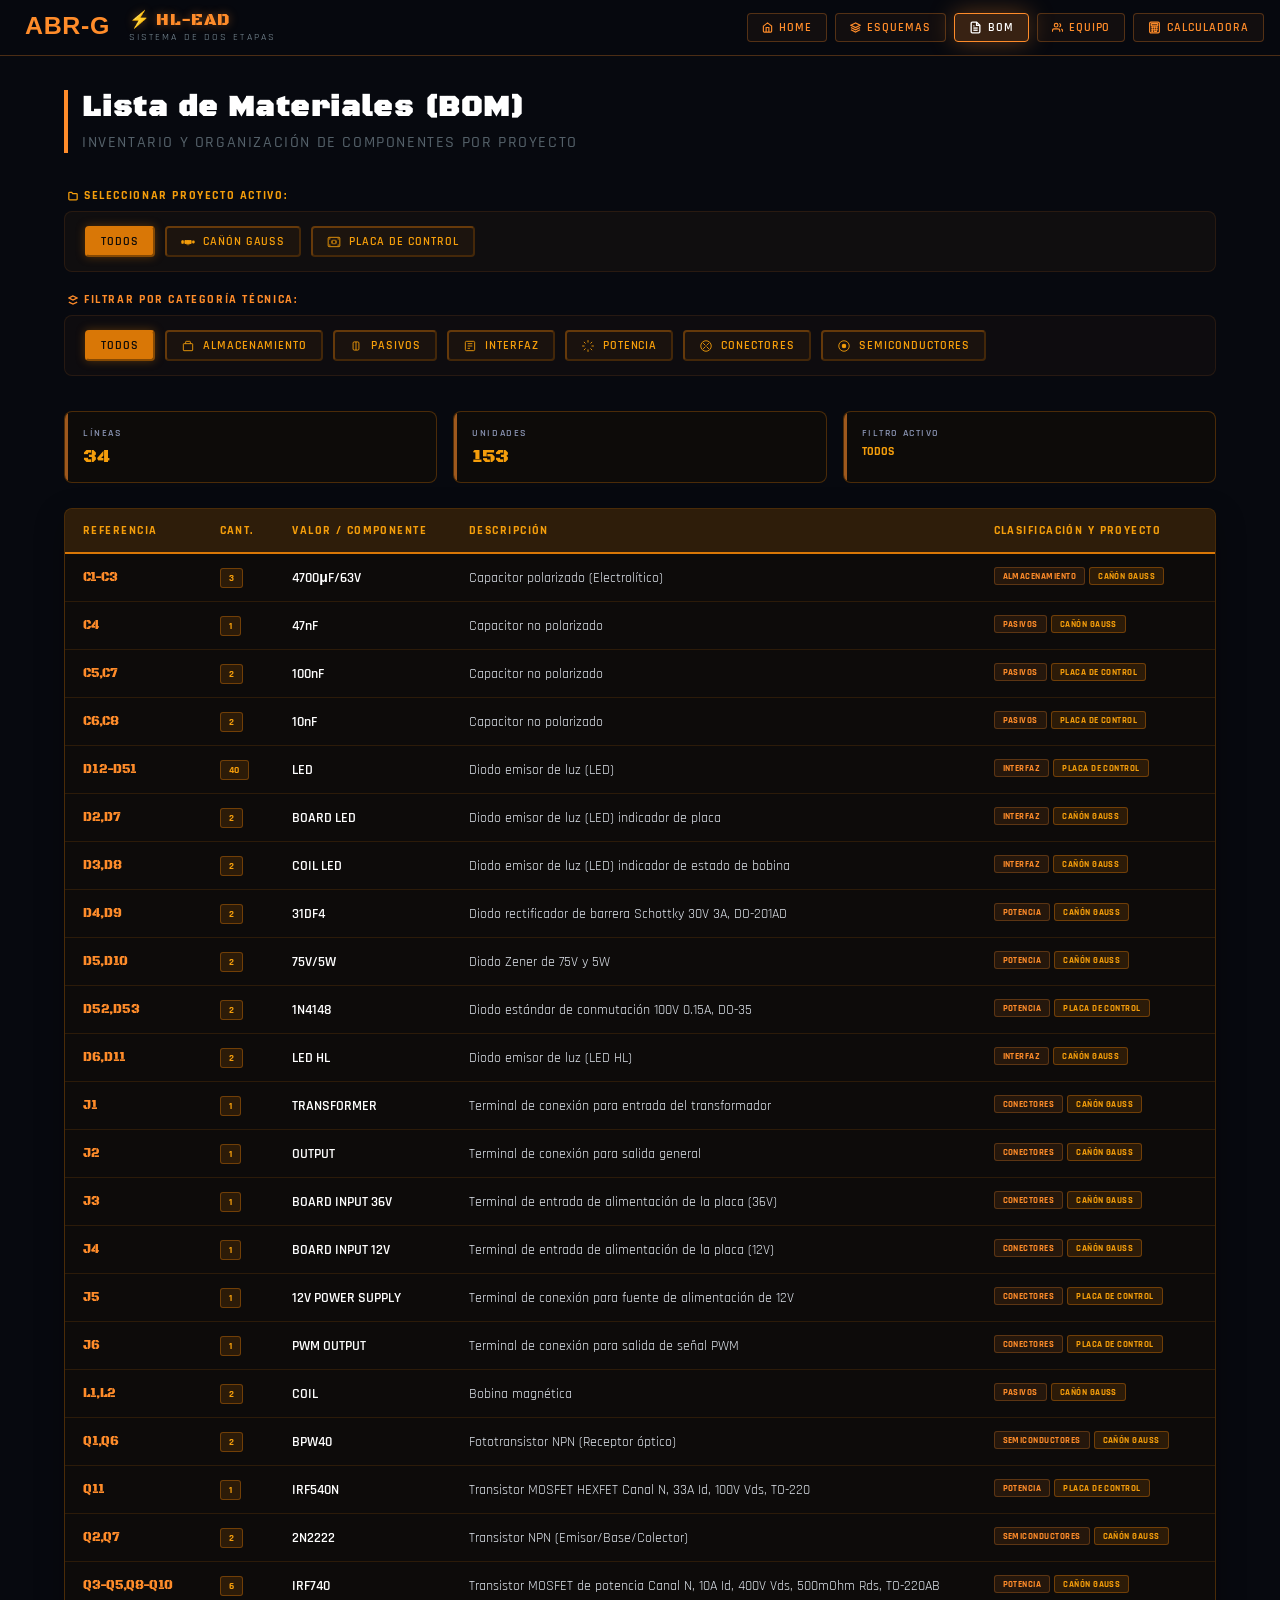
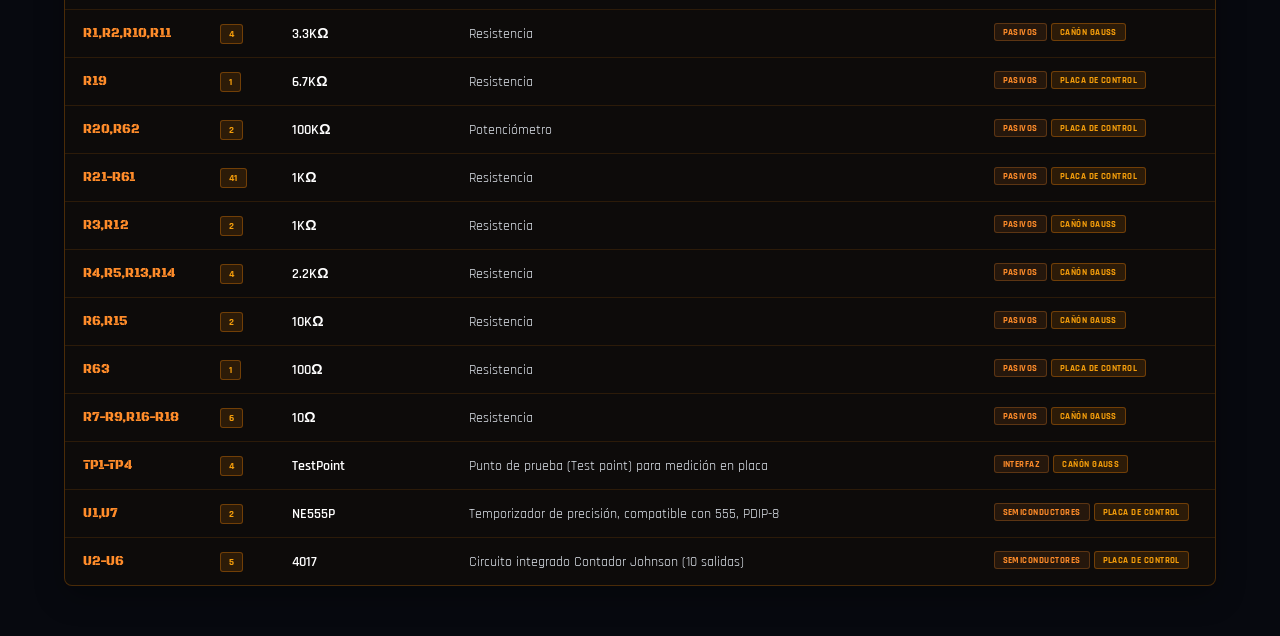
==== commit 1d3bbe87: "14.5V" ====
--- a/bom.html
+++ b/bom.html
@@ -7,15 +7,17 @@
   <title>HL-EAD · Lista de Materiales</title>
   <link rel="icon" href="Imagenes/icono.png" type="image/x-icon">
   <link rel="stylesheet" href="styles.css">
+
+  <!-- Analytics reubicado correctamente en el Head -->
+  <script async src="https://www.googletagmanager.com/gtag/js?id=G-ESQB0M5W6R"></script>
+  <script>
+    window.dataLayer = window.dataLayer || [];
+    function gtag(){dataLayer.push(arguments);}
+    gtag('js', new Date());
+    gtag('config', 'G-ESQB0M5W6R');
+  </script>
 </head>
-<script async src="https://www.googletagmanager.com/gtag/js?id=G-1878DQW9YW"></script>
-<script>
-  window.dataLayer = window.dataLayer || [];
-  function gtag(){dataLayer.push(arguments);}
-  gtag('js', new Date());
-  gtag('config', 'G-1878DQW9YW');
-</script>
-<body>
+<body class="page-bom">
 
   <!-- =================== HEADER =================== -->
   <header id="topbar">
@@ -164,7 +166,7 @@
 
   </main>
 
-  <!-- =================== SCRIPT =================== -->
+  <!-- =================== SCRIPT INCORPORADO (Seguridad CORS local) =================== -->
   <script>
     (function() {
       'use strict';
@@ -254,8 +256,7 @@
         filterDesc: document.getElementById('bom-filter-desc')
       };
 
-      // Cacheo de filas (data index → <tr>) para filtrar sin tocar DOM.
-      // Refleja el orden de BOM_DATA_RAW porque renderTable() usa el mismo orden.
+      // Cacheo de filas
       let rowRefs = [];
 
       // ────────────────────────────────────────────────────────────
@@ -268,7 +269,7 @@
       }
 
       // ────────────────────────────────────────────────────────────
-      // Chips: se construyen UNA vez y solo se togglea la clase .on
+      // Chips
       // ────────────────────────────────────────────────────────────
       const ICON_CANNON = `<svg viewBox="0 0 24 24" aria-hidden="true"><rect x="10" y="15" width="4" height="1.5" rx="0.5" fill="currentColor" opacity="0.5"/><rect x="3" y="10.5" width="17" height="3" rx="0.75" fill="none" stroke="currentColor" stroke-width="1.5"/><rect x="7.5" y="9.5" width="1.8" height="5" rx="0.4" fill="currentColor"/><rect x="11.1" y="9.5" width="1.8" height="5" rx="0.4" fill="currentColor"/><rect x="14.7" y="9.5" width="1.8" height="5" rx="0.4" fill="currentColor"/><rect x="1.5" y="10" width="2" height="4" rx="0.5" fill="currentColor"/><rect x="20.5" y="10.5" width="2" height="3" rx="0.5" fill="currentColor"/></svg>`;
       const ICON_PCB    = `<svg viewBox="0 0 24 24" aria-hidden="true"><rect x="2" y="4" width="20" height="16" rx="1.5" fill="none" stroke="currentColor" stroke-width="1.5"/><circle cx="4.5" cy="6.5" r="0.8" fill="currentColor" opacity="0.5"/><circle cx="19.5" cy="6.5" r="0.8" fill="currentColor" opacity="0.5"/><circle cx="4.5" cy="17.5" r="0.8" fill="currentColor" opacity="0.5"/><circle cx="19.5" cy="17.5" r="0.8" fill="currentColor" opacity="0.5"/><rect x="9" y="9" width="6" height="6" rx="0.5" fill="none" stroke="currentColor" stroke-width="1.2"/><line x1="9" y1="10.5" x2="7" y2="10.5" stroke="currentColor" stroke-width="1"/><line x1="9" y1="12" x2="7" y2="12" stroke="currentColor" stroke-width="1"/><line x1="9" y1="13.5" x2="7" y2="13.5" stroke="currentColor" stroke-width="1"/><line x1="15" y1="10.5" x2="17" y2="10.5" stroke="currentColor" stroke-width="1"/><line x1="15" y1="12" x2="17" y2="12" stroke="currentColor" stroke-width="1"/><line x1="15" y1="13.5" x2="17" y2="13.5" stroke="currentColor" stroke-width="1"/></svg>`;
@@ -310,7 +311,7 @@
       }
 
       // ────────────────────────────────────────────────────────────
-      // Filtros: un solo pase sobre los datos, un solo pase sobre las filas.
+      // Filtros
       // ────────────────────────────────────────────────────────────
       function applyFilters() {
         const filtered = BOM_DATA_RAW.filter(r =>
@@ -318,18 +319,15 @@
           (activeCategory === 'Todos' || r.cat      === activeCategory)
         );
 
-        // Actualizar visibilidad usando el cache de filas (sin querySelectorAll)
         const visible = new Set(filtered.map(r => r.ref));
         for (let i = 0; i < rowRefs.length; i++) {
           rowRefs[i].style.display = visible.has(BOM_DATA_RAW[i].ref) ? '' : 'none';
         }
 
-        // Stats
         const totalQty = filtered.reduce((s, r) => s + (Number(r.qty) || 0), 0);
         el.lines.textContent = filtered.length;
         el.units.textContent = totalQty;
 
-        // Filtro activo (sin el bug "P: X Todos")
         const parts = [];
         if (activeProject  !== 'Todos') parts.push('P: ' + activeProject);
         if (activeCategory !== 'Todos') parts.push('C: ' + activeCategory);
@@ -337,7 +335,7 @@
       }
 
       // ────────────────────────────────────────────────────────────
-      // Tabla: construir una vez, cachear filas
+      // Tabla
       // ────────────────────────────────────────────────────────────
       function renderTable() {
         el.thead.innerHTML = `
@@ -350,7 +348,6 @@
           </tr>
         `;
 
-        // Limpieza defensiva por si se llama dos veces
         el.tbody.innerHTML = '';
         rowRefs = [];
 
@@ -376,7 +373,7 @@
       }
 
       // ────────────────────────────────────────────────────────────
-      // Event delegation: un listener por contenedor, no por chip
+      // Event delegation
       // ────────────────────────────────────────────────────────────
       el.projectFilter.addEventListener('click', e => {
         const btn = e.target.closest('.bom-project-chip');
--- a/styles.css
+++ b/styles.css
@@ -4,6 +4,17 @@
 @import url('https://fonts.googleapis.com/css2?family=Rajdhani:wght@300;400;500;600;700&family=Black+Ops+One&display=swap');
 
 :root {
+  /* --- Z-Index (Sistema centralizado) --- */
+  --z-base: 2;
+  --z-hint: 10;
+  --z-panel: 50;
+  --z-topbar: 100;
+  --z-hint-mobile: 101;
+  --z-tip: 200;
+  --z-modal: 300;
+  --z-pz-viewer: 500;
+  --z-mobile-nav: 9999;
+
   /* --- Fondos y estructura --- */
   --bg: #07090f;
   --panel: rgba(7, 12, 22, 0.96);
@@ -146,8 +157,8 @@
 }
 
 html,
-body {
-  overflow-y: auto !important;
+html body {
+  overflow-y: auto;
   height: auto;
   background-color: var(--bg);
   color: var(--text);
@@ -183,18 +194,18 @@
 }
 
 /* Enlaces del logo */
-a.logo-link,
-a.logo-link:visited,
-a.logo-link:hover,
-a.logo-link:active {
-  text-decoration: none !important;
-  color: inherit !important;
+body a.logo-link,
+body a.logo-link:visited,
+body a.logo-link:hover,
+body a.logo-link:active {
+  text-decoration: none;
+  color: inherit;
   display: inline-flex;
   align-items: center;
   max-width: 100%;
 }
-a.logo-link * {
-  text-decoration: none !important;
+body a.logo-link * {
+  text-decoration: none;
 }
 
 /* Efecto de iluminación en el logo */
@@ -233,7 +244,7 @@
   left: 0;
   right: 0;
   height: var(--topbar-height);
-  z-index: 100;
+  z-index: var(--z-topbar);
   display: flex;
   align-items: center;
   justify-content: space-between;
@@ -333,10 +344,10 @@
   border-color: var(--teal);
   background: var(--bg-accent-mid);
 }
-.tab-btn.active {
-  color: var(--amber-light) !important;
-  background: var(--amber-bg-mid) !important;
-  border-color: var(--amber-dark) !important;
+.tab-btn.tab-btn.active {
+  color: var(--amber-light);
+  background: var(--amber-bg-mid);
+  border-color: var(--amber-dark);
   box-shadow: var(--glow-t);
 }
 
@@ -449,8 +460,8 @@
   box-shadow: var(--glow-t);
   transform: translateY(-2px);
 }
-.sec-card .sec-placeholder {
-  color: var(--text) !important;
+.sec-card.sec-card .sec-placeholder {
+  color: var(--text);
   opacity: 0.85;
   font-size: 0.85rem;
   padding: 20px;
@@ -550,7 +561,7 @@
 #pz-viewer {
   position: fixed;
   inset: 0;
-  z-index: 500;
+  z-index: var(--z-pz-viewer);
   display: none;
   flex-direction: column;
   background: var(--bg-dark);
@@ -565,7 +576,7 @@
   left: 0;
   right: 0;
   height: 54px;
-  z-index: 2;
+  z-index: var(--z-base);
   display: flex;
   align-items: center;
   justify-content: space-between;
@@ -594,26 +605,28 @@
   justify-content: center;
   width: 36px;
   height: 36px;
-  border-color: var(--amber-border-light) !important;
   border-radius: var(--border-radius);
-  background: var(--amber-bg-soft) !important;
   border: 1px solid var(--border-strong);
-  color: var(--amber-light) !important;
   cursor: pointer;
   transition: all var(--transition-fast);
   font-size: 1.1rem;
   font-family: monospace;
 }
-.pz-btn:hover {
-  background: var(--amber-dark) !important;
-  color: var(--text-inverse) !important;
+#pz-viewer .pz-btn {
+  border-color: var(--amber-border-light);
+  background: var(--amber-bg-soft);
+  color: var(--amber-light);
+}
+#pz-viewer .pz-btn:hover {
+  background: var(--amber-dark);
+  color: var(--text-inverse);
   border-color: var(--teal);
 }
-.pz-btn.pz-close-btn {
-  border-color: var(--danger-border) !important;
-  color: var(--danger) !important;
-}
-.pz-btn.pz-close-btn:hover {
+#pz-viewer .pz-btn.pz-close-btn {
+  border-color: var(--danger-border);
+  color: var(--danger);
+}
+#pz-viewer .pz-btn.pz-close-btn:hover {
   background: rgba(255, 140, 42, 0.15);
   color: var(--amber);
   border-color: var(--amber);
@@ -639,11 +652,13 @@
 }
 #pz-img {
   display: block;
-  max-width: none !important;
-  max-height: none !important;
   user-select: none;
   -webkit-user-drag: none;
   pointer-events: none;
+}
+#pz-content #pz-img {
+  max-width: none;
+  max-height: none;
 }
 
 #pz-zoom-bar {
@@ -658,7 +673,7 @@
   border: 1px solid var(--border-light);
   border-radius: var(--border-radius-xl);
   padding: 6px 18px;
-  z-index: 2;
+  z-index: var(--z-base);
   pointer-events: none;
 }
 #pz-zoom-val {
@@ -747,10 +762,10 @@
   border-color: var(--teal);
   background: var(--chip-hover-bg);
 }
-.bom-project-chip.on {
-  background: var(--amber-dark) !important;
-  color: var(--text-inverse) !important;
-  border-color: var(--amber-dark) !important;
+#bom-project-filter .bom-project-chip.on {
+  background: var(--amber-dark);
+  color: var(--text-inverse);
+  border-color: var(--amber-dark);
   box-shadow: var(--chip-shadow);
 }
 .bom-project-chip svg {
@@ -771,10 +786,10 @@
   border-color: var(--amber);
   background: var(--chip-hover-bg);
 }
-.bom-filter-chip.on {
-  background: var(--amber-dark) !important;
-  color: var(--text-inverse) !important;
-  border-color: var(--amber-dark) !important;
+#bom-filter-bar .bom-filter-chip.on {
+  background: var(--amber-dark);
+  color: var(--text-inverse);
+  border-color: var(--amber-dark);
   box-shadow: var(--chip-shadow);
 }
 .bom-filter-chip svg {
@@ -896,15 +911,15 @@
 /* ============================================================
    11. PÁGINA INDEX – VISOR 3D
    ============================================================ */
-body.page-index {
+html body.page-index {
   height: 100vh;
-  overflow: hidden !important;
-  touch-action: none !important;
+  overflow: hidden;
+  touch-action: none;
   overscroll-behavior: none;
 }
-html.page-index {
-  overflow: hidden !important;
-  touch-action: none !important;
+:root.page-index {
+  overflow: hidden;
+  touch-action: none;
   height: 100vh;
 }
 body.page-index canvas {
@@ -918,7 +933,7 @@
   bottom: 20px;
   left: 50%;
   transform: translateX(-50%);
-  z-index: 10;
+  z-index: var(--z-hint);
   pointer-events: none;
   text-align: center;
   transition: opacity 0.8s;
@@ -964,7 +979,7 @@
   right: 18px;
   width: 60px;
   height: 60px;
-  z-index: 10;
+  z-index: var(--z-hint);
   pointer-events: none;
   display: flex;
   align-items: center;
@@ -1000,7 +1015,7 @@
 #tip {
   position: fixed;
   pointer-events: none;
-  z-index: 200;
+  z-index: var(--z-tip);
   background: rgba(7, 12, 22, 0.95);
   border: 1px solid var(--border-a);
   border-radius: var(--border-radius-lg);
@@ -1030,7 +1045,7 @@
    ============================================================ */
 #panel {
   position: fixed;
-  z-index: 50;
+  z-index: var(--z-panel);
   background: var(--panel);
   border: 1px solid var(--border);
   backdrop-filter: blur(28px);
@@ -1247,7 +1262,7 @@
   cursor: pointer;
   line-height: 1;
   transition: color var(--transition-med);
-  z-index: 2;
+  z-index: var(--z-base);
 }
 #close-panel:hover {
   color: var(--amber);
@@ -1259,7 +1274,7 @@
 #sch-modal {
   position: fixed;
   inset: 0;
-  z-index: 300;
+  z-index: var(--z-modal);
   display: flex;
   flex-direction: column;
   justify-content: center;
@@ -1413,7 +1428,7 @@
   color: var(--loading-color);
   pointer-events: none;
   background: var(--bg-panel-dark);
-  z-index: 2;
+  z-index: var(--z-base);
 }
 #pdf-loading-bar {
   width: 120px;
@@ -1454,7 +1469,7 @@
   pointer-events: none;
   opacity: 0;
   transition: opacity var(--transition-med);
-  z-index: 2;
+  z-index: var(--z-base);
 }
 #pdf-zoom-indicator.visible {
   opacity: 1;
@@ -1711,129 +1726,129 @@
 /* ============================================================
    15. FORZADO DE COLORES PARA DETALLES CONSTRUCTIVOS
    ============================================================ */
-.bom-stat .bs-v,
-.bom-stat .bs-v *,
-.bom-stat [class*="green"],
-.bom-stat [class*="teal"],
-.bom-stat [class*="cyan"],
-.bom-stat [class*="emerald"] {
-  color: var(--amber-light) !important;
-}
-
-.section-title,
-.results-header h2,
-.detalles-constructivos-title {
-  color: var(--amber-light) !important;
-}
-.section-subtitle,
-.results-header p,
-.detalles-constructivos-sub {
-  color: var(--amber-dark) !important;
+body .bom-stat .bs-v,
+body .bom-stat .bs-v *,
+body .bom-stat [class*="green"],
+body .bom-stat [class*="teal"],
+body .bom-stat [class*="cyan"],
+body .bom-stat [class*="emerald"] {
+  color: var(--amber-light);
+}
+
+body .section-title,
+body .results-header h2,
+body .detalles-constructivos-title {
+  color: var(--amber-light);
+}
+body .section-subtitle,
+body .results-header p,
+body .detalles-constructivos-sub {
+  color: var(--amber-dark);
   opacity: 0.85;
 }
-.section-title::before,
-.results-header::before,
-[class*="header"]::before {
-  background: var(--amber-dark) !important;
-}
-
-.results-table-wrap,
-.results-table-container,
-#bom-table-wrap {
-  background: var(--bg-table-alt) !important;
-  border: 1px solid var(--amber-border) !important;
-}
-.results-table-wrap th,
-.bom-table th {
-  background: var(--amber-bg-mid) !important;
-  color: var(--amber-light) !important;
-  border-bottom: 2px solid var(--amber-dark) !important;
-}
-.results-table-wrap td,
-.bom-table td {
-  border-bottom: 1px solid var(--table-td-border-strong) !important;
+body .section-title::before,
+body .results-header::before,
+body [class*="header"]::before {
+  background: var(--amber-dark);
+}
+
+body .results-table-wrap,
+body .results-table-container,
+body #bom-table-wrap {
+  background: var(--bg-table-alt);
+  border: 1px solid var(--amber-border);
+}
+body .results-table-wrap th,
+body .bom-table th {
+  background: var(--amber-bg-mid);
+  color: var(--amber-light);
+  border-bottom: 2px solid var(--amber-dark);
+}
+body .results-table-wrap td,
+body .bom-table td {
+  border-bottom: 1px solid var(--table-td-border-strong);
   color: var(--text-light);
 }
-.results-table-wrap td:last-child,
-.bom-table td:last-child {
-  color: var(--text-muted) !important;
+body .results-table-wrap td:last-child,
+body .bom-table td:last-child {
+  color: var(--text-muted);
 }
 
 /* ============================================================
    16. NAVEGACIÓN MÓVIL INFERIOR
    ============================================================ */
-#mobile-nav {
+body #mobile-nav {
   display: none;
-  position: fixed !important;
-  bottom: 0 !important;
-  left: 0 !important;
-  right: 0 !important;
-  width: 100% !important;
-  z-index: 9999 !important;
-  background: var(--bg-mobile-nav) !important;
-  border-top: 1px solid var(--border-strong) !important;
+  position: fixed;
+  bottom: 0;
+  left: 0;
+  right: 0;
+  width: 100%;
+  z-index: var(--z-mobile-nav);
+  background: var(--bg-mobile-nav);
+  border-top: 1px solid var(--border-strong);
   backdrop-filter: blur(8px);
   -webkit-backdrop-filter: blur(8px);
-  padding: 6px 0 calc(6px + env(safe-area-inset-bottom)) 0 !important;
-  margin: 0 !important;
-}
-
-.mnbtn {
-  display: flex !important;
-  flex-direction: column !important;
-  align-items: center !important;
-  justify-content: center !important;
-  width: 100% !important;
-  box-sizing: border-box !important;
-  gap: 3px !important;
-  padding: 6px 2px !important;
-  border: 1px solid transparent !important;
-  background: transparent !important;
-  cursor: pointer !important;
-  color: var(--mnbtn-color) !important;
-  font-family: var(--font-body) !important;
-  font-size: 0.58rem !important;
-  font-weight: 600 !important;
-  letter-spacing: 0.08em !important;
-  text-transform: uppercase !important;
-  text-decoration: none !important;
-  transition: all var(--transition-med) ease !important;
-  -webkit-tap-highlight-color: transparent !important;
-  border-radius: var(--border-radius) !important;
-}
-.mnbtn.active {
-  color: var(--text-white) !important;
-  background: var(--mnbtn-active-bg) !important;
-  border: 1px solid var(--mnbtn-active-border) !important;
-  border-radius: var(--border-radius) !important;
-  box-shadow: var(--mnbtn-active-shadow) !important;
-}
-.mnbtn:hover {
-  color: var(--mnbtn-hover-color) !important;
-}
-.mnbtn svg {
-  width: 20px !important;
-  height: 20px !important;
-  flex-shrink: 0 !important;
-  display: block !important;
+  padding: 6px 0 calc(6px + env(safe-area-inset-bottom)) 0;
+  margin: 0;
+}
+
+#mobile-nav .mnbtn {
+  display: flex;
+  flex-direction: column;
+  align-items: center;
+  justify-content: center;
+  width: 100%;
+  box-sizing: border-box;
+  gap: 3px;
+  padding: 6px 2px;
+  border: 1px solid transparent;
+  background: transparent;
+  cursor: pointer;
+  color: var(--mnbtn-color);
+  font-family: var(--font-body);
+  font-size: 0.58rem;
+  font-weight: 600;
+  letter-spacing: 0.08em;
+  text-transform: uppercase;
+  text-decoration: none;
+  transition: all var(--transition-med) ease;
+  -webkit-tap-highlight-color: transparent;
+  border-radius: var(--border-radius);
+}
+#mobile-nav .mnbtn.active {
+  color: var(--text-white);
+  background: var(--mnbtn-active-bg);
+  border: 1px solid var(--mnbtn-active-border);
+  border-radius: var(--border-radius);
+  box-shadow: var(--mnbtn-active-shadow);
+}
+#mobile-nav .mnbtn:hover {
+  color: var(--mnbtn-hover-color);
+}
+#mobile-nav .mnbtn svg {
+  width: 20px;
+  height: 20px;
+  flex-shrink: 0;
+  display: block;
 }
 
 /* ============================================================
    17. MEDIA QUERIES (RESPONSIVE)
    ============================================================ */
 @media (max-width: 768px) {
-  body {
-    padding-bottom: 80px !important;
-  }
-
-  #mobile-nav {
-    display: grid !important;
-    grid-template-columns: repeat(5, 1fr) !important;
-    align-items: center !important;
-    justify-items: center !important;
-  }
-  .mnav-grid {
-    display: contents !important;
+  html body {
+    padding-bottom: 80px;
+  }
+
+  body #mobile-nav {
+    display: grid;
+    grid-template-columns: repeat(5, 1fr);
+    align-items: center;
+    justify-items: center;
+  }
+  body .mnav-grid {
+    display: contents;
   }
 
   .p-stats {
@@ -1853,19 +1868,19 @@
   #topbar-actions {
     gap: 4px;
   }
-  #topbar {
-    display: flex !important;
+  body #topbar {
+    display: flex;
   }
   #topbar-left .brand {
     text-align: center;
   }
-  #topbar .nav-links,
-  #topbar nav,
-  #topbar .nav-buttons {
-    display: none !important;
-  }
-  #topbar .btn-nav {
-    display: none !important;
+  body #topbar .nav-links,
+  body #topbar nav,
+  body #topbar .nav-buttons {
+    display: none;
+  }
+  body #topbar .btn-nav {
+    display: none;
   }
 
   .bom-table,
@@ -1908,12 +1923,12 @@
 }
 
 @media (max-width: 640px) {
-  body {
+  html body {
     padding-bottom: calc(70px + env(safe-area-inset-bottom));
-    overflow-y: auto !important;
-  }
-  html {
-    overflow-y: auto !important;
+    overflow-y: auto;
+  }
+  :root {
+    overflow-y: auto;
   }
   .container {
     margin-bottom: 20px;
@@ -1921,38 +1936,38 @@
   }
 
   /* Hint y contador en móvil */
-  #hint {
-    bottom: calc(78px + env(safe-area-inset-bottom)) !important;
-    left: 8px !important;
-    right: 82px !important;
-    transform: none !important;
-    width: auto !important;
-    z-index: 101 !important;
+  body #hint {
+    bottom: calc(78px + env(safe-area-inset-bottom));
+    left: 8px;
+    right: 82px;
+    transform: none;
+    width: auto;
+    z-index: var(--z-hint-mobile);
     pointer-events: none;
   }
-  #hint-inner {
-    display: block !important;
-    width: 100% !important;
-    font-size: 0.5rem !important;
-    padding: 5px 10px !important;
-    letter-spacing: 0.08em !important;
-    white-space: normal !important;
-    text-align: center !important;
-    line-height: 1.5 !important;
-    border-radius: 12px !important;
-  }
-  .hdot {
-    display: none !important;
-  }
-  #counter {
-    bottom: calc(78px + env(safe-area-inset-bottom)) !important;
-    right: 10px !important;
-    width: 54px !important;
-    height: 54px !important;
-    z-index: 101 !important;
-  }
-  #counter-text {
-    font-size: 0.75rem !important;
+  body #hint-inner {
+    display: block;
+    width: 100%;
+    font-size: 0.5rem;
+    padding: 5px 10px;
+    letter-spacing: 0.08em;
+    white-space: normal;
+    text-align: center;
+    line-height: 1.5;
+    border-radius: 12px;
+  }
+  body .hdot {
+    display: none;
+  }
+  body #counter {
+    bottom: calc(78px + env(safe-area-inset-bottom));
+    right: 10px;
+    width: 54px;
+    height: 54px;
+    z-index: var(--z-hint-mobile);
+  }
+  body #counter-text {
+    font-size: 0.75rem;
   }
 
   #pz-hint-bar {
